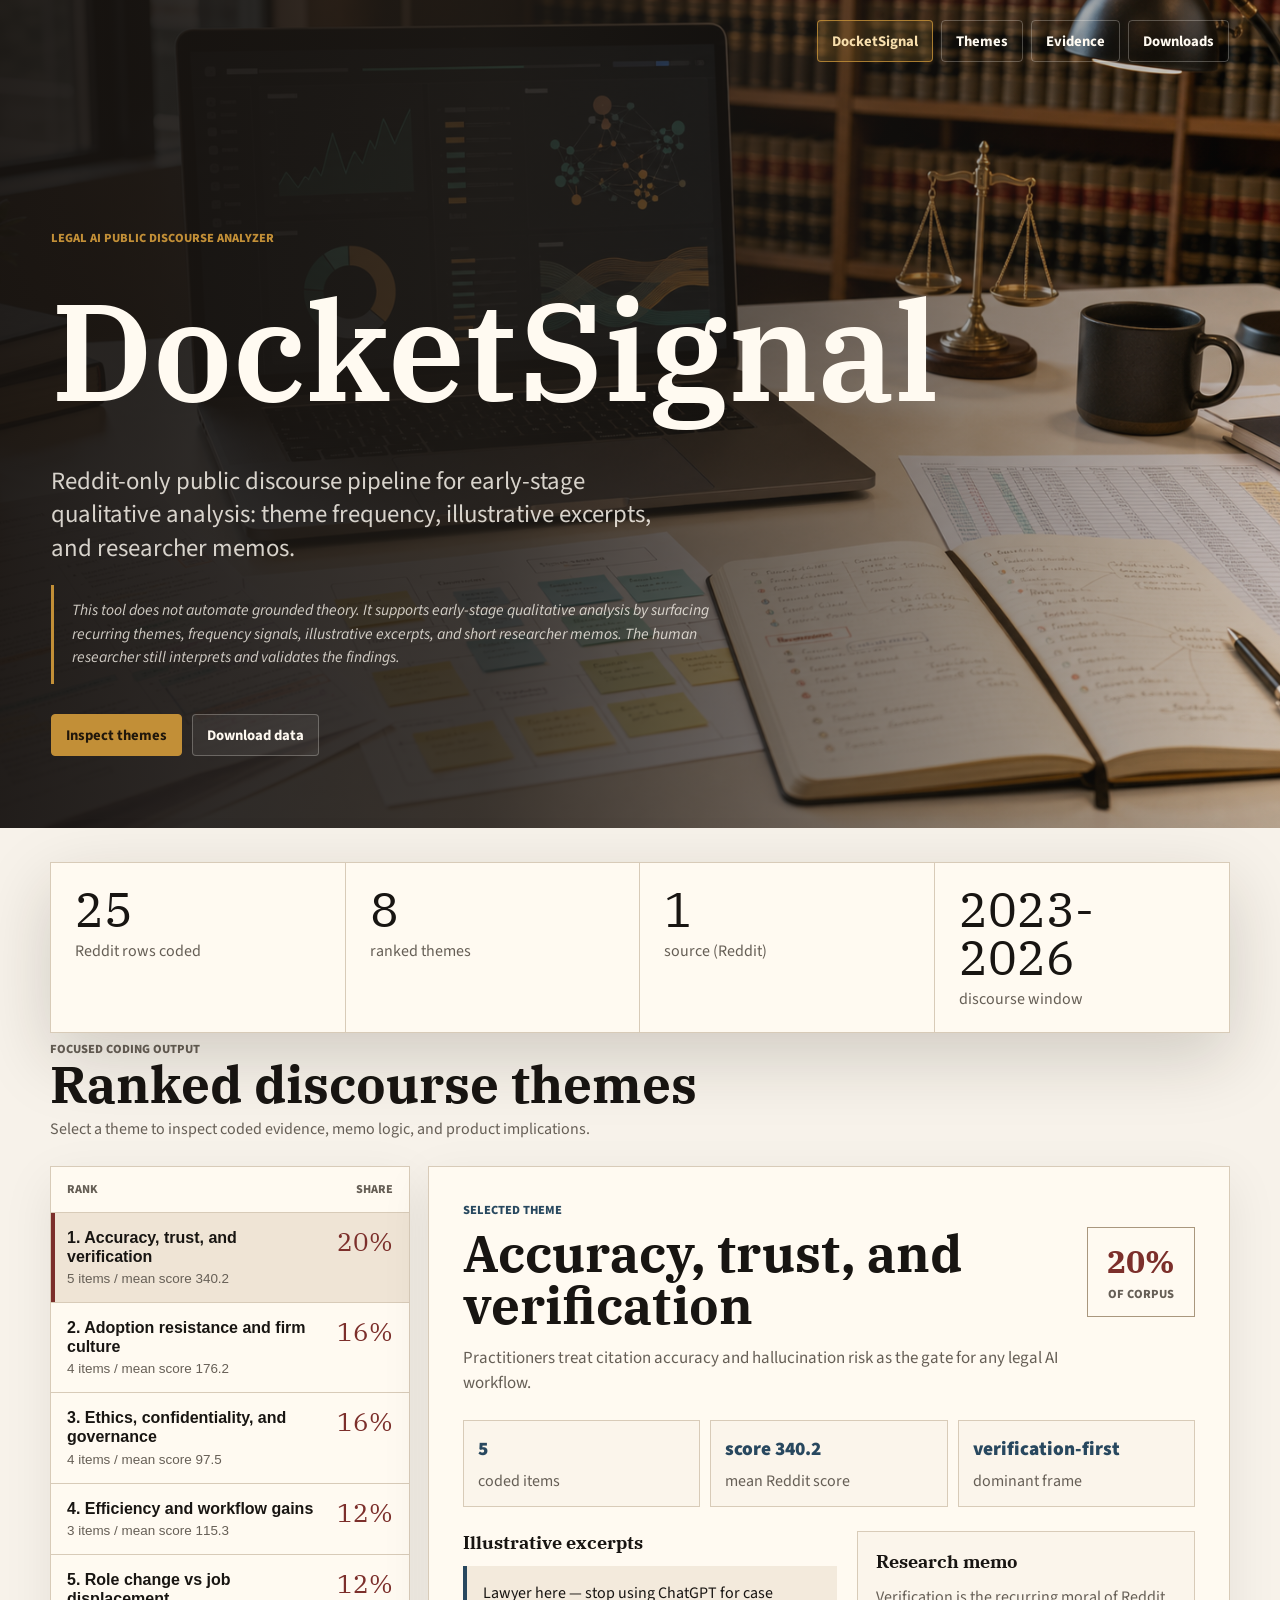
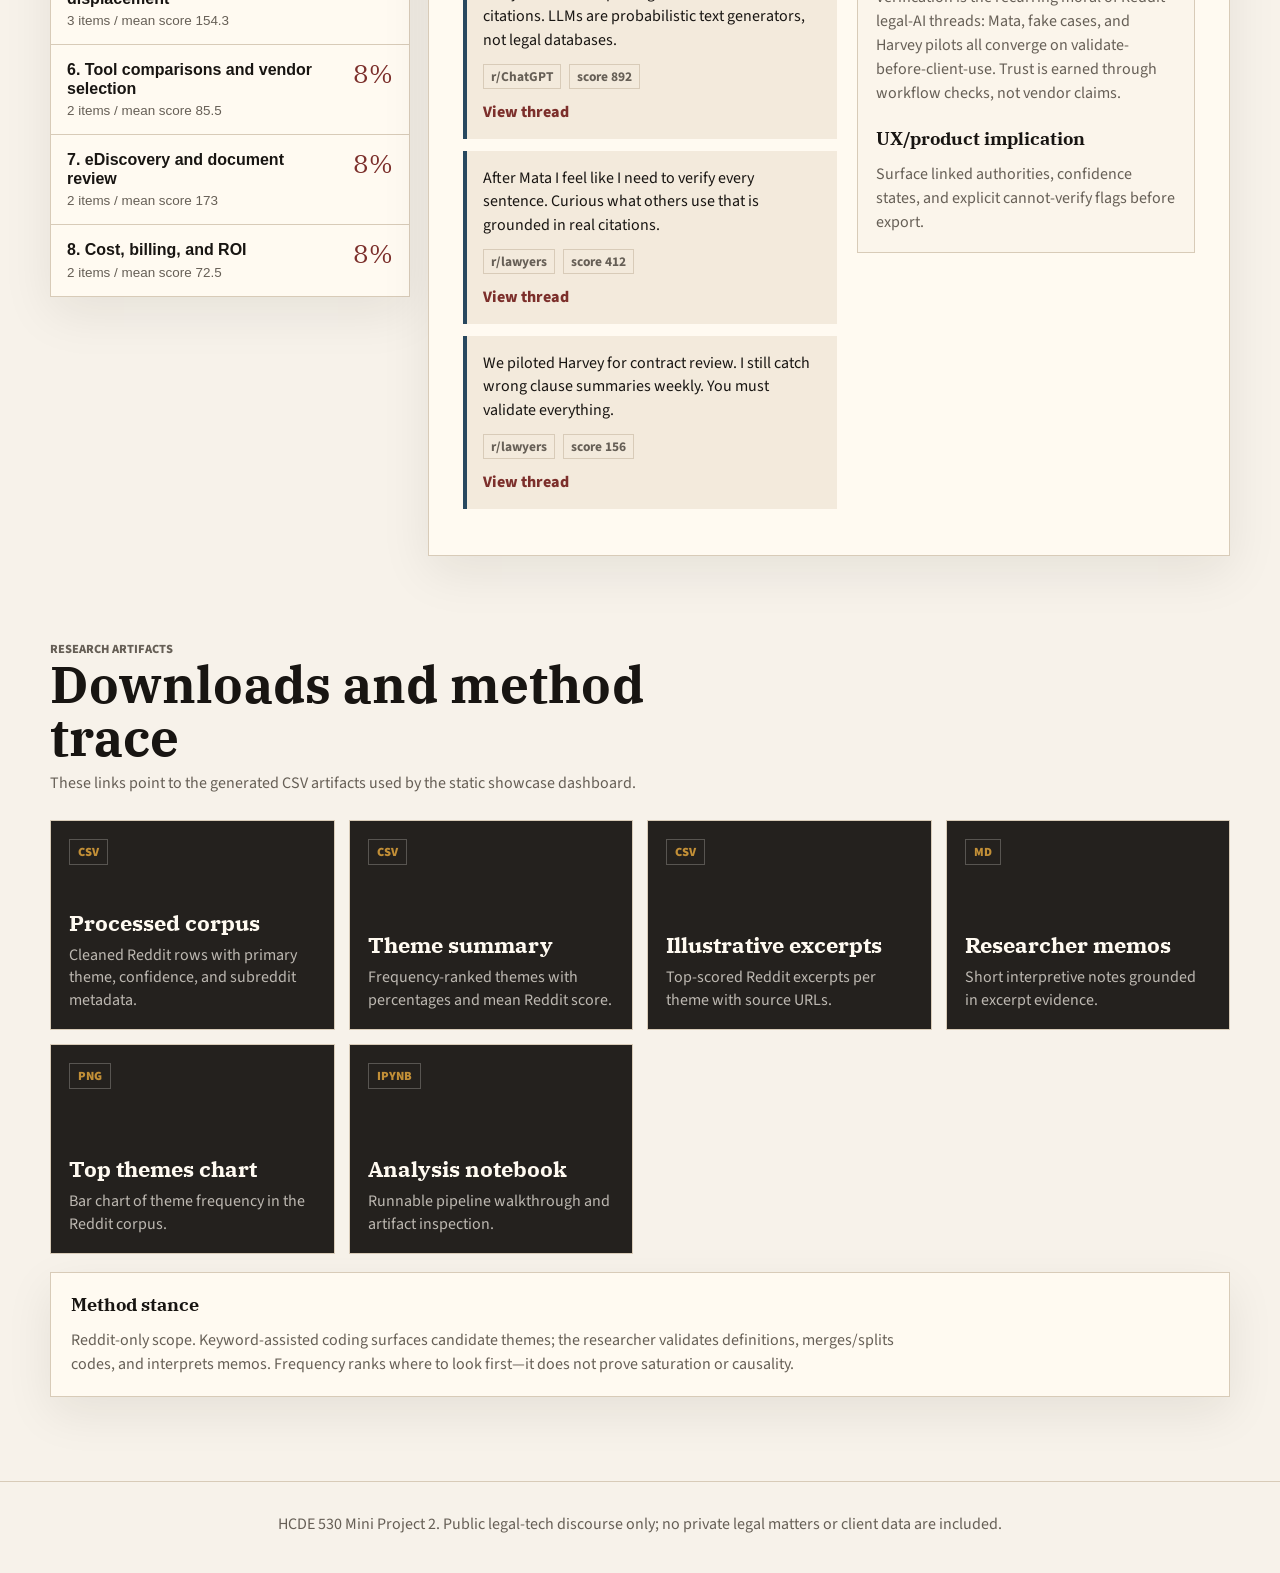
==== MiniProject2/index.html @ 1e5e52f5 "Refactor week 6 charts to use interactive 2D Plotly visualizations instead of 3D. Updated `courtlist" ====
<!doctype html>
<html lang="en">
  <head>
    <meta charset="utf-8">
    <meta name="viewport" content="width=device-width, initial-scale=1">
    <title>DocketSignal | Legal AI Public Discourse Analyzer</title>
    <link rel="preconnect" href="https://fonts.googleapis.com">
    <link rel="preconnect" href="https://fonts.gstatic.com" crossorigin>
    <link href="https://fonts.googleapis.com/css2?family=IBM+Plex+Serif:wght@500;600&family=Source+Sans+3:wght@400;500;600;700&display=swap" rel="stylesheet">
    <link rel="stylesheet" href="styles.css">
  </head>
  <body>
    <header class="hero">
      <div class="hero__image" aria-hidden="true"></div>
      <nav class="topbar" aria-label="Project navigation">
        <a class="brand-link" href="../README.md">DocketSignal</a>
        <a href="#themes">Themes</a>
        <a href="#evidence">Evidence</a>
        <a href="#downloads">Downloads</a>
      </nav>
      <section class="hero__content">
        <p class="eyebrow">Legal AI Public Discourse Analyzer</p>
        <h1>DocketSignal</h1>
        <p class="lede">Reddit-only public discourse pipeline for early-stage qualitative analysis: theme frequency, illustrative excerpts, and researcher memos.</p>
        <blockquote class="method-quote">This tool does not automate grounded theory. It supports early-stage qualitative analysis by surfacing recurring themes, frequency signals, illustrative excerpts, and short researcher memos. The human researcher still interprets and validates the findings.</blockquote>
        <div class="hero__actions">
          <a class="button button--primary" href="#themes">Inspect themes</a>
          <a class="button button--secondary" href="#downloads">Download data</a>
        </div>
      </section>
    </header>

    <main>
      <section class="stats-strip" aria-label="Corpus statistics">
        <article>
          <span id="stat-items">25</span>
          <p>Reddit rows coded</p>
        </article>
        <article>
          <span id="stat-themes">8</span>
          <p>ranked themes</p>
        </article>
        <article>
          <span id="stat-sources">1</span>
          <p>source (Reddit)</p>
        </article>
        <article>
          <span>2023-2026</span>
          <p>discourse window</p>
        </article>
      </section>

      <section class="dashboard" id="themes">
        <div class="section-heading">
          <p class="eyebrow">Focused coding output</p>
          <h2>Ranked discourse themes</h2>
          <p>Select a theme to inspect coded evidence, memo logic, and product implications.</p>
        </div>

        <div class="dashboard__grid">
          <aside class="theme-list" aria-label="Theme ranking">
            <div class="panel-title">
              <span>Rank</span>
              <span>Share</span>
            </div>
            <div id="theme-list"></div>
          </aside>

          <section class="theme-detail" id="evidence" aria-live="polite">
            <div class="detail-kicker">Selected theme</div>
            <div class="detail-head">
              <div>
                <h2 id="detail-title">Accuracy, trust, and verification anxiety</h2>
                <p id="detail-statement"></p>
              </div>
              <div class="share-badge">
                <strong id="detail-percent"></strong>
                <span>of corpus</span>
              </div>
            </div>

            <div class="signal-grid">
              <article>
                <span id="detail-count"></span>
                <p>coded items</p>
              </article>
              <article>
                <span id="detail-sentiment"></span>
                <p>mean Reddit score</p>
              </article>
              <article>
                <span id="detail-frame"></span>
                <p>dominant frame</p>
              </article>
            </div>

            <div class="evidence-layout">
              <section>
                <h3>Illustrative excerpts</h3>
                <div id="evidence-list"></div>
              </section>
              <section class="memo-panel">
                <h3>Research memo</h3>
                <p id="memo-text"></p>
                <h3>UX/product implication</h3>
                <p id="implication-text"></p>
              </section>
            </div>
          </section>
        </div>
      </section>

      <section class="downloads" id="downloads">
        <div class="section-heading">
          <p class="eyebrow">Research artifacts</p>
          <h2>Downloads and method trace</h2>
          <p>These links point to the generated CSV artifacts used by the static showcase dashboard.</p>
        </div>
        <div class="download-grid">
          <a class="download-card" href="data/processed_corpus.csv" download>
            <span>CSV</span>
            <strong>Processed corpus</strong>
            <p>Cleaned Reddit rows with primary theme, confidence, and subreddit metadata.</p>
          </a>
          <a class="download-card" href="outputs/theme_summary.csv" download>
            <span>CSV</span>
            <strong>Theme summary</strong>
            <p>Frequency-ranked themes with percentages and mean Reddit score.</p>
          </a>
          <a class="download-card" href="outputs/illustrative_excerpts.csv" download>
            <span>CSV</span>
            <strong>Illustrative excerpts</strong>
            <p>Top-scored Reddit excerpts per theme with source URLs.</p>
          </a>
          <a class="download-card" href="outputs/memos.md" download>
            <span>MD</span>
            <strong>Researcher memos</strong>
            <p>Short interpretive notes grounded in excerpt evidence.</p>
          </a>
          <a class="download-card" href="outputs/top_themes.png" download>
            <span>PNG</span>
            <strong>Top themes chart</strong>
            <p>Bar chart of theme frequency in the Reddit corpus.</p>
          </a>
          <a class="download-card" href="notebooks/legal_ai_discourse_analysis.ipynb" download>
            <span>IPYNB</span>
            <strong>Analysis notebook</strong>
            <p>Runnable pipeline walkthrough and artifact inspection.</p>
          </a>
        </div>

        <div class="method-note">
          <h3>Method stance</h3>
          <p>Reddit-only scope. Keyword-assisted coding surfaces candidate themes; the researcher validates definitions, merges/splits codes, and interprets memos. Frequency ranks where to look first—it does not prove saturation or causality.</p>
        </div>
      </section>
    </main>

    <footer>
      <p>HCDE 530 Mini Project 2. Public legal-tech discourse only; no private legal matters or client data are included.</p>
    </footer>

    <script src="app.js"></script>
  </body>
</html>
---- MiniProject2/styles.css ----
:root {
  --ink: #181512;
  --muted: #665f56;
  --paper: #f7f2ea;
  --paper-strong: #fffaf1;
  --line: #d8cbb8;
  --line-strong: #a9977e;
  --charcoal: #24211e;
  --oxblood: #7c2f2b;
  --blueprint: #28485f;
  --gold: #c28f37;
  --green: #4b7657;
  --shadow: 0 24px 70px rgba(31, 25, 18, 0.18);
}

* {
  box-sizing: border-box;
}

html {
  scroll-behavior: smooth;
}

body {
  margin: 0;
  background: var(--paper);
  color: var(--ink);
  font-family: "Source Sans 3", Georgia, serif;
}

a {
  color: inherit;
}

.hero {
  min-height: 92vh;
  position: relative;
  display: grid;
  align-items: end;
  overflow: hidden;
  background: var(--charcoal);
}

.hero__image {
  position: absolute;
  inset: 0;
  background:
    linear-gradient(90deg, rgba(22, 18, 15, 0.94) 0%, rgba(31, 27, 23, 0.84) 38%, rgba(31, 27, 23, 0.14) 100%),
    url("../showcase-assets/legal-ai-discourse-showcase-hero.png") center / cover;
  transform: scale(1.01);
}

.topbar {
  position: absolute;
  top: 0;
  left: 0;
  right: 0;
  z-index: 2;
  display: flex;
  justify-content: flex-end;
  gap: 8px;
  padding: 20px clamp(18px, 4vw, 56px);
}

.topbar a,
.button {
  min-height: 42px;
  display: inline-flex;
  align-items: center;
  justify-content: center;
  border: 1px solid rgba(255, 250, 241, 0.26);
  border-radius: 4px;
  padding: 9px 14px;
  color: var(--paper-strong);
  text-decoration: none;
  font-size: 0.92rem;
  font-weight: 700;
  transition: transform 160ms ease, background 160ms ease, border-color 160ms ease;
}

.topbar a:hover,
.button:hover {
  transform: translateY(-1px);
  border-color: rgba(255, 250, 241, 0.62);
  background: rgba(255, 250, 241, 0.08);
}

.topbar .brand-link {
  background: rgba(194, 143, 55, 0.18);
  border-color: rgba(194, 143, 55, 0.82);
  color: #f8dfad;
}

.hero__content {
  position: relative;
  z-index: 1;
  width: min(820px, calc(100% - 36px));
  padding: 0 clamp(18px, 4vw, 56px) 72px;
  color: var(--paper-strong);
}

.eyebrow {
  margin: 0 0 12px;
  color: var(--gold);
  font-size: 0.78rem;
  font-weight: 800;
  letter-spacing: 0;
  text-transform: uppercase;
}

h1,
h2,
h3 {
  font-family: "IBM Plex Serif", Georgia, serif;
  letter-spacing: 0;
}

h1 {
  max-width: 760px;
  margin: 0;
  font-size: clamp(3rem, 11vw, 8.6rem);
  line-height: 1.32;
  font-weight: 600;
}

.lede {
  max-width: 620px;
  margin: 24px 0 0;
  color: rgba(255, 250, 241, 0.82);
  font-size: clamp(1.2rem, 2.2vw, 1.55rem);
  line-height: 1.35;
}

.method-quote {
  max-width: 680px;
  margin: 20px 0 0;
  padding: 14px 18px;
  border-left: 3px solid var(--gold);
  color: rgba(255, 250, 241, 0.78);
  font-size: 0.98rem;
  line-height: 1.5;
  font-style: italic;
}

.hero__actions {
  display: flex;
  flex-wrap: wrap;
  gap: 10px;
  margin-top: 30px;
}

.button--primary {
  background: var(--gold);
  border-color: var(--gold);
  color: #20170b;
}

.button--secondary {
  background: rgba(255, 250, 241, 0.06);
}

.stats-strip {
  width: min(1180px, calc(100% - 32px));
  margin: -38px auto 0;
  position: relative;
  z-index: 3;
  display: grid;
  grid-template-columns: repeat(4, 1fr);
  background: var(--paper-strong);
  border: 1px solid var(--line);
  box-shadow: var(--shadow);
}

.stats-strip article {
  padding: 22px 24px;
  border-right: 1px solid var(--line);
}

.stats-strip article:last-child {
  border-right: 0;
}

.stats-strip span {
  display: block;
  font-family: "IBM Plex Serif", Georgia, serif;
  font-size: clamp(1.9rem, 4vw, 3rem);
  line-height: 1;
}

.stats-strip p,
.signal-grid p,
.download-card p,
.section-heading p,
footer p {
  margin: 7px 0 0;
  color: var(--muted);
}

main {
  padding: 72px 0 0;
}

.dashboard,
.downloads {
  width: min(1180px, calc(100% - 32px));
  margin: 0 auto 84px;
}

.section-heading {
  max-width: 720px;
  margin-bottom: 26px;
}

.section-heading h2 {
  margin: 0;
  font-size: clamp(2rem, 4vw, 3.2rem);
  line-height: 1.04;
}

.dashboard__grid {
  display: grid;
  grid-template-columns: minmax(280px, 360px) 1fr;
  gap: 18px;
  align-items: start;
}

.theme-list,
.theme-detail,
.method-note {
  border: 1px solid var(--line);
  background: var(--paper-strong);
  box-shadow: 0 16px 48px rgba(31, 25, 18, 0.08);
}

.panel-title {
  display: flex;
  justify-content: space-between;
  padding: 14px 16px;
  border-bottom: 1px solid var(--line);
  color: var(--muted);
  font-size: 0.76rem;
  font-weight: 800;
  letter-spacing: 0;
  text-transform: uppercase;
}

.theme-button {
  width: 100%;
  display: grid;
  grid-template-columns: 1fr auto;
  gap: 16px;
  border: 0;
  border-bottom: 1px solid var(--line);
  background: transparent;
  color: var(--ink);
  padding: 16px;
  text-align: left;
  cursor: pointer;
}

.theme-button:last-child {
  border-bottom: 0;
}

.theme-button:hover,
.theme-button.is-active {
  background: #efe4d5;
}

.theme-button.is-active {
  box-shadow: inset 4px 0 0 var(--oxblood);
}

.theme-button strong {
  display: block;
  font-size: 1rem;
  line-height: 1.16;
}

.theme-button small {
  display: block;
  margin-top: 5px;
  color: var(--muted);
  font-size: 0.84rem;
}

.theme-button span {
  color: var(--oxblood);
  font-family: "IBM Plex Serif", Georgia, serif;
  font-size: 1.6rem;
  line-height: 1;
}

.theme-detail {
  padding: clamp(20px, 3vw, 34px);
}

.detail-kicker {
  color: var(--blueprint);
  font-weight: 800;
  letter-spacing: 0;
  text-transform: uppercase;
  font-size: 0.78rem;
}

.detail-head {
  display: grid;
  grid-template-columns: 1fr auto;
  gap: 20px;
  align-items: start;
  margin-top: 8px;
}

.detail-head h2 {
  margin: 0;
  font-size: clamp(1.85rem, 4vw, 3.25rem);
  line-height: 1.02;
}

.detail-head p {
  max-width: 720px;
  margin: 14px 0 0;
  color: var(--muted);
  font-size: 1.06rem;
  line-height: 1.48;
}

.share-badge {
  min-width: 108px;
  border: 1px solid var(--line-strong);
  padding: 12px;
  text-align: center;
}

.share-badge strong {
  display: block;
  color: var(--oxblood);
  font-family: "IBM Plex Serif", Georgia, serif;
  font-size: 2rem;
}

.share-badge span {
  color: var(--muted);
  font-size: 0.78rem;
  font-weight: 800;
  letter-spacing: 0;
  text-transform: uppercase;
}

.signal-grid {
  display: grid;
  grid-template-columns: repeat(3, 1fr);
  gap: 10px;
  margin: 24px 0;
}

.signal-grid article {
  border: 1px solid var(--line);
  background: #fbf5eb;
  padding: 14px;
}

.signal-grid span {
  display: block;
  color: var(--blueprint);
  font-weight: 900;
  font-size: 1.2rem;
}

.evidence-layout {
  display: grid;
  grid-template-columns: 1.05fr 0.95fr;
  gap: 20px;
  align-items: start;
}

.evidence-layout h3,
.method-note h3 {
  margin: 0 0 12px;
  font-size: 1.1rem;
}

.excerpt {
  border-left: 4px solid var(--blueprint);
  background: #f3eadc;
  padding: 16px;
  margin-bottom: 12px;
}

.excerpt p {
  margin: 0;
  line-height: 1.46;
}

.excerpt a {
  display: inline-flex;
  margin-top: 12px;
  color: var(--oxblood);
  font-weight: 800;
  text-decoration: none;
}

.source-line {
  display: flex;
  gap: 8px;
  flex-wrap: wrap;
  margin-top: 12px;
  color: var(--muted);
  font-size: 0.84rem;
  font-weight: 700;
}

.source-line span {
  border: 1px solid var(--line);
  padding: 2px 7px;
}

.memo-panel {
  border: 1px solid var(--line);
  background: #fbf5eb;
  padding: 18px;
}

.memo-panel p {
  margin: 0 0 22px;
  color: var(--muted);
  line-height: 1.5;
}

.memo-panel p:last-child {
  margin-bottom: 0;
}

.download-grid {
  display: grid;
  grid-template-columns: repeat(4, 1fr);
  gap: 14px;
}

.download-card {
  min-height: 210px;
  display: flex;
  flex-direction: column;
  justify-content: space-between;
  border: 1px solid var(--line);
  background: var(--charcoal);
  color: var(--paper-strong);
  padding: 18px;
  text-decoration: none;
  transition: transform 160ms ease, border-color 160ms ease;
}

.download-card:hover {
  transform: translateY(-3px);
  border-color: var(--gold);
}

.download-card span {
  width: fit-content;
  border: 1px solid rgba(255, 250, 241, 0.24);
  padding: 3px 8px;
  color: var(--gold);
  font-size: 0.78rem;
  font-weight: 900;
}

.download-card strong {
  display: block;
  margin-top: auto;
  font-family: "IBM Plex Serif", Georgia, serif;
  font-size: 1.35rem;
}

.download-card p {
  color: rgba(255, 250, 241, 0.7);
  line-height: 1.38;
}

.method-note {
  margin-top: 18px;
  padding: 20px;
}

.method-note p {
  max-width: 860px;
  margin: 0;
  color: var(--muted);
  line-height: 1.5;
}

footer {
  border-top: 1px solid var(--line);
  padding: 24px 16px 38px;
  text-align: center;
}

@media (max-width: 900px) {
  .hero {
    min-height: 84vh;
  }

  .hero__image {
    background:
      linear-gradient(180deg, rgba(22, 18, 15, 0.92) 0%, rgba(31, 27, 23, 0.76) 58%, rgba(31, 27, 23, 0.5) 100%),
      url("../showcase-assets/legal-ai-discourse-showcase-hero.png") center / cover;
  }

  .topbar {
    justify-content: flex-start;
    overflow-x: auto;
  }

  .stats-strip,
  .dashboard__grid,
  .detail-head,
  .evidence-layout,
  .download-grid {
    grid-template-columns: 1fr;
  }

  .stats-strip {
    margin-top: 0;
  }

  .stats-strip article {
    border-right: 0;
    border-bottom: 1px solid var(--line);
  }

  .signal-grid {
    grid-template-columns: 1fr;
  }
}

@media (max-width: 560px) {
  .hero__content {
    width: 100%;
    padding-bottom: 44px;
  }

  h1 {
    font-size: 3rem;
  }

  .topbar a,
  .button {
    min-height: 38px;
    padding: 8px 10px;
    font-size: 0.84rem;
  }

  .dashboard,
  .downloads {
    width: min(100% - 20px, 1180px);
  }
}
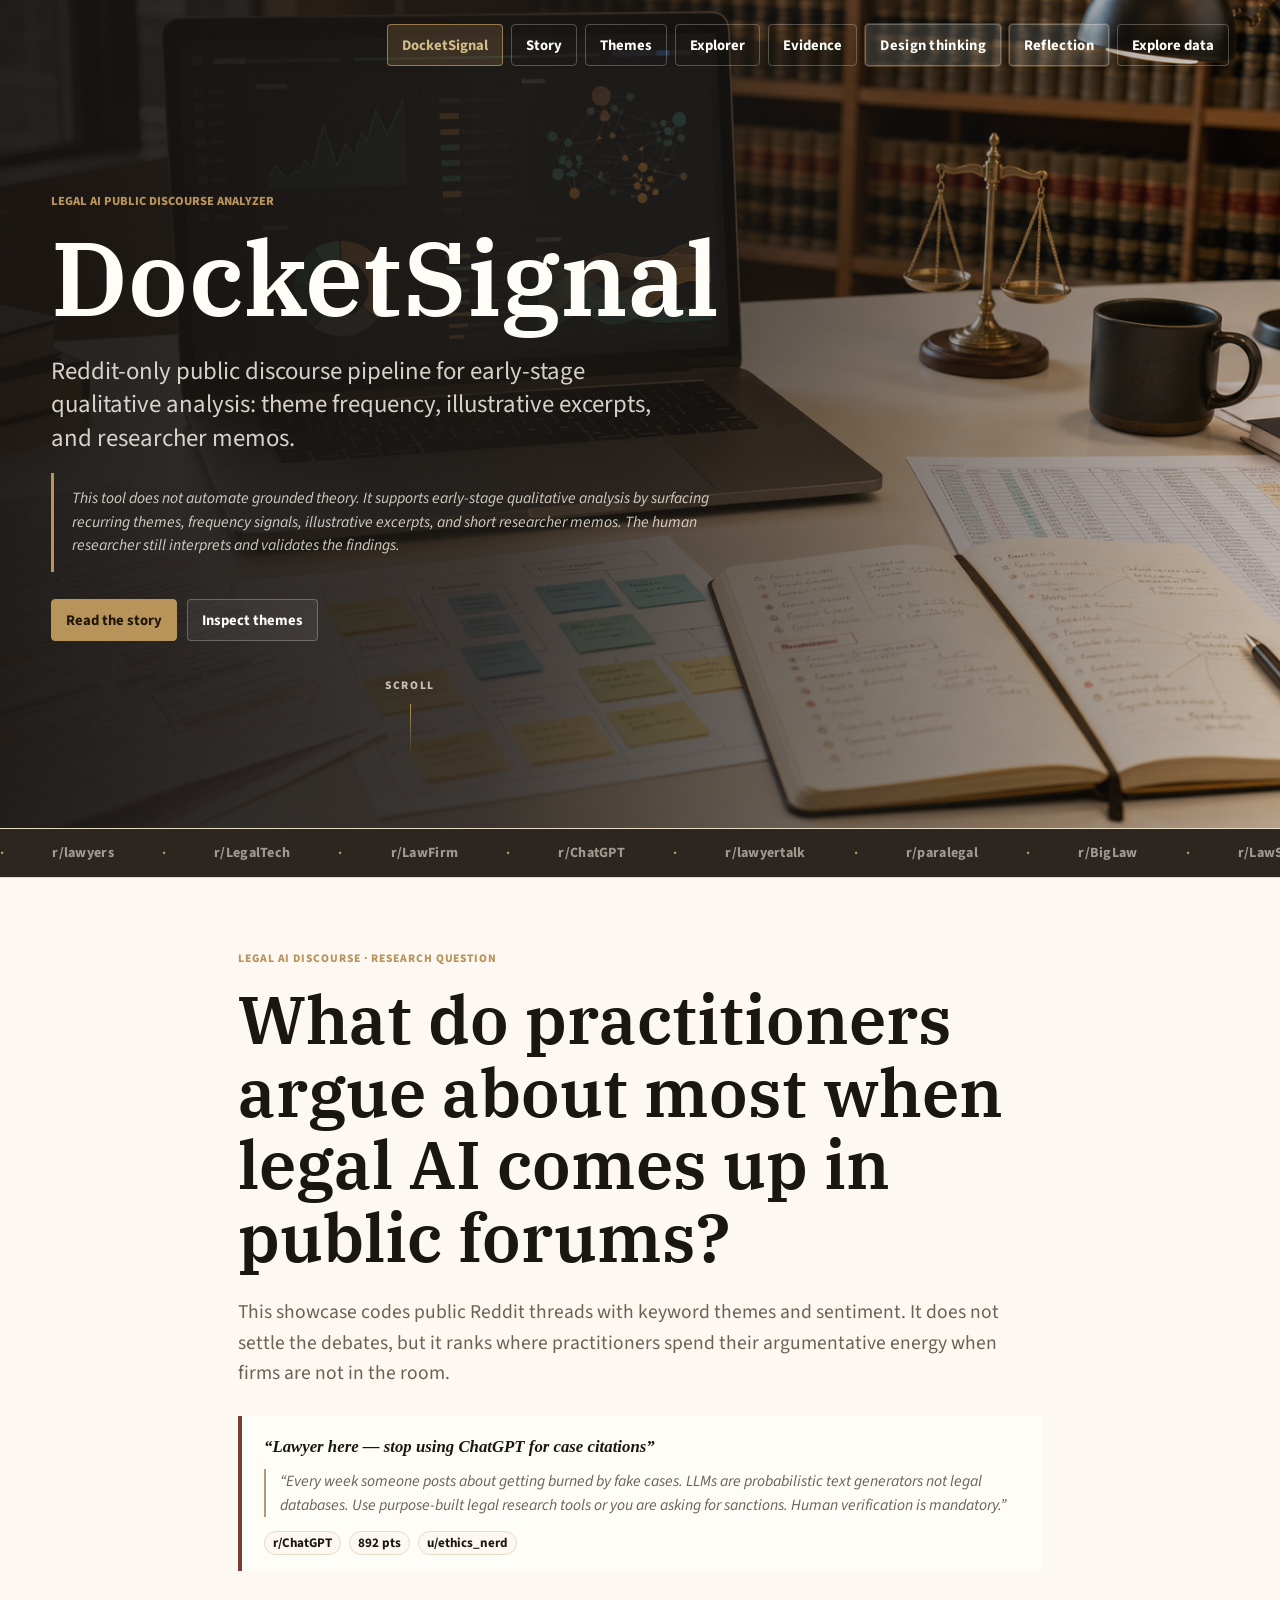
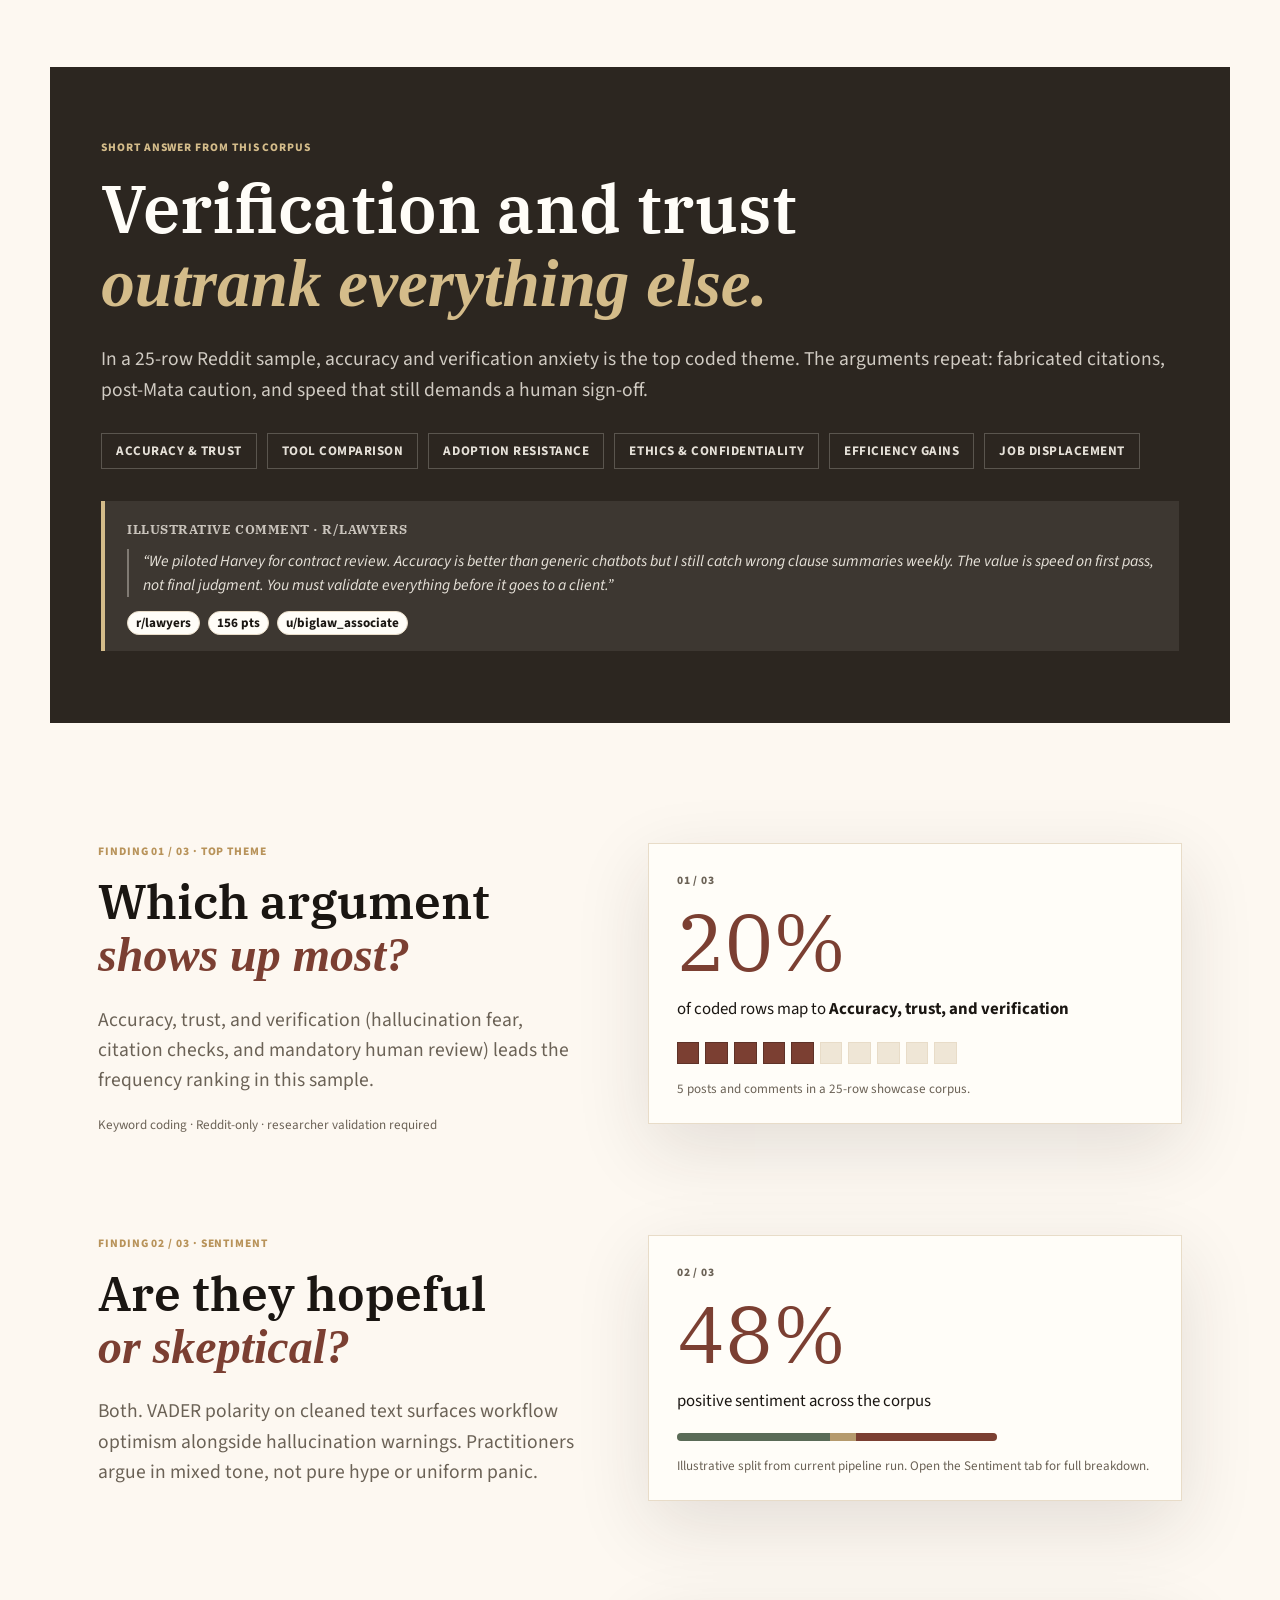
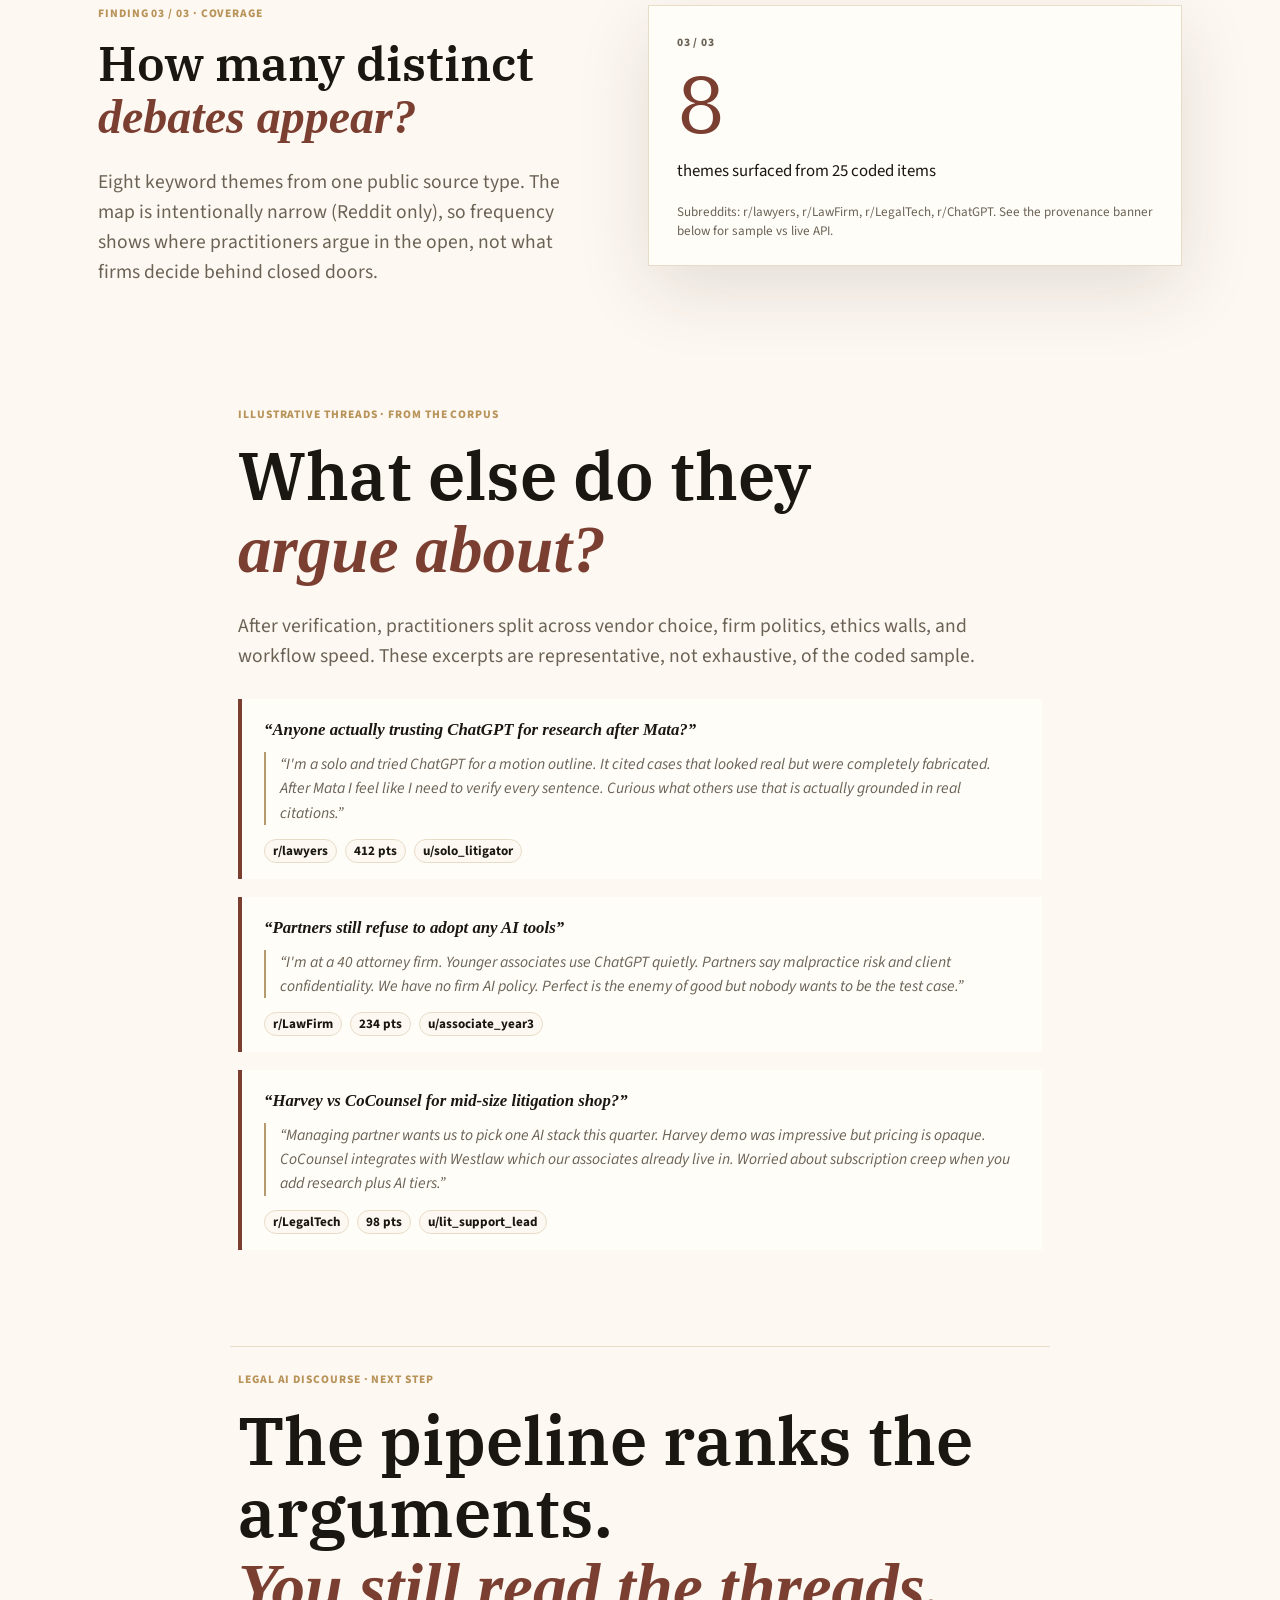
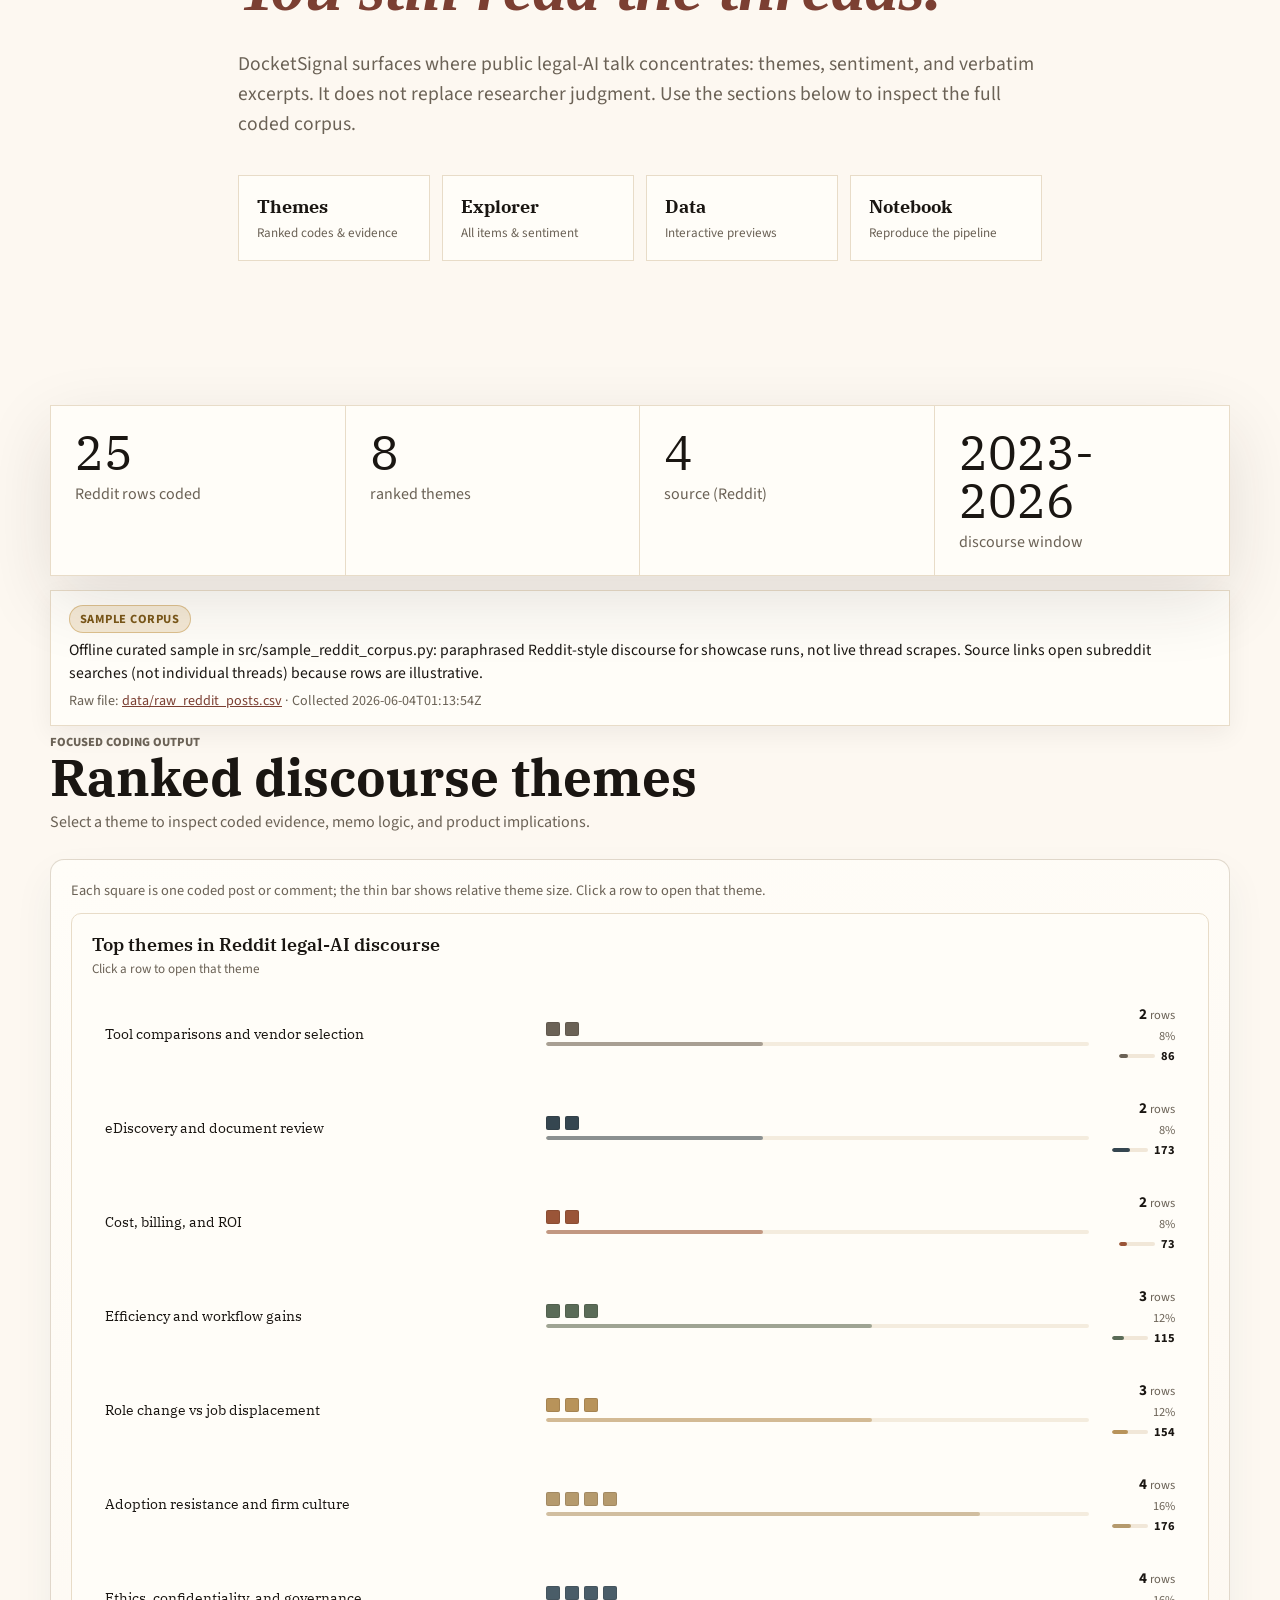
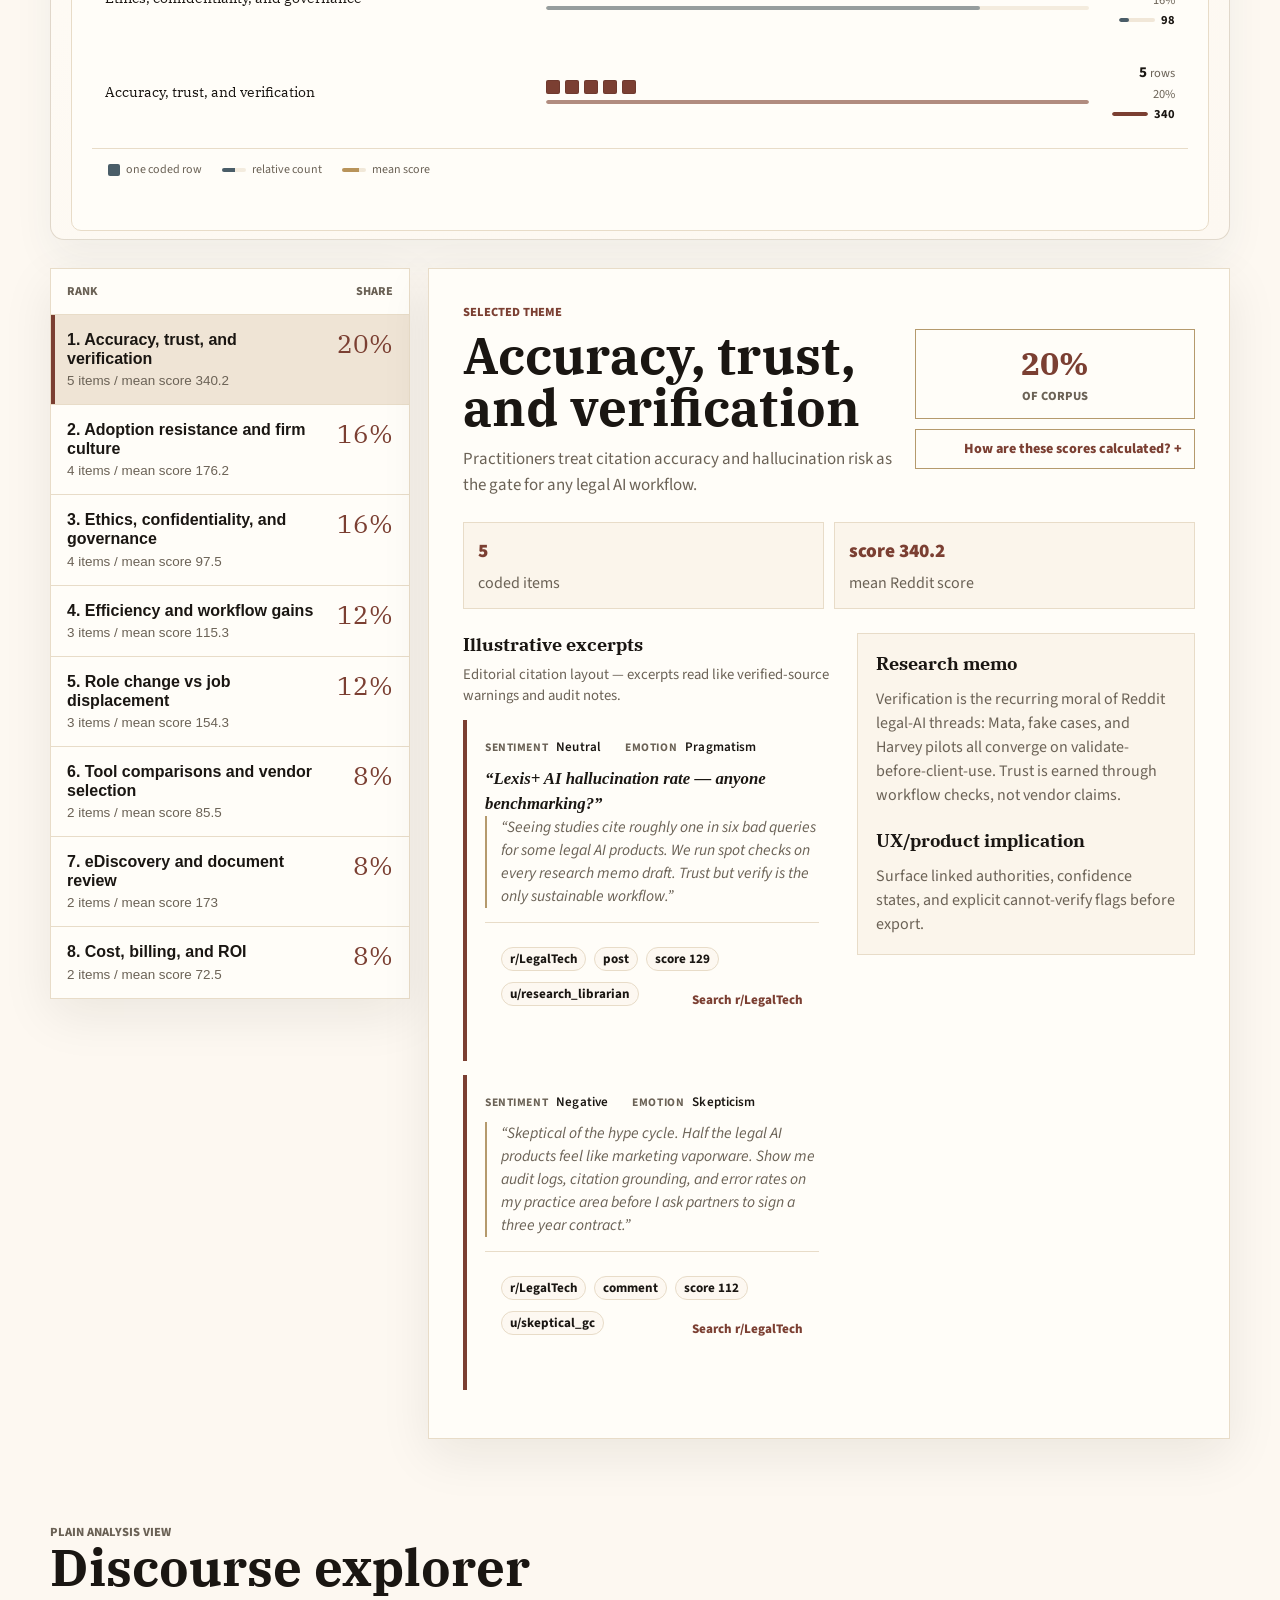
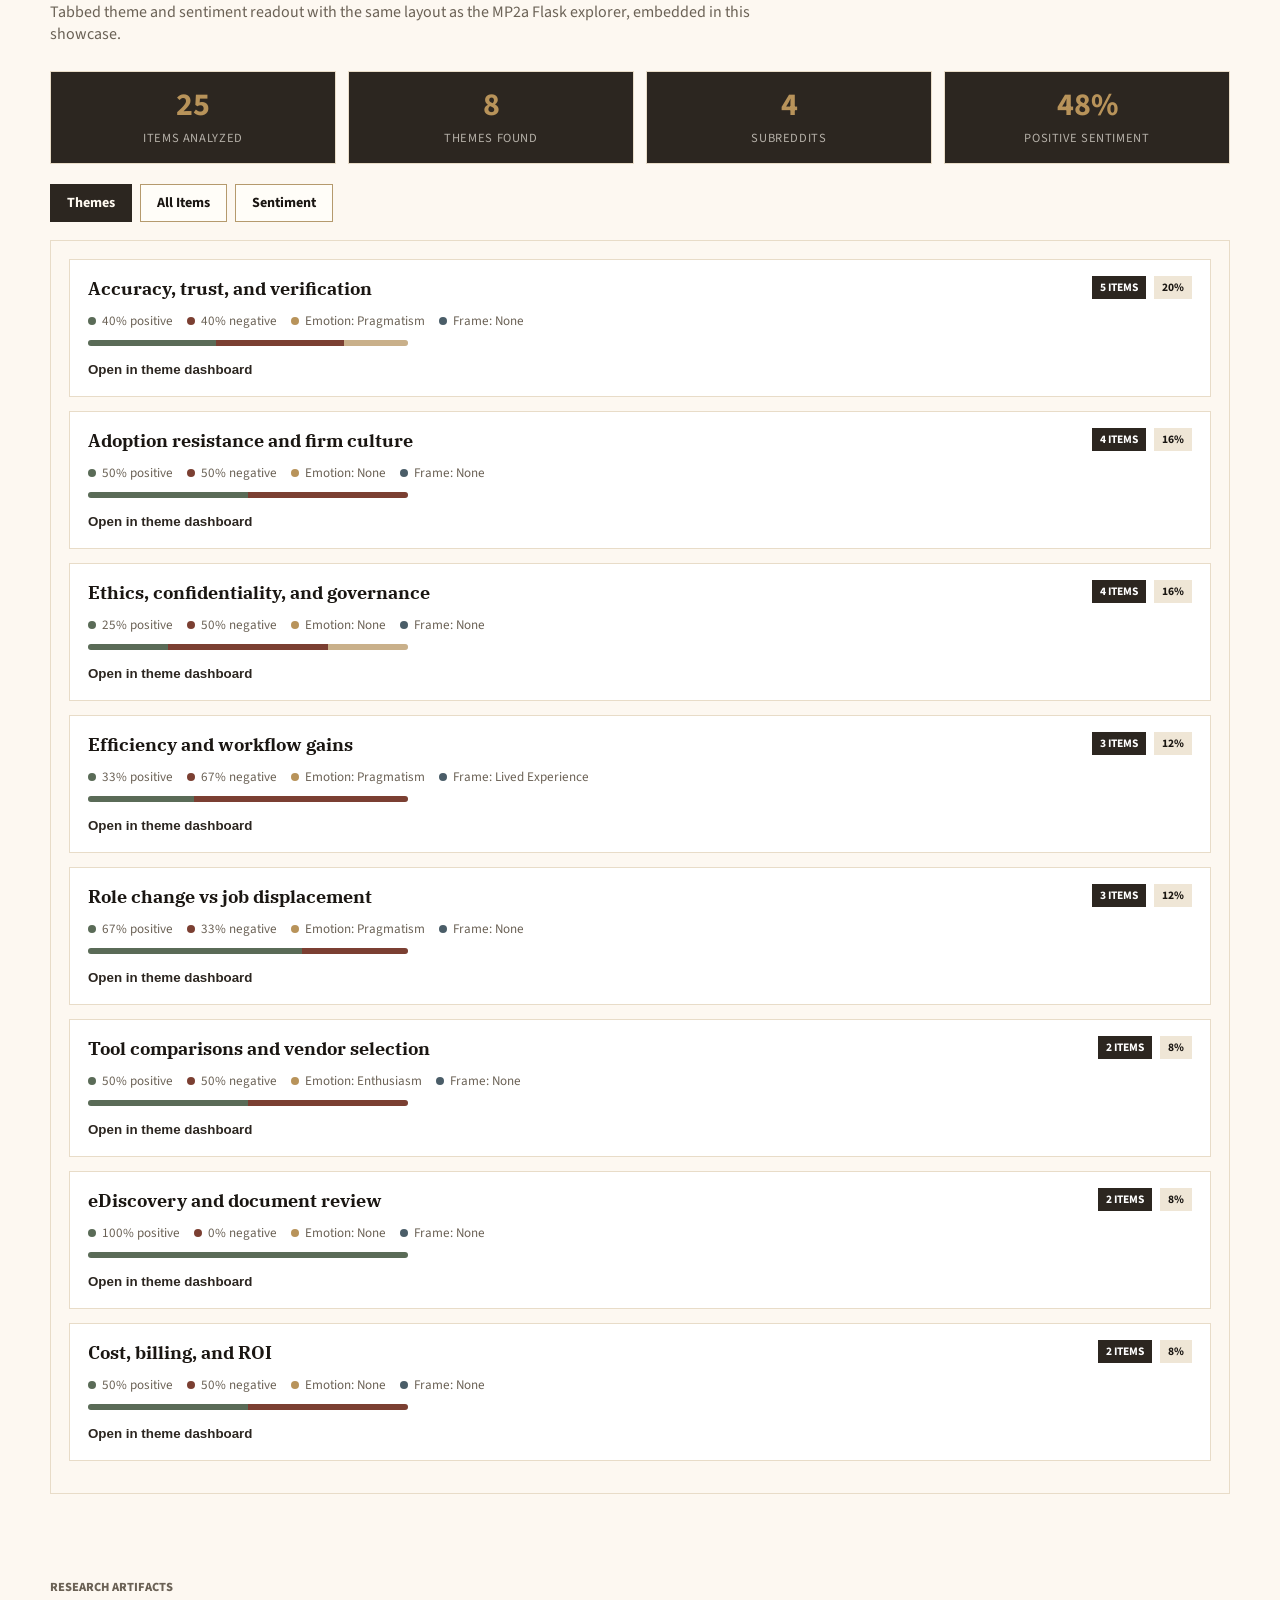
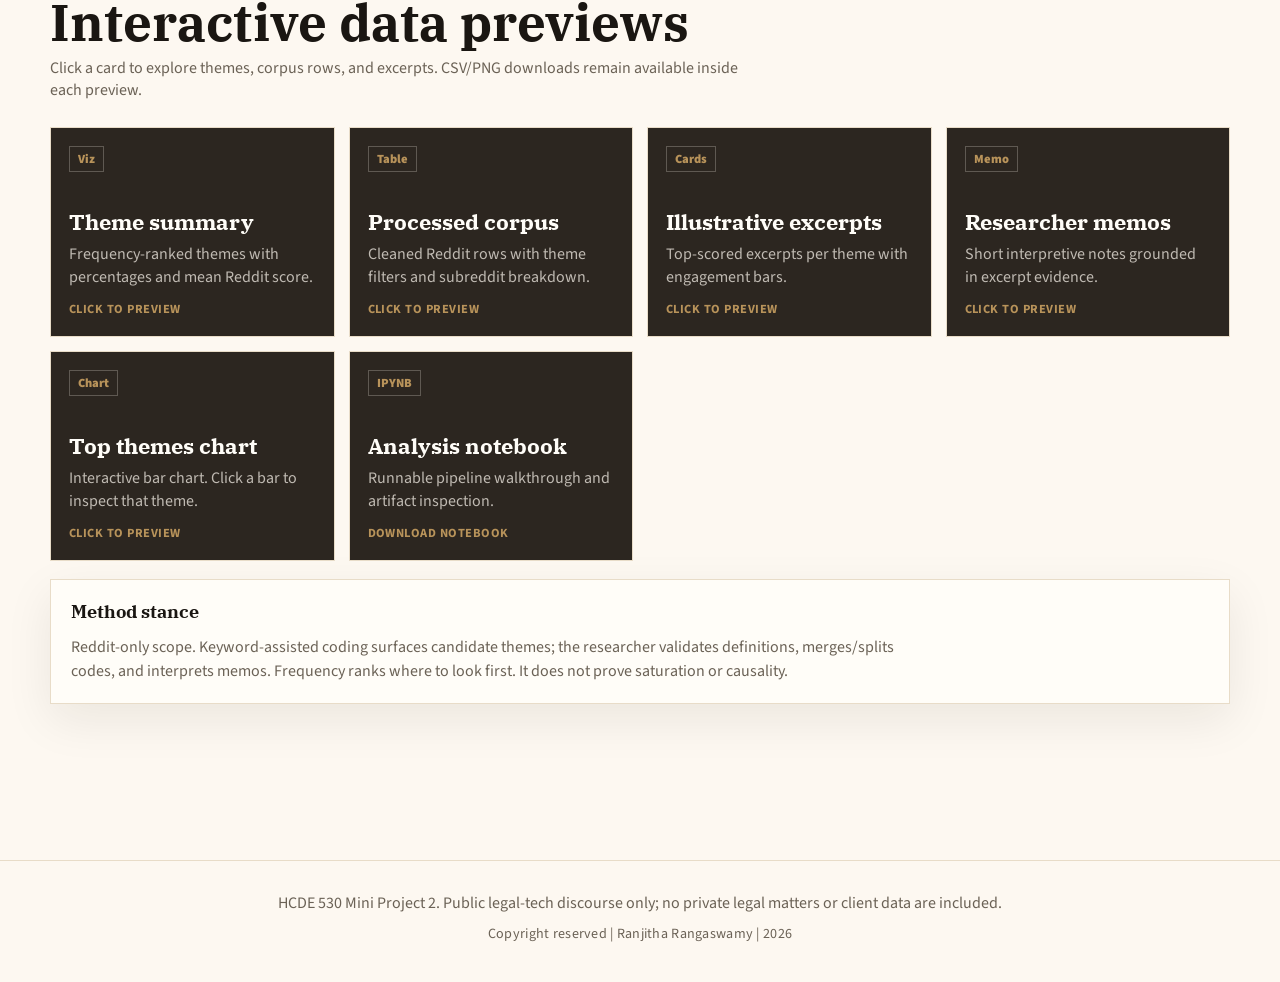
==== commit 680345ef: "miniproject2 updates" ====
--- a/MiniProject2/index.html
+++ b/MiniProject2/index.html
@@ -7,16 +7,20 @@
     <link rel="preconnect" href="https://fonts.googleapis.com">
     <link rel="preconnect" href="https://fonts.gstatic.com" crossorigin>
     <link href="https://fonts.googleapis.com/css2?family=IBM+Plex+Serif:wght@500;600&family=Source+Sans+3:wght@400;500;600;700&display=swap" rel="stylesheet">
-    <link rel="stylesheet" href="styles.css">
+    <link rel="stylesheet" href="styles.css?v=20260604">
   </head>
   <body>
     <header class="hero">
       <div class="hero__image" aria-hidden="true"></div>
       <nav class="topbar" aria-label="Project navigation">
         <a class="brand-link" href="../README.md">DocketSignal</a>
+        <a href="#story">Story</a>
         <a href="#themes">Themes</a>
+        <a href="#discourse-explorer">Explorer</a>
         <a href="#evidence">Evidence</a>
-        <a href="#downloads">Downloads</a>
+        <a href="design.html" class="topbar__design-card">Design thinking</a>
+        <a href="reflection.html" class="topbar__design-card">Reflection</a>
+        <a href="#explore">Explore data</a>
       </nav>
       <section class="hero__content">
         <p class="eyebrow">Legal AI Public Discourse Analyzer</p>
@@ -24,11 +28,174 @@
         <p class="lede">Reddit-only public discourse pipeline for early-stage qualitative analysis: theme frequency, illustrative excerpts, and researcher memos.</p>
         <blockquote class="method-quote">This tool does not automate grounded theory. It supports early-stage qualitative analysis by surfacing recurring themes, frequency signals, illustrative excerpts, and short researcher memos. The human researcher still interprets and validates the findings.</blockquote>
         <div class="hero__actions">
-          <a class="button button--primary" href="#themes">Inspect themes</a>
-          <a class="button button--secondary" href="#downloads">Download data</a>
-        </div>
+          <a class="button button--primary" href="#story">Read the story</a>
+          <a class="button button--secondary" href="#themes">Inspect themes</a>
+        </div>
+        <a class="hero__scroll" href="#story" aria-label="Scroll to story">
+          <span>Scroll</span>
+          <span class="hero__scroll-line" aria-hidden="true"></span>
+        </a>
       </section>
     </header>
+
+    <div class="scrolly-marquee" aria-label="Legal AI discourse subreddits referenced in this corpus">
+      <div class="scrolly-marquee__track"></div>
+    </div>
+
+    <section class="scrolly-story" id="story" aria-label="Scroll narrative">
+      <div class="scrolly-story__inner">
+        <article class="scrolly-step scrolly-reveal">
+          <p class="scrolly-kicker">Legal AI discourse · Research question</p>
+          <h2 class="scrolly-headline">What do practitioners argue about most when legal AI comes up in public forums?</h2>
+          <p class="scrolly-body">This showcase codes public Reddit threads with keyword themes and sentiment. It does not settle the debates, but it ranks where practitioners spend their argumentative energy when firms are not in the room.</p>
+          <figure class="scrolly-evidence-quote reddit-quote">
+            <p class="reddit-quote__title">Lawyer here — stop using ChatGPT for case citations</p>
+            <blockquote class="reddit-quote__body">
+              <p>Every week someone posts about getting burned by fake cases. LLMs are probabilistic text generators not legal databases. Use purpose-built legal research tools or you are asking for sanctions. Human verification is mandatory.</p>
+            </blockquote>
+            <figcaption class="reddit-quote__meta">
+              <span>r/ChatGPT</span>
+              <span>892 pts</span>
+              <span>u/ethics_nerd</span>
+            </figcaption>
+          </figure>
+        </article>
+
+        <article class="scrolly-step scrolly-step--dark scrolly-reveal">
+          <p class="scrolly-kicker">Short answer from this corpus</p>
+          <h2 class="scrolly-headline">Verification and trust<br><em>outrank everything else.</em></h2>
+          <p class="scrolly-body">In a 25-row Reddit sample, accuracy and verification anxiety is the top coded theme. The arguments repeat: fabricated citations, post-Mata caution, and speed that still demands a human sign-off.</p>
+          <ul class="scrolly-wordlist">
+            <li>accuracy & trust</li>
+            <li>tool comparison</li>
+            <li>adoption resistance</li>
+            <li>ethics & confidentiality</li>
+            <li>efficiency gains</li>
+            <li>job displacement</li>
+          </ul>
+          <figure class="scrolly-evidence-quote scrolly-evidence-quote--dark reddit-quote">
+            <p class="reddit-quote__title reddit-quote__title--label">Illustrative comment · r/lawyers</p>
+            <blockquote class="reddit-quote__body">
+              <p>We piloted Harvey for contract review. Accuracy is better than generic chatbots but I still catch wrong clause summaries weekly. The value is speed on first pass, not final judgment. You must validate everything before it goes to a client.</p>
+            </blockquote>
+            <figcaption class="reddit-quote__meta">
+              <span>r/lawyers</span>
+              <span>156 pts</span>
+              <span>u/biglaw_associate</span>
+            </figcaption>
+          </figure>
+        </article>
+
+        <div class="scrolly-pair scrolly-reveal">
+          <div class="scrolly-pair__sticky">
+            <p class="scrolly-kicker">Finding 01 / 03 · Top theme</p>
+            <h2 class="scrolly-headline scrolly-headline--compact">Which argument<br><em>shows up most?</em></h2>
+            <p class="scrolly-body">Accuracy, trust, and verification (hallucination fear, citation checks, and mandatory human review) leads the frequency ranking in this sample.</p>
+            <p class="scrolly-meta">Keyword coding · Reddit-only · researcher validation required</p>
+          </div>
+          <div class="scrolly-pair__panels">
+            <article class="scrolly-stat-card">
+              <p class="scrolly-stat-card__index">01 / 03</p>
+              <p class="scrolly-stat-card__value" data-scrolly="data-top-theme-pct">20%</p>
+              <p class="scrolly-stat-card__label">of coded rows map to <strong data-scrolly="data-top-theme-label">Accuracy, trust, and verification</strong></p>
+              <div class="scrolly-stat-card__grid" id="scrolly-theme-grid"></div>
+              <p class="scrolly-stat-card__note"><span data-scrolly="data-top-theme-count">5</span> posts and comments in a <span data-scrolly="data-items">25</span>-row showcase corpus.</p>
+            </article>
+          </div>
+        </div>
+
+        <div class="scrolly-pair scrolly-reveal">
+          <div class="scrolly-pair__sticky">
+            <p class="scrolly-kicker">Finding 02 / 03 · Sentiment</p>
+            <h2 class="scrolly-headline scrolly-headline--compact">Are they hopeful<br><em>or skeptical?</em></h2>
+            <p class="scrolly-body">Both. VADER polarity on cleaned text surfaces workflow optimism alongside hallucination warnings. Practitioners argue in mixed tone, not pure hype or uniform panic.</p>
+          </div>
+          <div class="scrolly-pair__panels">
+            <article class="scrolly-stat-card">
+              <p class="scrolly-stat-card__index">02 / 03</p>
+              <p class="scrolly-stat-card__value"><span data-count-to="48" data-count-suffix="%" data-scrolly="data-sentiment">48%</span></p>
+              <p class="scrolly-stat-card__label">positive sentiment across the corpus</p>
+              <div class="scrolly-sent-bar" aria-hidden="true">
+                <span class="pos" style="width:48%"></span>
+                <span class="neu" style="width:32%"></span>
+                <span class="neg" style="width:20%"></span>
+              </div>
+              <p class="scrolly-stat-card__note">Illustrative split from current pipeline run. Open the Sentiment tab for full breakdown.</p>
+            </article>
+          </div>
+        </div>
+
+        <div class="scrolly-pair scrolly-reveal">
+          <div class="scrolly-pair__sticky">
+            <p class="scrolly-kicker">Finding 03 / 03 · Coverage</p>
+            <h2 class="scrolly-headline scrolly-headline--compact">How many distinct<br><em>debates appear?</em></h2>
+            <p class="scrolly-body">Eight keyword themes from one public source type. The map is intentionally narrow (Reddit only), so frequency shows where practitioners argue in the open, not what firms decide behind closed doors.</p>
+          </div>
+          <div class="scrolly-pair__panels">
+            <article class="scrolly-stat-card">
+              <p class="scrolly-stat-card__index">03 / 03</p>
+              <p class="scrolly-stat-card__value"><span data-count-to="8" data-scrolly="data-themes">8</span></p>
+              <p class="scrolly-stat-card__label">themes surfaced from <span data-count-to="25" data-scrolly="data-items">25</span> coded items</p>
+              <p class="scrolly-stat-card__note">Subreddits: r/lawyers, r/LawFirm, r/LegalTech, r/ChatGPT. See the provenance banner below for sample vs live API.</p>
+            </article>
+          </div>
+        </div>
+
+        <article class="scrolly-step scrolly-reveal">
+          <p class="scrolly-kicker">Illustrative threads · From the corpus</p>
+          <h2 class="scrolly-headline">What else do they<br><em>argue about?</em></h2>
+          <p class="scrolly-body">After verification, practitioners split across vendor choice, firm politics, ethics walls, and workflow speed. These excerpts are representative, not exhaustive, of the coded sample.</p>
+
+          <figure class="scrolly-evidence-quote reddit-quote">
+            <p class="reddit-quote__title">Anyone actually trusting ChatGPT for research after Mata?</p>
+            <blockquote class="reddit-quote__body">
+              <p>I'm a solo and tried ChatGPT for a motion outline. It cited cases that looked real but were completely fabricated. After Mata I feel like I need to verify every sentence. Curious what others use that is actually grounded in real citations.</p>
+            </blockquote>
+            <figcaption class="reddit-quote__meta">
+              <span>r/lawyers</span>
+              <span>412 pts</span>
+              <span>u/solo_litigator</span>
+            </figcaption>
+          </figure>
+
+          <figure class="scrolly-evidence-quote reddit-quote">
+            <p class="reddit-quote__title">Partners still refuse to adopt any AI tools</p>
+            <blockquote class="reddit-quote__body">
+              <p>I'm at a 40 attorney firm. Younger associates use ChatGPT quietly. Partners say malpractice risk and client confidentiality. We have no firm AI policy. Perfect is the enemy of good but nobody wants to be the test case.</p>
+            </blockquote>
+            <figcaption class="reddit-quote__meta">
+              <span>r/LawFirm</span>
+              <span>234 pts</span>
+              <span>u/associate_year3</span>
+            </figcaption>
+          </figure>
+
+          <figure class="scrolly-evidence-quote reddit-quote">
+            <p class="reddit-quote__title">Harvey vs CoCounsel for mid-size litigation shop?</p>
+            <blockquote class="reddit-quote__body">
+              <p>Managing partner wants us to pick one AI stack this quarter. Harvey demo was impressive but pricing is opaque. CoCounsel integrates with Westlaw which our associates already live in. Worried about subscription creep when you add research plus AI tiers.</p>
+            </blockquote>
+            <figcaption class="reddit-quote__meta">
+              <span>r/LegalTech</span>
+              <span>98 pts</span>
+              <span>u/lit_support_lead</span>
+            </figcaption>
+          </figure>
+        </article>
+
+        <article class="scrolly-step scrolly-step--closing scrolly-reveal">
+          <p class="scrolly-kicker">Legal AI discourse · Next step</p>
+          <h2 class="scrolly-headline">The pipeline ranks the arguments.<br><em>You still read the threads.</em></h2>
+          <p class="scrolly-body">DocketSignal surfaces where public legal-AI talk concentrates: themes, sentiment, and verbatim excerpts. It does not replace researcher judgment. Use the sections below to inspect the full coded corpus.</p>
+          <nav class="scrolly-cta" aria-label="Jump to analysis tools">
+            <a href="#themes"><strong>Themes</strong><span>Ranked codes & evidence</span></a>
+            <a href="#discourse-explorer"><strong>Explorer</strong><span>All items & sentiment</span></a>
+            <a href="#explore"><strong>Data</strong><span>Interactive previews</span></a>
+            <a href="notebooks/legal_ai_discourse_analysis.ipynb"><strong>Notebook</strong><span>Reproduce the pipeline</span></a>
+          </nav>
+        </article>
+      </div>
+    </section>
 
     <main>
       <section class="stats-strip" aria-label="Corpus statistics">
@@ -50,11 +217,27 @@
         </article>
       </section>
 
+      <p class="provenance-banner is-sample" id="provenance-banner" aria-live="polite">
+        <span class="provenance-badge" id="provenance-label">Sample corpus</span>
+        <span class="provenance-detail" id="provenance-detail">
+          Offline curated sample in src/sample_reddit_corpus.py: paraphrased Reddit-style discourse for showcase runs.
+        </span>
+        <span class="provenance-meta">
+          Raw file: <a href="data/raw_reddit_posts.csv">data/raw_reddit_posts.csv</a>
+          · Collected <span id="provenance-collected">n/a</span>
+        </span>
+      </p>
+
       <section class="dashboard" id="themes">
         <div class="section-heading">
           <p class="eyebrow">Focused coding output</p>
           <h2>Ranked discourse themes</h2>
           <p>Select a theme to inspect coded evidence, memo logic, and product implications.</p>
+        </div>
+
+        <div class="theme-chart-panel" id="dashboard-theme-viz-wrap">
+          <p class="theme-chart-panel__lede">Each square is one coded post or comment; the thin bar shows relative theme size. Click a row to open that theme.</p>
+          <div id="dashboard-theme-viz" class="theme-freq-chart" aria-label="Theme frequency isotype matrix"></div>
         </div>
 
         <div class="dashboard__grid">
@@ -73,9 +256,35 @@
                 <h2 id="detail-title">Accuracy, trust, and verification anxiety</h2>
                 <p id="detail-statement"></p>
               </div>
-              <div class="share-badge">
-                <strong id="detail-percent"></strong>
-                <span>of corpus</span>
+              <div class="detail-head__meta">
+                <div class="share-badge">
+                  <strong id="detail-percent"></strong>
+                  <span>of corpus</span>
+                </div>
+                <details class="detail-methods" id="detail-methods">
+                  <summary>How are these scores calculated?</summary>
+                  <div class="detail-methods__body">
+                    <dl>
+                      <div>
+                        <dt>% of corpus</dt>
+                        <dd>Share of coded rows assigned to this theme: <em>theme count ÷ total corpus rows × 100</em> (see <code>build_theme_summary</code> in the pipeline).</dd>
+                      </div>
+                      <div>
+                        <dt>Coded items</dt>
+                        <dd>Posts and comments tagged with this theme via keyword rules, with TF-IDF cluster fallback for uncoded rows.</dd>
+                      </div>
+                      <div>
+                        <dt>Mean Reddit score</dt>
+                        <dd>Arithmetic mean of each row’s Reddit <strong>upvote score</strong> in this theme, not sentiment and not a composite index. Excerpt cards show the same per-post score.</dd>
+                      </div>
+                      <div>
+                        <dt>Dominant frame</dt>
+                        <dd>Most frequent rhetorical frame label in the theme subset (e.g. verification-first, organizational-barriers).</dd>
+                      </div>
+                    </dl>
+                    <p class="detail-methods__note" id="detail-methods-provenance">Corpus: sample showcase data unless you run the pipeline with live Reddit API credentials.</p>
+                  </div>
+                </details>
               </div>
             </div>
 
@@ -88,7 +297,7 @@
                 <span id="detail-sentiment"></span>
                 <p>mean Reddit score</p>
               </article>
-              <article>
+              <article id="detail-frame-tile">
                 <span id="detail-frame"></span>
                 <p>dominant frame</p>
               </article>
@@ -97,6 +306,7 @@
             <div class="evidence-layout">
               <section>
                 <h3>Illustrative excerpts</h3>
+                <p class="evidence-note" id="evidence-note"></p>
                 <div id="evidence-list"></div>
               </section>
               <section class="memo-panel">
@@ -110,39 +320,69 @@
         </div>
       </section>
 
-      <section class="downloads" id="downloads">
+      <section class="discourse-explorer" id="discourse-explorer">
+        <div class="section-heading">
+          <p class="eyebrow">Plain analysis view</p>
+          <h2>Discourse explorer</h2>
+          <p>Tabbed theme and sentiment readout with the same layout as the MP2a Flask explorer, embedded in this showcase.</p>
+        </div>
+
+        <div class="explorer-stats" aria-label="Explorer summary">
+          <article>
+            <span id="explorer-stat-items">…</span>
+            <p>items analyzed</p>
+          </article>
+          <article>
+            <span id="explorer-stat-themes">…</span>
+            <p>themes found</p>
+          </article>
+          <article>
+            <span id="explorer-stat-sources">…</span>
+            <p>subreddits</p>
+          </article>
+          <article>
+            <span id="explorer-stat-sentiment">…</span>
+            <p>positive sentiment</p>
+          </article>
+        </div>
+
+        <nav class="explorer-tabs" aria-label="Explorer views"></nav>
+        <div class="explorer-panel" id="explorer-panel"></div>
+      </section>
+
+      <section class="downloads" id="explore">
         <div class="section-heading">
           <p class="eyebrow">Research artifacts</p>
-          <h2>Downloads and method trace</h2>
-          <p>These links point to the generated CSV artifacts used by the static showcase dashboard.</p>
-        </div>
-        <div class="download-grid">
-          <a class="download-card" href="data/processed_corpus.csv" download>
-            <span>CSV</span>
-            <strong>Processed corpus</strong>
-            <p>Cleaned Reddit rows with primary theme, confidence, and subreddit metadata.</p>
-          </a>
-          <a class="download-card" href="outputs/theme_summary.csv" download>
-            <span>CSV</span>
+          <h2>Interactive data previews</h2>
+          <p>Click a card to explore themes, corpus rows, and excerpts. CSV/PNG downloads remain available inside each preview.</p>
+        </div>
+        <div class="download-grid preview-grid">
+          <button type="button" class="download-card preview-card" data-preview="theme_summary">
+            <span>Viz</span>
             <strong>Theme summary</strong>
             <p>Frequency-ranked themes with percentages and mean Reddit score.</p>
-          </a>
-          <a class="download-card" href="outputs/illustrative_excerpts.csv" download>
-            <span>CSV</span>
+          </button>
+          <button type="button" class="download-card preview-card" data-preview="processed_corpus">
+            <span>Table</span>
+            <strong>Processed corpus</strong>
+            <p>Cleaned Reddit rows with theme filters and subreddit breakdown.</p>
+          </button>
+          <button type="button" class="download-card preview-card" data-preview="illustrative_excerpts">
+            <span>Cards</span>
             <strong>Illustrative excerpts</strong>
-            <p>Top-scored Reddit excerpts per theme with source URLs.</p>
-          </a>
-          <a class="download-card" href="outputs/memos.md" download>
-            <span>MD</span>
+            <p>Top-scored excerpts per theme with engagement bars.</p>
+          </button>
+          <button type="button" class="download-card preview-card" data-preview="memos">
+            <span>Memo</span>
             <strong>Researcher memos</strong>
             <p>Short interpretive notes grounded in excerpt evidence.</p>
-          </a>
-          <a class="download-card" href="outputs/top_themes.png" download>
-            <span>PNG</span>
+          </button>
+          <button type="button" class="download-card preview-card" data-preview="chart">
+            <span>Chart</span>
             <strong>Top themes chart</strong>
-            <p>Bar chart of theme frequency in the Reddit corpus.</p>
-          </a>
-          <a class="download-card" href="notebooks/legal_ai_discourse_analysis.ipynb" download>
+            <p>Interactive bar chart. Click a bar to inspect that theme.</p>
+          </button>
+          <a class="download-card preview-card preview-card--link" href="notebooks/legal_ai_discourse_analysis.ipynb" download>
             <span>IPYNB</span>
             <strong>Analysis notebook</strong>
             <p>Runnable pipeline walkthrough and artifact inspection.</p>
@@ -151,15 +391,39 @@
 
         <div class="method-note">
           <h3>Method stance</h3>
-          <p>Reddit-only scope. Keyword-assisted coding surfaces candidate themes; the researcher validates definitions, merges/splits codes, and interprets memos. Frequency ranks where to look first—it does not prove saturation or causality.</p>
+          <p>Reddit-only scope. Keyword-assisted coding surfaces candidate themes; the researcher validates definitions, merges/splits codes, and interprets memos. Frequency ranks where to look first. It does not prove saturation or causality.</p>
         </div>
       </section>
     </main>
 
     <footer>
       <p>HCDE 530 Mini Project 2. Public legal-tech discourse only; no private legal matters or client data are included.</p>
+      <p class="footer__copyright">Copyright reserved | Ranjitha Rangaswamy | 2026</p>
     </footer>
 
-    <script src="app.js"></script>
+    <div class="preview-modal" id="preview-modal" hidden role="dialog" aria-modal="true" aria-labelledby="preview-modal-title">
+      <div class="preview-modal__panel">
+        <header class="preview-modal__head">
+          <h2 id="preview-modal-title">Preview</h2>
+          <button type="button" class="preview-modal__close" id="preview-modal-close" aria-label="Close preview">×</button>
+        </header>
+        <div class="preview-modal__body" id="preview-modal-body"></div>
+        <footer class="preview-modal__foot">
+          <a id="preview-modal-download" href="#" download>Download file</a>
+        </footer>
+      </div>
+    </div>
+
+    <script src="https://cdn.plot.ly/plotly-2.35.2.min.js"></script>
+    <script src="provenance.js?v=20260604"></script>
+    <script src="showcase-data.js?v=20260604"></script>
+    <script src="links.js?v=20260604"></script>
+    <script src="palette.js?v=20260604"></script>
+    <script src="theme-viz.js?v=20260604"></script>
+    <script src="theme-evidence.js?v=20260604"></script>
+    <script src="app.js?v=20260604"></script>
+    <script src="preview.js?v=20260604"></script>
+    <script src="explorer.js?v=20260604"></script>
+    <script src="scrolly.js?v=20260604"></script>
   </body>
 </html>
--- a/MiniProject2/styles.css
+++ b/MiniProject2/styles.css
@@ -1,16 +1,26 @@
 :root {
-  --ink: #181512;
-  --muted: #665f56;
-  --paper: #f7f2ea;
-  --paper-strong: #fffaf1;
-  --line: #d8cbb8;
-  --line-strong: #a9977e;
-  --charcoal: #24211e;
-  --oxblood: #7c2f2b;
-  --blueprint: #28485f;
-  --gold: #c28f37;
-  --green: #4b7657;
-  --shadow: 0 24px 70px rgba(31, 25, 18, 0.18);
+  --ink: #1a1612;
+  --muted: #6b6256;
+  --paper: #fdf8f1;
+  --paper-strong: #fffdf8;
+  --line: #e8dcc8;
+  --line-strong: #b59a6d;
+  --charcoal: #2c2620;
+  --oxblood: #7b3f32;
+  --oxblood-deep: #5e3228;
+  --gold: #b8935a;
+  --gold-light: #d4bc8a;
+  --sage: #5a6b57;
+  --slate: #4a5d68;
+  --slate-deep: #354650;
+  --sienna: #9a5538;
+  --sand: #c9b08a;
+  --cell-empty: #efe6d6;
+  /* Aliases used across components */
+  --blueprint: var(--oxblood);
+  --navy: var(--charcoal);
+  --green: var(--sage);
+  --shadow: 0 24px 70px rgba(42, 36, 32, 0.12);
 }
 
 * {
@@ -35,8 +45,9 @@
 .hero {
   min-height: 92vh;
   position: relative;
-  display: grid;
-  align-items: end;
+  display: flex;
+  flex-direction: column;
+  justify-content: space-between;
   overflow: hidden;
   background: var(--charcoal);
 }
@@ -46,20 +57,20 @@
   inset: 0;
   background:
     linear-gradient(90deg, rgba(22, 18, 15, 0.94) 0%, rgba(31, 27, 23, 0.84) 38%, rgba(31, 27, 23, 0.14) 100%),
-    url("../showcase-assets/legal-ai-discourse-showcase-hero.png") center / cover;
+    url("showcase-assets/legal-ai-discourse-showcase-hero.png") center / cover;
   transform: scale(1.01);
 }
 
 .topbar {
-  position: absolute;
-  top: 0;
-  left: 0;
-  right: 0;
+  position: relative;
   z-index: 2;
-  display: flex;
+  flex-shrink: 0;
+  display: flex;
+  flex-wrap: wrap;
   justify-content: flex-end;
+  align-items: center;
   gap: 8px;
-  padding: 20px clamp(18px, 4vw, 56px);
+  padding: clamp(16px, 2.5vw, 24px) clamp(18px, 4vw, 56px);
 }
 
 .topbar a,
@@ -86,21 +97,41 @@
 }
 
 .topbar .brand-link {
-  background: rgba(194, 143, 55, 0.18);
-  border-color: rgba(194, 143, 55, 0.82);
-  color: #f8dfad;
+  background: rgba(184, 147, 90, 0.2);
+  border-color: rgba(184, 147, 90, 0.75);
+  color: var(--gold-light);
+}
+
+.topbar__design-card {
+  background: rgba(255, 250, 241, 0.14);
+  border-color: var(--gold-light);
+  color: var(--gold-light);
+  box-shadow: 0 0 0 1px rgba(184, 147, 90, 0.35), 0 8px 24px rgba(0, 0, 0, 0.18);
+  letter-spacing: 0.02em;
+}
+
+.topbar__design-card:hover {
+  background: rgba(255, 250, 241, 0.22);
+  border-color: var(--gold);
+  color: #fffdf8;
 }
 
 .hero__content {
   position: relative;
   z-index: 1;
+  flex: 1;
+  display: flex;
+  flex-direction: column;
+  justify-content: flex-end;
   width: min(820px, calc(100% - 36px));
-  padding: 0 clamp(18px, 4vw, 56px) 72px;
+  max-width: 100%;
+  margin-top: clamp(12px, 3vh, 32px);
+  padding: 0 clamp(18px, 4vw, 56px) clamp(48px, 8vh, 72px);
   color: var(--paper-strong);
 }
 
 .eyebrow {
-  margin: 0 0 12px;
+  margin: 0 0 clamp(10px, 1.5vh, 16px);
   color: var(--gold);
   font-size: 0.78rem;
   font-weight: 800;
@@ -118,14 +149,14 @@
 h1 {
   max-width: 760px;
   margin: 0;
-  font-size: clamp(3rem, 11vw, 8.6rem);
-  line-height: 1.32;
+  font-size: clamp(2.75rem, 9vw, 6.5rem);
+  line-height: 1.05;
   font-weight: 600;
 }
 
 .lede {
   max-width: 620px;
-  margin: 24px 0 0;
+  margin: clamp(16px, 2.5vh, 28px) 0 0;
   color: rgba(255, 250, 241, 0.82);
   font-size: clamp(1.2rem, 2.2vw, 1.55rem);
   line-height: 1.35;
@@ -133,7 +164,7 @@
 
 .method-quote {
   max-width: 680px;
-  margin: 20px 0 0;
+  margin: clamp(16px, 2vh, 24px) 0 0;
   padding: 14px 18px;
   border-left: 3px solid var(--gold);
   color: rgba(255, 250, 241, 0.78);
@@ -146,7 +177,7 @@
   display: flex;
   flex-wrap: wrap;
   gap: 10px;
-  margin-top: 30px;
+  margin-top: clamp(20px, 3vh, 32px);
 }
 
 .button--primary {
@@ -159,9 +190,406 @@
   background: rgba(255, 250, 241, 0.06);
 }
 
+.hero__scroll {
+  display: inline-flex;
+  flex-direction: column;
+  align-items: center;
+  gap: 10px;
+  margin-top: clamp(28px, 4vh, 48px);
+  color: rgba(255, 250, 241, 0.72);
+  text-decoration: none;
+  font-size: 0.72rem;
+  font-weight: 800;
+  letter-spacing: 0.14em;
+  text-transform: uppercase;
+}
+
+.hero__scroll-line {
+  width: 1px;
+  height: 52px;
+  background: linear-gradient(180deg, var(--gold), transparent);
+  animation: scroll-hint 1.8s ease-in-out infinite;
+}
+
+@keyframes scroll-hint {
+  0%, 100% { opacity: 0.35; transform: scaleY(0.65); transform-origin: top; }
+  50% { opacity: 1; transform: scaleY(1); }
+}
+
+.scrolly-marquee {
+  overflow: hidden;
+  border-block: 1px solid var(--line);
+  background: var(--charcoal);
+  padding: 14px 0;
+}
+
+.scrolly-marquee__track {
+  display: flex;
+  gap: 48px;
+  width: max-content;
+  animation: marquee 42s linear infinite;
+  color: rgba(255, 250, 241, 0.55);
+  font-size: 0.88rem;
+  font-weight: 700;
+  letter-spacing: 0.02em;
+  text-transform: none;
+}
+
+.scrolly-marquee__track span {
+  flex-shrink: 0;
+}
+
+.scrolly-marquee__track span::before {
+  content: "·";
+  margin-right: 48px;
+  color: var(--gold);
+}
+
+@keyframes marquee {
+  from { transform: translateX(0); }
+  to { transform: translateX(-50%); }
+}
+
+.scrolly-story {
+  background: var(--paper);
+  color: var(--ink);
+}
+
+.scrolly-story__inner {
+  width: min(1180px, calc(100% - 32px));
+  margin: 0 auto;
+  padding: 72px 0 96px;
+}
+
+.scrolly-step {
+  max-width: 820px;
+  margin: 0 auto 96px;
+  padding: 0 8px;
+}
+
+.scrolly-step--dark {
+  max-width: none;
+  margin-bottom: 120px;
+  padding: 72px clamp(18px, 4vw, 56px);
+  background: var(--charcoal);
+  color: var(--paper-strong);
+  box-sizing: border-box;
+  overflow: visible;
+}
+
+.scrolly-step--dark .scrolly-body,
+.scrolly-step--dark .scrolly-meta {
+  color: rgba(255, 250, 241, 0.78);
+}
+
+.scrolly-step--closing {
+  margin-bottom: 0;
+  padding-top: 24px;
+  border-top: 1px solid var(--line);
+}
+
+.scrolly-kicker {
+  margin: 0 0 16px;
+  color: var(--gold);
+  font-size: 0.72rem;
+  font-weight: 800;
+  letter-spacing: 0.08em;
+  text-transform: uppercase;
+}
+
+.scrolly-step--dark .scrolly-kicker {
+  color: var(--gold-light);
+}
+
+.scrolly-headline {
+  margin: 0 0 24px;
+  font-family: "IBM Plex Serif", Georgia, serif;
+  font-size: clamp(2.4rem, 6vw, 4.2rem);
+  line-height: 1.08;
+  font-weight: 600;
+}
+
+.scrolly-headline em {
+  font-style: italic;
+  color: var(--oxblood);
+}
+
+.scrolly-step--dark .scrolly-headline em {
+  color: var(--gold-light);
+}
+
+.scrolly-headline--compact {
+  font-size: clamp(2rem, 4.5vw, 3rem);
+}
+
+.scrolly-body {
+  margin: 0 0 18px;
+  font-size: clamp(1.05rem, 2vw, 1.22rem);
+  line-height: 1.55;
+  color: var(--muted);
+}
+
+.scrolly-pullquote {
+  margin: 28px 0;
+  padding: 0 0 0 20px;
+  border-left: 3px solid var(--oxblood);
+  font-family: "IBM Plex Serif", Georgia, serif;
+  font-size: clamp(1.35rem, 3vw, 1.85rem);
+  line-height: 1.35;
+  font-style: italic;
+  color: var(--ink);
+}
+
+.scrolly-pullquote--wide {
+  max-width: 720px;
+}
+
+.scrolly-evidence-quote {
+  margin: 28px 0 0;
+  padding: 20px 22px 16px;
+  border-left: 4px solid var(--oxblood);
+  background: var(--paper-strong);
+  text-align: left;
+  box-sizing: border-box;
+  width: 100%;
+  max-width: 100%;
+  overflow: visible;
+}
+
+.scrolly-evidence-quote .reddit-quote__title {
+  color: var(--ink);
+}
+
+.scrolly-evidence-quote .reddit-quote__body {
+  color: var(--muted);
+}
+
+.scrolly-evidence-quote .reddit-quote__meta {
+  color: var(--muted);
+}
+
+.scrolly-evidence-quote--dark {
+  margin-top: 32px;
+  border-left-color: var(--gold-light);
+  background: rgba(255, 250, 241, 0.08);
+}
+
+.scrolly-evidence-quote--dark .reddit-quote__title:not(.reddit-quote__title--label) {
+  color: var(--paper);
+}
+
+.scrolly-evidence-quote--dark .reddit-quote__title--label {
+  color: rgba(255, 250, 241, 0.72);
+}
+
+.scrolly-evidence-quote--dark .reddit-quote__body {
+  border-left-color: rgba(255, 250, 241, 0.35);
+  color: rgba(255, 250, 241, 0.88);
+}
+
+.scrolly-evidence-quote--dark .reddit-quote__meta {
+  color: rgba(255, 250, 241, 0.62);
+}
+
+.scrolly-evidence-quote + .scrolly-evidence-quote {
+  margin-top: 18px;
+}
+
+.scrolly-wordlist {
+  display: flex;
+  flex-wrap: wrap;
+  gap: 10px;
+  margin: 28px 0 0;
+  padding: 0;
+  list-style: none;
+}
+
+.scrolly-wordlist li {
+  border: 1px solid rgba(255, 250, 241, 0.22);
+  padding: 8px 14px;
+  font-size: 0.82rem;
+  font-weight: 700;
+  letter-spacing: 0.04em;
+  text-transform: uppercase;
+  color: rgba(255, 250, 241, 0.88);
+}
+
+.scrolly-pair {
+  display: grid;
+  grid-template-columns: minmax(260px, 1fr) minmax(300px, 1.1fr);
+  gap: clamp(24px, 5vw, 64px);
+  align-items: start;
+  margin: 0 auto 100px;
+  max-width: 1100px;
+  padding: 0 8px;
+}
+
+.scrolly-pair__sticky {
+  position: sticky;
+  top: 88px;
+}
+
+.scrolly-meta {
+  margin: 20px 0 0;
+  font-size: 0.82rem;
+  line-height: 1.45;
+  color: var(--muted);
+}
+
+.scrolly-stat-card {
+  border: 1px solid var(--line);
+  background: var(--paper-strong);
+  padding: 28px 28px 24px;
+  box-shadow: var(--shadow);
+}
+
+.scrolly-stat-card__index {
+  margin: 0 0 12px;
+  font-size: 0.72rem;
+  font-weight: 800;
+  letter-spacing: 0.08em;
+  text-transform: uppercase;
+  color: var(--muted);
+}
+
+.scrolly-stat-card__value {
+  margin: 0;
+  font-family: "IBM Plex Serif", Georgia, serif;
+  font-size: clamp(3rem, 8vw, 5rem);
+  line-height: 1;
+  color: var(--oxblood);
+}
+
+.scrolly-stat-card__label {
+  margin: 16px 0 20px;
+  font-size: 1.05rem;
+  line-height: 1.45;
+  color: var(--ink);
+}
+
+.scrolly-stat-card__note {
+  margin: 16px 0 0;
+  font-size: 0.82rem;
+  line-height: 1.45;
+  color: var(--muted);
+}
+
+.scrolly-stat-card__grid {
+  display: grid;
+  grid-template-columns: repeat(10, 1fr);
+  gap: 6px;
+  max-width: 280px;
+}
+
+.scrolly-grid-cell {
+  aspect-ratio: 1;
+  border: 1px solid var(--line);
+  background: var(--cell-empty);
+}
+
+.scrolly-grid-cell.is-on {
+  background: var(--oxblood);
+  border-color: var(--oxblood-deep);
+}
+
+.scrolly-sent-bar {
+  display: flex;
+  height: 8px;
+  border-radius: 999px;
+  overflow: hidden;
+  background: var(--cell-empty);
+  max-width: 320px;
+}
+
+.scrolly-sent-bar .pos { background: var(--green); }
+.scrolly-sent-bar .neu { background: var(--line-strong); }
+.scrolly-sent-bar .neg { background: var(--oxblood); }
+
+.scrolly-paths {
+  display: grid;
+  grid-template-columns: repeat(2, 1fr);
+  gap: 20px;
+  margin-top: 28px;
+}
+
+.scrolly-path {
+  border: 1px solid var(--line);
+  padding: 22px;
+  background: var(--paper-strong);
+}
+
+.scrolly-path__label {
+  margin: 0 0 10px;
+  font-size: 0.72rem;
+  font-weight: 800;
+  letter-spacing: 0.06em;
+  text-transform: uppercase;
+  color: var(--muted);
+}
+
+.scrolly-path__stat {
+  margin: 0 0 12px;
+  font-family: "IBM Plex Serif", Georgia, serif;
+  font-size: 2.4rem;
+  line-height: 1;
+  color: var(--blueprint);
+}
+
+.scrolly-path__text {
+  margin: 0;
+  font-size: 0.95rem;
+  line-height: 1.5;
+  color: var(--muted);
+}
+
+.scrolly-cta {
+  display: grid;
+  grid-template-columns: repeat(4, 1fr);
+  gap: 12px;
+  margin-top: 36px;
+}
+
+.scrolly-cta a {
+  display: flex;
+  flex-direction: column;
+  gap: 6px;
+  padding: 18px;
+  border: 1px solid var(--line);
+  background: var(--paper-strong);
+  text-decoration: none;
+  transition: border-color 160ms ease, transform 160ms ease;
+}
+
+.scrolly-cta a:hover {
+  border-color: var(--gold);
+  transform: translateY(-2px);
+}
+
+.scrolly-cta strong {
+  font-family: "IBM Plex Serif", Georgia, serif;
+  font-size: 1.15rem;
+  color: var(--ink);
+}
+
+.scrolly-cta span {
+  font-size: 0.82rem;
+  color: var(--muted);
+}
+
+.scrolly-reveal {
+  opacity: 0;
+  transform: translateY(28px);
+  transition: opacity 0.7s ease, transform 0.7s ease;
+}
+
+.scrolly-reveal.is-visible {
+  opacity: 1;
+  transform: translateY(0);
+}
+
 .stats-strip {
   width: min(1180px, calc(100% - 32px));
-  margin: -38px auto 0;
+  margin: 48px auto 0;
   position: relative;
   z-index: 3;
   display: grid;
@@ -188,6 +616,7 @@
 }
 
 .stats-strip p,
+.provenance-banner,
 .signal-grid p,
 .download-card p,
 .section-heading p,
@@ -196,12 +625,63 @@
   color: var(--muted);
 }
 
+.provenance-banner {
+  width: min(1180px, calc(100% - 32px));
+  margin: 14px auto 0;
+  padding: 14px 18px;
+  display: grid;
+  gap: 6px;
+  border: 1px solid var(--line);
+  background: var(--paper-strong);
+  box-shadow: 0 8px 24px rgba(31, 25, 18, 0.06);
+}
+
+.provenance-badge {
+  display: inline-block;
+  width: fit-content;
+  padding: 4px 10px;
+  border-radius: 999px;
+  font-size: 0.78rem;
+  font-weight: 700;
+  letter-spacing: 0.04em;
+  text-transform: uppercase;
+}
+
+.provenance-banner.is-sample .provenance-badge {
+  background: rgba(194, 143, 55, 0.18);
+  color: #7a5718;
+  border: 1px solid rgba(194, 143, 55, 0.45);
+}
+
+.provenance-banner.is-live .provenance-badge {
+  background: rgba(75, 118, 87, 0.16);
+  color: var(--green);
+  border: 1px solid rgba(75, 118, 87, 0.4);
+}
+
+.provenance-detail {
+  margin: 0;
+  color: var(--ink);
+  font-size: 0.98rem;
+  line-height: 1.45;
+}
+
+.provenance-meta {
+  margin: 0;
+  font-size: 0.88rem;
+}
+
+.provenance-meta a {
+  color: var(--blueprint);
+}
+
 main {
-  padding: 72px 0 0;
+  padding: 0 0 72px;
 }
 
 .dashboard,
-.downloads {
+.downloads,
+.discourse-explorer {
   width: min(1180px, calc(100% - 32px));
   margin: 0 auto 84px;
 }
@@ -293,6 +773,7 @@
 
 .theme-detail {
   padding: clamp(20px, 3vw, 34px);
+  container-type: inline-size;
 }
 
 .detail-kicker {
@@ -305,10 +786,94 @@
 
 .detail-head {
   display: grid;
-  grid-template-columns: 1fr auto;
+  grid-template-columns: 1fr minmax(200px, 280px);
   gap: 20px;
   align-items: start;
   margin-top: 8px;
+}
+
+.detail-head__meta {
+  display: flex;
+  flex-direction: column;
+  align-items: stretch;
+  gap: 10px;
+}
+
+.detail-methods {
+  border: 1px solid var(--line-strong);
+  background: #fffdf8;
+  font-size: 0.88rem;
+}
+
+.detail-methods summary {
+  cursor: pointer;
+  list-style: none;
+  padding: 10px 12px;
+  color: var(--blueprint);
+  font-weight: 800;
+  line-height: 1.3;
+  text-align: right;
+}
+
+.detail-methods summary::-webkit-details-marker {
+  display: none;
+}
+
+.detail-methods summary::after {
+  content: " +";
+  color: var(--oxblood);
+  font-weight: 900;
+}
+
+.detail-methods[open] summary::after {
+  content: " −";
+}
+
+.detail-methods__body {
+  padding: 0 12px 12px;
+  border-top: 1px solid var(--line);
+}
+
+.detail-methods dl {
+  margin: 10px 0 0;
+}
+
+.detail-methods dl > div + div {
+  margin-top: 10px;
+}
+
+.detail-methods dt {
+  color: var(--ink);
+  font-weight: 800;
+  font-size: 0.78rem;
+  letter-spacing: 0;
+  text-transform: uppercase;
+}
+
+.detail-methods dd {
+  margin: 4px 0 0;
+  color: var(--muted);
+  line-height: 1.45;
+}
+
+.detail-methods dd em,
+.detail-methods dd code {
+  font-size: 0.84em;
+}
+
+.detail-methods dd code {
+  padding: 1px 4px;
+  border: 1px solid var(--line);
+  background: #fbf5eb;
+}
+
+.detail-methods__note {
+  margin: 12px 0 0;
+  padding-top: 10px;
+  border-top: 1px dashed var(--line);
+  color: var(--muted);
+  font-size: 0.82rem;
+  line-height: 1.4;
 }
 
 .detail-head h2 {
@@ -354,6 +919,10 @@
   margin: 24px 0;
 }
 
+.signal-grid--two-up {
+  grid-template-columns: repeat(2, 1fr);
+}
+
 .signal-grid article {
   border: 1px solid var(--line);
   background: #fbf5eb;
@@ -374,17 +943,160 @@
   align-items: start;
 }
 
+/* Tool comparison needs both columns of width — do not squeeze beside memo */
+.evidence-layout:has(.evidence-list--comparison) {
+  grid-template-columns: 1fr;
+}
+
 .evidence-layout h3,
 .method-note h3 {
   margin: 0 0 12px;
   font-size: 1.1rem;
 }
 
+.evidence-note {
+  margin: -4px 0 14px;
+  font-size: 0.92rem;
+  color: var(--muted);
+  line-height: 1.45;
+}
+
+.excerpt-context {
+  display: flex;
+  flex-wrap: wrap;
+  gap: 8px 24px;
+  margin: 0 0 12px;
+}
+
+.excerpt-context__chip {
+  display: inline-flex;
+  align-items: baseline;
+  gap: 8px;
+}
+
+.excerpt-context__label {
+  font-size: 0.72rem;
+  font-weight: 700;
+  letter-spacing: 0.05em;
+  text-transform: uppercase;
+  color: var(--muted);
+}
+
+.excerpt-context__value {
+  font-size: 0.82rem;
+  font-weight: 600;
+  letter-spacing: 0.01em;
+  text-transform: capitalize;
+  color: var(--ink);
+}
+
+.excerpt-empty {
+  margin: 0;
+  color: var(--muted);
+  font-size: 0.95rem;
+}
+
 .excerpt {
-  border-left: 4px solid var(--blueprint);
-  background: #f3eadc;
-  padding: 16px;
-  margin-bottom: 12px;
+  border-left: 4px solid var(--oxblood);
+  background: var(--paper-strong);
+  padding: 18px 18px 14px;
+  margin-bottom: 14px;
+}
+
+.reddit-quote__title {
+  margin: 0 0 10px;
+  font-family: "IBM Plex Serif", Georgia, serif;
+  font-size: 1.05rem;
+  font-weight: 600;
+  font-style: italic;
+  line-height: 1.35;
+  color: var(--ink);
+}
+
+.reddit-quote__title::before {
+  content: "\201C";
+}
+
+.reddit-quote__title::after {
+  content: "\201D";
+}
+
+.reddit-quote__title--label {
+  font-style: normal;
+  font-size: 0.82rem;
+  font-weight: 700;
+  letter-spacing: 0.04em;
+  text-transform: uppercase;
+  color: var(--muted);
+}
+
+.reddit-quote__title--label::before,
+.reddit-quote__title--label::after {
+  content: none;
+}
+
+.reddit-quote__body {
+  margin: 0;
+  padding: 0 0 0 14px;
+  border-left: 2px solid var(--line-strong);
+  color: var(--muted);
+  font-style: italic;
+  max-width: 100%;
+  overflow: visible;
+}
+
+.reddit-quote__body p {
+  margin: 0;
+  font-size: 0.98rem;
+  line-height: 1.55;
+  white-space: normal;
+  overflow-wrap: break-word;
+  word-wrap: break-word;
+}
+
+.reddit-quote__body p::before {
+  content: "\201C";
+}
+
+.reddit-quote__body p::after {
+  content: "\201D";
+}
+
+.reddit-quote__meta {
+  display: flex;
+  flex-wrap: wrap;
+  gap: 8px;
+  align-items: center;
+  margin-top: 14px;
+  color: var(--muted);
+  font-size: 0.82rem;
+  font-weight: 700;
+}
+
+.reddit-quote__meta span {
+  border: 1px solid var(--line);
+  padding: 2px 8px;
+  border-radius: 999px;
+  background: var(--paper);
+  color: var(--ink);
+}
+
+.scrolly-evidence-quote--dark .reddit-quote__meta span,
+.preview-excerpt-card .reddit-quote__meta span {
+  background: var(--paper-strong);
+  color: var(--ink);
+  border-color: var(--line);
+}
+
+.reddit-quote__link {
+  margin-left: auto;
+  color: var(--oxblood);
+  font-weight: 800;
+  text-decoration: none;
+}
+
+.reddit-quote__link:hover {
+  text-decoration: underline;
 }
 
 .excerpt p {
@@ -398,6 +1110,1549 @@
   color: var(--oxblood);
   font-weight: 800;
   text-decoration: none;
+}
+
+/* —— Per-theme evidence layouts —— */
+.theme-evidence__meta {
+  display: flex;
+  flex-wrap: wrap;
+  gap: 8px;
+  align-items: center;
+  margin-top: 12px;
+  font-size: 0.78rem;
+  font-weight: 700;
+  color: var(--muted);
+}
+
+.theme-evidence__meta span {
+  border: 1px solid var(--line);
+  padding: 2px 8px;
+  border-radius: 999px;
+  background: rgba(255, 253, 248, 0.85);
+  color: var(--ink);
+}
+
+.theme-evidence__link {
+  margin-left: auto;
+  color: var(--oxblood);
+  font-weight: 800;
+  text-decoration: none;
+}
+
+.theme-evidence__link:hover {
+  text-decoration: underline;
+}
+
+.theme-evidence .excerpt-context {
+  margin-bottom: 10px;
+}
+
+/* Editorial (accuracy & trust) — default citation blocks */
+.theme-evidence--editorial .excerpt--editorial {
+  margin-bottom: 14px;
+}
+
+/* Sticky board (adoption resistance) */
+.theme-evidence--sticky-board {
+  position: relative;
+  display: grid;
+  grid-template-columns: repeat(auto-fill, minmax(240px, 1fr));
+  gap: 22px 18px;
+  align-items: start;
+  padding: 32px 24px 28px;
+  border-radius: 10px;
+  background-color: #e5e0d6;
+  background-image: radial-gradient(circle, rgba(94, 50, 40, 0.14) 1px, transparent 1px);
+  background-size: 22px 22px;
+  border: 1px solid var(--line);
+  min-height: 280px;
+}
+
+.sticky-note {
+  position: relative;
+  display: flex;
+  flex-direction: column;
+  min-height: 140px;
+  padding: 20px 16px 14px;
+  border-radius: 2px;
+  box-shadow: 3px 5px 14px rgba(42, 31, 24, 0.14);
+  transform: rotate(var(--rotate, 0deg));
+  transition: transform 0.2s ease, box-shadow 0.2s ease;
+  overflow: visible;
+}
+
+.sticky-note:hover {
+  transform: rotate(0deg) scale(1.02);
+  box-shadow: 4px 8px 20px rgba(42, 31, 24, 0.18);
+  z-index: 2;
+}
+
+.sticky-note--yellow { background: linear-gradient(165deg, #fef9c3 0%, #fde68a 100%); }
+.sticky-note--pink { background: linear-gradient(165deg, #fce7f3 0%, #fbcfe8 100%); }
+.sticky-note--mint { background: linear-gradient(165deg, #d1fae5 0%, #a7f3d0 100%); }
+.sticky-note--sky { background: linear-gradient(165deg, #e0f2fe 0%, #bae6fd 100%); }
+
+.sticky-note__pin {
+  position: absolute;
+  top: -7px;
+  left: 50%;
+  width: 14px;
+  height: 14px;
+  margin-left: -7px;
+  border-radius: 50%;
+  background: radial-gradient(circle at 35% 35%, #f87171, #991b1b);
+  box-shadow: 0 2px 4px rgba(0, 0, 0, 0.25);
+}
+
+.sticky-note__title {
+  margin: 0 0 8px;
+  font-size: 0.82rem;
+  font-weight: 800;
+  line-height: 1.35;
+  color: var(--oxblood-deep);
+  text-transform: uppercase;
+  letter-spacing: 0.03em;
+  display: -webkit-box;
+  -webkit-line-clamp: 3;
+  -webkit-box-orient: vertical;
+  overflow: hidden;
+}
+
+.sticky-note__body {
+  flex: 1 1 auto;
+  min-height: 0;
+}
+
+.sticky-note__quote {
+  margin: 0 0 12px;
+  padding: 0;
+  border: none;
+  font-style: italic;
+  font-size: 0.92rem;
+  line-height: 1.5;
+  color: var(--ink);
+  overflow-wrap: anywhere;
+}
+
+.sticky-note__quote p {
+  margin: 0;
+}
+
+.sticky-note__quote p::before {
+  content: "\201C";
+  font-size: 1.35rem;
+  line-height: 0;
+  color: var(--oxblood);
+  opacity: 0.55;
+  margin-right: 2px;
+}
+
+.sticky-note__quote p::after {
+  content: "\201D";
+  font-size: 1.35rem;
+  color: var(--oxblood);
+  opacity: 0.55;
+}
+
+.sticky-note .theme-evidence__meta {
+  position: static;
+  flex-shrink: 0;
+  margin-top: auto;
+  padding-top: 8px;
+  display: flex;
+  flex-wrap: wrap;
+  align-items: center;
+  gap: 4px 6px;
+  font-size: 0.68rem;
+  line-height: 1.35;
+  border-top: 1px solid rgba(94, 50, 40, 0.12);
+}
+
+.sticky-note .theme-evidence__meta span {
+  padding: 2px 6px;
+  max-width: 100%;
+  overflow-wrap: anywhere;
+}
+
+.sticky-note .theme-evidence__link {
+  flex: 1 1 100%;
+  margin-top: 2px;
+}
+
+@container (max-width: 580px) {
+  .theme-evidence--sticky-board {
+    grid-template-columns: 1fr;
+    gap: 18px;
+  }
+
+  .sticky-note {
+    transform: rotate(0deg);
+  }
+}
+
+/* Governance memos (ethics & regulation) */
+.theme-evidence--governance {
+  display: grid;
+  gap: 16px;
+}
+
+.governance-memo {
+  border: 2px solid var(--oxblood);
+  background: var(--paper-strong);
+  padding: 0;
+  overflow: hidden;
+}
+
+.governance-memo__head {
+  display: flex;
+  align-items: center;
+  gap: 12px;
+  padding: 12px 16px;
+  background: var(--oxblood);
+  color: var(--paper-strong);
+}
+
+.governance-memo__stamp {
+  flex-shrink: 0;
+  padding: 4px 10px;
+  border: 2px solid var(--gold-light);
+  border-radius: 4px;
+  font-size: 0.68rem;
+  font-weight: 800;
+  letter-spacing: 0.08em;
+  text-transform: uppercase;
+}
+
+.governance-memo__title {
+  margin: 0;
+  font-family: "IBM Plex Serif", Georgia, serif;
+  font-size: 1rem;
+  font-weight: 600;
+  line-height: 1.35;
+}
+
+.governance-memo__body {
+  margin: 0;
+  padding: 14px 16px 4px;
+  font-size: 0.95rem;
+  line-height: 1.55;
+  color: var(--ink);
+}
+
+.governance-memo .excerpt-context,
+.governance-memo .theme-evidence__meta {
+  padding-left: 16px;
+  padding-right: 16px;
+}
+
+.governance-memo .theme-evidence__meta {
+  padding-bottom: 12px;
+}
+
+/* Workflow pipeline (efficiency) */
+.theme-evidence--workflow {
+  display: flex;
+  flex-wrap: wrap;
+  align-items: stretch;
+  gap: 8px;
+  padding: 20px 16px;
+  border-radius: 8px;
+  background: linear-gradient(180deg, #fbf5eb 0%, var(--paper-strong) 100%);
+  border: 1px solid var(--line);
+  overflow-x: auto;
+}
+
+.workflow-node {
+  flex: 1 1 180px;
+  min-width: 160px;
+  max-width: 240px;
+  padding: 14px 12px;
+  border: 2px solid var(--gold);
+  border-radius: 8px;
+  background: var(--paper-strong);
+}
+
+.workflow-node__step {
+  display: inline-block;
+  margin-bottom: 8px;
+  padding: 2px 8px;
+  border-radius: 999px;
+  background: var(--oxblood);
+  color: var(--paper-strong);
+  font-size: 0.68rem;
+  font-weight: 800;
+  letter-spacing: 0.06em;
+  text-transform: uppercase;
+}
+
+.workflow-node__quote {
+  margin: 0;
+  font-size: 0.88rem;
+  line-height: 1.48;
+  color: var(--ink);
+}
+
+.workflow-node__arrow {
+  flex: 0 0 auto;
+  align-self: center;
+  font-size: 1.4rem;
+  font-weight: 900;
+  color: var(--gold);
+  padding: 0 2px;
+}
+
+/* Role cards (job displacement) — persona avatars */
+.theme-evidence--roles {
+  display: grid;
+  grid-template-columns: 1fr;
+  gap: 16px;
+}
+
+.role-card {
+  padding: 16px 16px 14px;
+  border-radius: 12px;
+  border: 1px solid var(--line);
+  background: var(--paper-strong);
+  box-shadow: 0 3px 0 var(--line);
+}
+
+.role-card--rose {
+  background: linear-gradient(135deg, #fffdf8 0%, #fce8e4 100%);
+  border-color: #e8c4bc;
+}
+
+.role-card--slate {
+  background: linear-gradient(135deg, #fffdf8 0%, #e8eef4 100%);
+  border-color: #c5d0dc;
+}
+
+.role-card--sand {
+  background: linear-gradient(135deg, #fffdf8 0%, #f5edd8 100%);
+  border-color: #dcc9a3;
+}
+
+.role-card__figure {
+  display: flex;
+  align-items: center;
+  gap: 14px;
+  margin-bottom: 14px;
+  padding-bottom: 12px;
+  border-bottom: 1px dashed var(--line);
+}
+
+.role-avatar {
+  flex-shrink: 0;
+  width: 56px;
+  height: 56px;
+  border-radius: 50%;
+  background: var(--paper);
+  border: 2px solid var(--oxblood);
+  padding: 4px;
+  box-shadow: 0 2px 8px rgba(94, 50, 40, 0.12);
+}
+
+.role-card__persona {
+  display: flex;
+  flex-direction: column;
+  gap: 2px;
+}
+
+.role-card__role {
+  font-size: 0.95rem;
+  font-weight: 800;
+  color: var(--oxblood-deep);
+  letter-spacing: 0.02em;
+}
+
+.role-card__tagline {
+  font-size: 0.78rem;
+  font-weight: 600;
+  color: var(--muted);
+}
+
+.role-card__title {
+  margin: 0 0 8px;
+  font-family: "IBM Plex Serif", Georgia, serif;
+  font-size: 0.98rem;
+  font-weight: 600;
+  line-height: 1.35;
+}
+
+.role-card__quote {
+  margin: 0 0 10px;
+  padding: 0 0 0 12px;
+  border-left: 3px solid var(--gold);
+  font-style: italic;
+  font-size: 0.9rem;
+  line-height: 1.5;
+  color: var(--muted);
+}
+
+.role-card__quote p {
+  margin: 0;
+}
+
+/* Comparison + vendor preview (tool review) */
+.theme-evidence--comparison {
+  display: block;
+}
+
+.comparison-layout {
+  display: grid;
+  grid-template-columns: minmax(0, 1fr) minmax(0, 300px);
+  gap: 18px;
+  align-items: start;
+}
+
+.comparison-layout__threads,
+.comparison-layout > .vendor-preview {
+  min-width: 0;
+}
+
+.comparison-layout__label {
+  margin: 0 0 10px;
+  font-size: 0.72rem;
+  font-weight: 800;
+  letter-spacing: 0.06em;
+  text-transform: uppercase;
+  color: var(--muted);
+}
+
+.comparison-layout__threads {
+  display: grid;
+  gap: 12px;
+}
+
+.comparison-card {
+  border: 1px solid var(--line-strong);
+  border-radius: 10px;
+  background: var(--paper-strong);
+  overflow: hidden;
+}
+
+.comparison-card--spellbook-thread {
+  border-color: #6b4c9a;
+  box-shadow: 0 0 0 1px rgba(107, 76, 154, 0.15);
+}
+
+.comparison-card__head {
+  display: flex;
+  align-items: flex-start;
+  justify-content: space-between;
+  gap: 10px;
+  padding: 14px 14px 10px;
+  border-bottom: 1px solid var(--line);
+  background: #f7efe3;
+}
+
+.comparison-card--spellbook-thread .comparison-card__head {
+  background: linear-gradient(90deg, #f3edf9 0%, #f7efe3 100%);
+}
+
+.comparison-card__title {
+  margin: 0;
+  font-family: "IBM Plex Serif", Georgia, serif;
+  font-size: 0.95rem;
+  font-weight: 600;
+  line-height: 1.35;
+}
+
+.comparison-card__score {
+  flex-shrink: 0;
+  padding: 4px 10px;
+  border-radius: 999px;
+  background: var(--oxblood);
+  color: var(--paper-strong);
+  font-size: 0.72rem;
+  font-weight: 800;
+}
+
+.comparison-card__body {
+  margin: 0;
+  padding: 12px 14px 4px;
+  font-size: 0.9rem;
+  line-height: 1.5;
+  color: var(--ink);
+}
+
+.comparison-card .excerpt-context,
+.comparison-card .theme-evidence__meta {
+  padding-left: 14px;
+  padding-right: 14px;
+}
+
+.comparison-card .theme-evidence__meta {
+  padding-bottom: 12px;
+}
+
+/* Vendor site reference card (tool comparison themes) */
+.vendor-preview {
+  position: static;
+  min-width: 0;
+}
+
+@container (min-width: 720px) {
+  .comparison-layout {
+    grid-template-columns: minmax(0, 1fr) minmax(220px, 300px);
+  }
+
+  .vendor-preview {
+    position: sticky;
+    top: 12px;
+    align-self: start;
+  }
+}
+
+@container (max-width: 719px) {
+  .comparison-layout {
+    grid-template-columns: 1fr;
+  }
+}
+
+.vendor-preview__browser {
+  border: 1px solid var(--line-strong);
+  border-radius: 10px;
+  overflow: hidden;
+  background: var(--paper-strong);
+  box-shadow: 0 12px 32px rgba(42, 31, 24, 0.12);
+}
+
+.vendor-preview__chrome {
+  display: flex;
+  align-items: center;
+  gap: 6px;
+  padding: 8px 10px;
+  background: #ece6da;
+  border-bottom: 1px solid var(--line);
+}
+
+.vendor-preview__chrome span:nth-child(-n+3) {
+  width: 8px;
+  height: 8px;
+  border-radius: 50%;
+}
+
+.vendor-preview__chrome span:nth-child(1) { background: #e06c6c; }
+.vendor-preview__chrome span:nth-child(2) { background: #d4a843; }
+.vendor-preview__chrome span:nth-child(3) { background: #6bc06b; }
+
+.vendor-preview__url {
+  margin-left: 8px;
+  padding: 3px 10px;
+  border-radius: 4px;
+  background: var(--paper-strong);
+  color: var(--muted);
+  font-size: 0.68rem;
+  font-family: ui-monospace, "SF Mono", Menlo, monospace;
+}
+
+.vendor-preview__site {
+  padding: 18px 16px 16px;
+  background: linear-gradient(180deg, #fffdf8 0%, #f7f0e4 100%);
+  color: var(--ink);
+}
+
+.vendor-preview__ref-tag {
+  margin: 0 0 12px;
+  font-size: 0.68rem;
+  font-weight: 800;
+  letter-spacing: 0.05em;
+  text-transform: uppercase;
+  color: var(--oxblood);
+}
+
+.vendor-preview__headline {
+  margin: 0;
+  font-family: "IBM Plex Serif", Georgia, serif;
+  font-size: 1.15rem;
+  line-height: 1.25;
+  color: var(--oxblood-deep);
+}
+
+.vendor-preview__subhead {
+  margin: 8px 0 0;
+  font-size: 0.92rem;
+  font-weight: 700;
+  color: var(--ink);
+}
+
+.vendor-preview__lede {
+  margin: 10px 0 0;
+  font-size: 0.82rem;
+  line-height: 1.5;
+  color: var(--muted);
+}
+
+.vendor-preview__features {
+  display: flex;
+  flex-wrap: wrap;
+  gap: 6px;
+  margin: 14px 0 0;
+  padding: 0;
+  list-style: none;
+}
+
+.vendor-preview__features li {
+  padding: 4px 10px;
+  border: 1px solid var(--line-strong);
+  border-radius: 999px;
+  background: var(--paper-strong);
+  font-size: 0.68rem;
+  font-weight: 700;
+  color: var(--oxblood);
+}
+
+.vendor-preview__word-note {
+  margin: 14px 0 0;
+  padding: 10px 12px;
+  border-left: 3px solid var(--gold);
+  background: rgba(184, 147, 90, 0.12);
+  font-size: 0.78rem;
+  line-height: 1.45;
+  color: var(--oxblood-deep);
+}
+
+.vendor-preview__trust {
+  margin: 12px 0 0;
+  padding-left: 18px;
+  font-size: 0.72rem;
+  line-height: 1.5;
+  color: var(--muted);
+}
+
+.vendor-preview__cta {
+  display: inline-flex;
+  align-items: center;
+  justify-content: center;
+  margin-top: 14px;
+  min-height: 38px;
+  padding: 8px 14px;
+  border-radius: 4px;
+  background: var(--oxblood);
+  color: var(--paper-strong);
+  font-size: 0.82rem;
+  font-weight: 700;
+  text-decoration: none;
+  transition: background 160ms ease;
+}
+
+.vendor-preview__cta:hover {
+  background: var(--oxblood-deep);
+}
+
+.vendor-preview__caption {
+  margin: 10px 0 0;
+  font-size: 0.78rem;
+  line-height: 1.45;
+  color: var(--muted);
+  text-align: left;
+}
+
+/* Feelings wheel (eDiscovery / emotion-based sentiment) */
+.theme-evidence--feelings-wheel {
+  padding: 4px 0;
+}
+
+.feelings-layout {
+  display: grid;
+  grid-template-columns: minmax(240px, 340px) 1fr;
+  gap: 24px 28px;
+  align-items: start;
+}
+
+.feelings-layout__label {
+  margin: 0 0 12px;
+  font-size: 0.72rem;
+  font-weight: 800;
+  letter-spacing: 0.08em;
+  text-transform: uppercase;
+  color: var(--muted);
+}
+
+.feelings-layout__wheel-panel {
+  position: sticky;
+  top: 12px;
+  padding: 16px;
+  border-radius: 12px;
+  border: 1px solid var(--line);
+  background: var(--paper-strong);
+}
+
+.feelings-wheel__svg {
+  display: block;
+  width: 100%;
+  max-width: 320px;
+  margin: 0 auto;
+}
+
+.feelings-wheel__label {
+  font-size: 11px;
+  font-weight: 700;
+  fill: #fdf8f1;
+  pointer-events: none;
+}
+
+.feelings-wheel__center-label {
+  font-size: 12px;
+  font-weight: 800;
+  fill: var(--oxblood-deep);
+}
+
+.feelings-wheel__center-sub {
+  font-size: 9px;
+  font-weight: 600;
+  fill: var(--muted);
+}
+
+.feelings-wheel__marker-num {
+  font-size: 10px;
+  font-weight: 800;
+  fill: #fdf8f1;
+  pointer-events: none;
+}
+
+.feelings-legend {
+  display: flex;
+  flex-wrap: wrap;
+  justify-content: center;
+  gap: 8px;
+  margin-top: 12px;
+}
+
+.feelings-legend__item {
+  font-size: 0.72rem;
+  font-weight: 700;
+  padding: 4px 10px;
+  border-radius: 999px;
+  border: 2px solid transparent;
+}
+
+.feelings-legend__item--positive {
+  border-color: #6bc06b;
+  color: #2d5a2d;
+  background: rgba(107, 192, 107, 0.12);
+}
+
+.feelings-legend__item--neutral {
+  border-color: #d4bc8a;
+  color: var(--oxblood);
+  background: rgba(212, 188, 138, 0.15);
+}
+
+.feelings-legend__item--negative {
+  border-color: #e06c6c;
+  color: #7b3f32;
+  background: rgba(224, 108, 108, 0.1);
+}
+
+.feelings-layout__hint {
+  margin: 10px 0 0;
+  font-size: 0.72rem;
+  line-height: 1.45;
+  color: var(--muted);
+  text-align: center;
+}
+
+.feelings-layout__excerpts {
+  display: grid;
+  gap: 14px;
+}
+
+.feelings-card {
+  padding: 14px 16px;
+  border: 1px solid var(--line);
+  border-radius: 10px;
+  background: var(--paper-strong);
+  box-shadow: 0 2px 8px rgba(42, 31, 24, 0.06);
+}
+
+.feelings-card__head {
+  display: flex;
+  gap: 12px;
+  align-items: flex-start;
+  margin-bottom: 10px;
+}
+
+.feelings-card__badge {
+  flex-shrink: 0;
+  width: 28px;
+  height: 28px;
+  border-radius: 50%;
+  background: var(--badge-color, var(--oxblood));
+  color: #fdf8f1;
+  font-size: 0.82rem;
+  font-weight: 800;
+  display: grid;
+  place-items: center;
+  box-shadow: 0 0 0 3px rgba(123, 63, 50, 0.12);
+}
+
+.feelings-card__title {
+  margin: 0;
+  font-size: 0.95rem;
+  line-height: 1.35;
+  color: var(--oxblood-deep);
+}
+
+.feelings-card__emotion {
+  margin: 4px 0 0;
+  font-size: 0.75rem;
+  font-weight: 700;
+  color: var(--muted);
+  text-transform: capitalize;
+}
+
+.feelings-card__body {
+  margin: 0 0 10px;
+  font-size: 0.9rem;
+  line-height: 1.55;
+  color: var(--ink);
+}
+
+.feelings-card .theme-evidence__meta {
+  margin-top: 0;
+  font-size: 0.68rem;
+}
+
+/* Document stack (legacy — unused by default) */
+.theme-evidence--doc-stack {
+  display: grid;
+  gap: 28px;
+  padding-top: 8px;
+}
+
+.doc-stack__item {
+  position: relative;
+  padding-top: 36px;
+}
+
+.doc-stack__tab {
+  position: absolute;
+  top: 0;
+  z-index: 1;
+  min-width: 140px;
+  max-width: 240px;
+  padding: 8px 14px 10px;
+  border: 1px solid var(--line-strong);
+  border-bottom: none;
+  border-radius: 8px 8px 0 0;
+  background: #e8dcc8;
+  box-shadow: 2px -2px 6px rgba(42, 31, 24, 0.06);
+}
+
+.doc-stack__tab-icon {
+  display: block;
+  margin-bottom: 4px;
+  color: var(--oxblood);
+}
+
+.doc-stack__tab-svg {
+  width: 14px;
+  height: 14px;
+  display: block;
+}
+
+.doc-stack__tab-label {
+  display: block;
+  font-size: 0.78rem;
+  font-weight: 800;
+  line-height: 1.3;
+  color: var(--oxblood-deep);
+}
+
+.doc-stack__tab-sub {
+  display: block;
+  margin-top: 2px;
+  font-size: 0.62rem;
+  font-weight: 700;
+  color: var(--muted);
+}
+
+.doc-stack__page {
+  position: relative;
+  padding: 18px 16px 12px;
+  border: 1px solid var(--line-strong);
+  border-radius: 0 8px 8px 8px;
+  background: var(--paper-strong);
+  box-shadow: 0 4px 12px rgba(42, 31, 24, 0.08);
+}
+
+.doc-stack__stamps {
+  display: flex;
+  flex-wrap: wrap;
+  gap: 6px;
+  margin-bottom: 10px;
+}
+
+.doc-stack__stamp {
+  padding: 3px 8px;
+  border: 2px solid var(--oxblood);
+  border-radius: 3px;
+  color: var(--oxblood);
+  font-size: 0.62rem;
+  font-weight: 900;
+  letter-spacing: 0.06em;
+  text-transform: uppercase;
+  transform: rotate(-2deg);
+}
+
+.doc-stack__stamp--responsive {
+  border-color: var(--gold);
+  color: #8a6d2f;
+  transform: rotate(1deg);
+}
+
+.doc-stack__progress {
+  height: 6px;
+  margin-bottom: 6px;
+  border-radius: 999px;
+  background: #e8dcc8;
+  overflow: hidden;
+}
+
+.doc-stack__progress span {
+  display: block;
+  height: 100%;
+  border-radius: inherit;
+  background: linear-gradient(90deg, var(--oxblood), var(--gold));
+}
+
+.doc-stack__progress-label {
+  margin: 0 0 12px;
+  font-size: 0.68rem;
+  font-weight: 700;
+  letter-spacing: 0.03em;
+  text-transform: uppercase;
+  color: var(--muted);
+}
+
+.doc-stack__body {
+  margin: 0;
+  font-family: "IBM Plex Serif", Georgia, serif;
+  font-size: 0.92rem;
+  line-height: 1.55;
+  color: var(--ink);
+}
+
+/* Billing documents (cost & ROI) — currency notes + invoices */
+.theme-evidence--billing {
+  display: grid;
+  grid-template-columns: repeat(auto-fit, minmax(min(100%, 300px), 1fr));
+  gap: 28px 24px;
+  align-items: start;
+  padding: 8px 4px 12px;
+}
+
+.billing-doc {
+  transform: rotate(var(--doc-rotate, 0deg));
+  transition: transform 0.2s ease, box-shadow 0.2s ease;
+}
+
+.billing-doc:hover {
+  transform: rotate(0deg) translateY(-2px);
+  z-index: 2;
+}
+
+/* Currency note (flat fee / ROI) */
+.currency-note {
+  position: relative;
+  padding: 18px 16px 14px;
+  border-radius: 4px;
+  background: linear-gradient(145deg, #e8edd8 0%, #d4dfc0 48%, #c5d4ad 100%);
+  border: 2px solid #6b7a52;
+  box-shadow:
+    0 4px 0 #5a6844,
+    0 12px 28px rgba(42, 31, 24, 0.14);
+  color: #1a2412;
+  overflow: hidden;
+}
+
+.currency-note__border {
+  position: absolute;
+  inset: 8px;
+  border: 1px dashed rgba(90, 104, 68, 0.55);
+  border-radius: 2px;
+  pointer-events: none;
+}
+
+.currency-note__head {
+  display: flex;
+  align-items: center;
+  gap: 12px;
+  margin-bottom: 12px;
+  padding-bottom: 10px;
+  border-bottom: 1px solid rgba(90, 104, 68, 0.35);
+}
+
+.currency-note__seal {
+  flex-shrink: 0;
+  width: 44px;
+  height: 44px;
+  border-radius: 50%;
+  border: 2px solid #5a6844;
+  background: radial-gradient(circle at 35% 35%, #f5f8ef, #a8b892);
+  display: grid;
+  place-items: center;
+  font-size: 0.62rem;
+  font-weight: 900;
+  letter-spacing: 0.04em;
+  color: #3d4a2e;
+}
+
+.currency-note__series {
+  margin: 0;
+  font-size: 0.62rem;
+  font-weight: 800;
+  letter-spacing: 0.12em;
+  text-transform: uppercase;
+  color: #3d4a2e;
+}
+
+.currency-note__subtitle {
+  margin: 2px 0 0;
+  font-size: 0.72rem;
+  font-weight: 600;
+  color: #5a6844;
+}
+
+.currency-note__title {
+  margin: 0 0 10px;
+  font-family: "IBM Plex Serif", Georgia, serif;
+  font-size: 0.95rem;
+  line-height: 1.35;
+  color: #2a1f18;
+}
+
+.currency-note__quote {
+  margin: 0 0 14px;
+  padding: 0;
+  border: none;
+  font-size: 0.82rem;
+  line-height: 1.5;
+  font-style: italic;
+  color: #3d4a2e;
+}
+
+.currency-note__quote p {
+  margin: 0;
+}
+
+.currency-note__denom {
+  display: grid;
+  grid-template-columns: 1fr auto;
+  grid-template-rows: auto auto;
+  gap: 2px 12px;
+  align-items: baseline;
+  padding: 12px 14px;
+  margin-bottom: 10px;
+  border-radius: 4px;
+  background: rgba(255, 253, 248, 0.55);
+  border: 1px solid rgba(90, 104, 68, 0.4);
+}
+
+.currency-note__denom-label {
+  grid-column: 1;
+  font-size: 0.62rem;
+  font-weight: 800;
+  letter-spacing: 0.08em;
+  text-transform: uppercase;
+  color: #5a6844;
+}
+
+.currency-note__denom-value {
+  grid-column: 2;
+  grid-row: 1 / span 2;
+  font-family: "IBM Plex Serif", Georgia, serif;
+  font-size: 2rem;
+  font-weight: 600;
+  line-height: 1;
+  color: #3d7a4a;
+}
+
+.currency-note__denom-unit {
+  grid-column: 1;
+  font-size: 0.68rem;
+  color: #5a6844;
+}
+
+.currency-note__serial {
+  margin-bottom: 8px;
+  font-family: ui-monospace, "SF Mono", Menlo, monospace;
+  font-size: 0.58rem;
+  letter-spacing: 0.14em;
+  color: rgba(61, 74, 46, 0.65);
+}
+
+.currency-note .excerpt-context {
+  margin-bottom: 8px;
+}
+
+.currency-note .theme-evidence__meta {
+  font-size: 0.66rem;
+}
+
+/* Itemized invoice (SaaS / subscription cost) */
+.invoice {
+  position: relative;
+  padding: 16px 16px 20px;
+  background: var(--paper-strong);
+  border: 1px solid var(--line-strong);
+  box-shadow: 0 8px 24px rgba(42, 31, 24, 0.1);
+}
+
+.invoice__tear {
+  height: 8px;
+  background: var(--paper-strong);
+  mask-image: radial-gradient(circle at 8px 50%, transparent 5px, black 5px);
+  mask-size: 16px 100%;
+  mask-repeat: repeat-x;
+  background-color: var(--line);
+}
+
+.invoice__tear--top {
+  margin: -16px -16px 12px;
+  background: repeating-linear-gradient(
+    90deg,
+    var(--line) 0 8px,
+    var(--paper-strong) 8px 16px
+  );
+}
+
+.invoice__tear--bottom {
+  position: absolute;
+  left: 0;
+  right: 0;
+  bottom: 0;
+  margin: 0;
+  transform: rotate(180deg);
+}
+
+.invoice__head {
+  display: flex;
+  justify-content: space-between;
+  align-items: flex-start;
+  gap: 12px;
+  margin-bottom: 12px;
+  padding-bottom: 10px;
+  border-bottom: 2px solid var(--oxblood);
+}
+
+.invoice__label {
+  margin: 0;
+  font-size: 0.68rem;
+  font-weight: 800;
+  letter-spacing: 0.14em;
+  text-transform: uppercase;
+  color: var(--oxblood);
+}
+
+.invoice__title {
+  margin: 4px 0 0;
+  font-size: 0.92rem;
+  line-height: 1.35;
+  color: var(--ink);
+}
+
+.invoice__meta-block {
+  display: flex;
+  flex-direction: column;
+  gap: 2px;
+  font-family: ui-monospace, "SF Mono", Menlo, monospace;
+  font-size: 0.62rem;
+  color: var(--muted);
+  text-align: right;
+}
+
+.invoice__bill-to {
+  margin: 0 0 12px;
+  font-size: 0.72rem;
+  font-weight: 700;
+  color: var(--muted);
+}
+
+.invoice__lines {
+  margin-bottom: 10px;
+  border: 1px solid var(--line);
+  border-radius: 4px;
+  overflow: hidden;
+}
+
+.invoice__row {
+  display: flex;
+  justify-content: space-between;
+  gap: 12px;
+  padding: 8px 10px;
+  font-size: 0.78rem;
+  border-bottom: 1px dashed var(--line);
+}
+
+.invoice__row:last-child {
+  border-bottom: none;
+}
+
+.invoice__desc {
+  color: var(--ink);
+}
+
+.invoice__amt {
+  flex-shrink: 0;
+  font-weight: 700;
+  color: var(--oxblood);
+}
+
+.invoice__total {
+  display: flex;
+  justify-content: space-between;
+  align-items: center;
+  padding: 10px 12px;
+  margin-bottom: 12px;
+  background: rgba(123, 63, 50, 0.08);
+  border: 1px solid rgba(123, 63, 50, 0.25);
+  border-radius: 4px;
+  font-size: 0.82rem;
+}
+
+.invoice__total strong {
+  font-family: "IBM Plex Serif", Georgia, serif;
+  font-size: 1rem;
+  color: var(--oxblood-deep);
+}
+
+.invoice__note {
+  margin: 0 0 10px;
+  padding: 0 0 0 12px;
+  border-left: 3px solid var(--gold);
+  font-size: 0.82rem;
+  line-height: 1.5;
+  font-style: italic;
+  color: var(--muted);
+}
+
+.invoice__note p {
+  margin: 0;
+}
+
+.invoice .excerpt-context {
+  margin-bottom: 8px;
+}
+
+.invoice .theme-evidence__meta {
+  position: relative;
+  z-index: 1;
+  font-size: 0.66rem;
+  padding-bottom: 6px;
+}
+
+/* Design thinking portfolio page */
+.design-page {
+  background: var(--paper);
+}
+
+.design-page__header {
+  background: var(--charcoal);
+  color: var(--paper-strong);
+  padding-bottom: clamp(36px, 6vw, 64px);
+}
+
+.design-page__nav {
+  display: flex;
+  flex-wrap: wrap;
+  align-items: center;
+  justify-content: space-between;
+  gap: 12px;
+  padding: clamp(16px, 2.5vw, 24px) clamp(18px, 4vw, 56px);
+  border-bottom: 1px solid rgba(255, 250, 241, 0.12);
+}
+
+.design-page__brand {
+  font-family: "IBM Plex Serif", Georgia, serif;
+  font-size: 1.05rem;
+  font-weight: 600;
+  color: var(--gold-light);
+  text-decoration: none;
+}
+
+.design-page__nav-links {
+  display: flex;
+  flex-wrap: wrap;
+  gap: 8px;
+}
+
+.design-page__nav-links a {
+  min-height: 38px;
+  display: inline-flex;
+  align-items: center;
+  padding: 8px 14px;
+  border: 1px solid rgba(255, 250, 241, 0.22);
+  border-radius: 4px;
+  color: rgba(255, 250, 241, 0.88);
+  font-size: 0.88rem;
+  font-weight: 700;
+  text-decoration: none;
+  transition: background 160ms ease, border-color 160ms ease;
+}
+
+.design-page__nav-links a:hover {
+  background: rgba(255, 250, 241, 0.08);
+  border-color: rgba(255, 250, 241, 0.45);
+}
+
+.design-page__nav-current {
+  background: rgba(184, 147, 90, 0.22);
+  border-color: var(--gold-light) !important;
+  color: var(--gold-light) !important;
+}
+
+.design-page__intro {
+  width: min(820px, calc(100% - 36px));
+  margin: 0 auto;
+  padding: clamp(28px, 5vw, 48px) clamp(18px, 4vw, 56px) 0;
+}
+
+.design-page__intro h1 {
+  max-width: 18ch;
+  font-size: clamp(2.2rem, 5vw, 3.4rem);
+  line-height: 1.08;
+  color: var(--paper-strong);
+}
+
+.design-page__lede {
+  max-width: 62ch;
+  margin: 18px 0 0;
+  font-size: clamp(1.05rem, 2vw, 1.28rem);
+  line-height: 1.55;
+  color: rgba(255, 250, 241, 0.82);
+}
+
+.design-page__actions {
+  display: flex;
+  flex-wrap: wrap;
+  gap: 10px;
+  margin-top: 24px;
+}
+
+.design-page__btn {
+  min-height: 42px;
+}
+
+.design-page__main {
+  width: min(1180px, calc(100% - 32px));
+  margin: 0 auto;
+  padding-bottom: 72px;
+}
+
+.design-story {
+  padding: clamp(40px, 6vw, 72px) 0;
+}
+
+.design-story--alt {
+  background: var(--paper-strong);
+  border-top: 1px solid var(--line);
+  border-bottom: 1px solid var(--line);
+}
+
+.design-story__inner {
+  width: min(720px, 100%);
+  margin: 0 auto;
+  padding: 0 clamp(8px, 2vw, 20px);
+}
+
+.design-story__kicker {
+  margin: 0 0 10px;
+  color: var(--oxblood);
+  font-size: 0.76rem;
+  font-weight: 800;
+  letter-spacing: 0.06em;
+  text-transform: uppercase;
+}
+
+.design-story h2 {
+  margin: 0 0 18px;
+  font-size: clamp(1.65rem, 3vw, 2.2rem);
+  line-height: 1.15;
+  color: var(--oxblood-deep);
+}
+
+.design-story p {
+  margin: 0 0 16px;
+  font-size: 1.05rem;
+  line-height: 1.65;
+  color: var(--ink);
+}
+
+.design-pullquote {
+  margin: 28px 0 0;
+  padding: 18px 22px;
+  border-left: 4px solid var(--gold);
+  background: rgba(184, 147, 90, 0.1);
+  font-family: "IBM Plex Serif", Georgia, serif;
+  font-size: 1.15rem;
+  line-height: 1.5;
+  color: var(--oxblood-deep);
+}
+
+.design-themes {
+  padding: clamp(48px, 7vw, 80px) clamp(8px, 2vw, 20px);
+}
+
+.design-themes .section-heading {
+  margin-bottom: 32px;
+}
+
+.design-theme-grid {
+  list-style: none;
+  margin: 0;
+  padding: 0;
+  display: grid;
+  gap: 16px;
+}
+
+.design-theme-card {
+  display: grid;
+  grid-template-columns: auto 1fr auto;
+  gap: 16px 20px;
+  align-items: start;
+  padding: 20px 22px;
+  border: 1px solid var(--line);
+  border-radius: 10px;
+  background: var(--paper-strong);
+  box-shadow: 0 4px 16px rgba(42, 31, 24, 0.06);
+}
+
+.design-theme-card__index {
+  font-family: "IBM Plex Serif", Georgia, serif;
+  font-size: 1.5rem;
+  line-height: 1;
+  color: var(--gold);
+}
+
+.design-theme-card__body h3 {
+  margin: 0 0 6px;
+  font-size: 1.12rem;
+  line-height: 1.3;
+  color: var(--oxblood-deep);
+}
+
+.design-theme-card__layout {
+  margin: 0 0 8px;
+  font-size: 0.78rem;
+  font-weight: 800;
+  letter-spacing: 0.04em;
+  text-transform: uppercase;
+  color: var(--oxblood);
+}
+
+.design-theme-card__body p:last-child {
+  margin: 0;
+  font-size: 0.95rem;
+  line-height: 1.55;
+  color: var(--muted);
+}
+
+.design-theme-card__link {
+  align-self: center;
+  white-space: nowrap;
+  padding: 8px 14px;
+  border: 1px solid var(--line-strong);
+  border-radius: 4px;
+  background: var(--paper);
+  color: var(--oxblood);
+  font-size: 0.82rem;
+  font-weight: 700;
+  text-decoration: none;
+  transition: background 160ms ease, border-color 160ms ease;
+}
+
+.design-theme-card__link:hover {
+  background: #efe4d5;
+  border-color: var(--oxblood);
+}
+
+.design-principles {
+  margin: 0;
+  padding: 0;
+  list-style: none;
+  display: grid;
+  gap: 14px;
+}
+
+.design-principles li {
+  padding: 14px 16px;
+  border-left: 3px solid var(--gold);
+  background: var(--paper-strong);
+  font-size: 1rem;
+  line-height: 1.55;
+}
+
+.design-principles strong {
+  display: block;
+  margin-bottom: 4px;
+  color: var(--oxblood-deep);
+}
+
+.design-cta {
+  margin-top: 24px;
+  padding: clamp(36px, 5vw, 52px);
+  text-align: center;
+  border: 1px solid var(--line);
+  border-radius: 12px;
+  background: linear-gradient(165deg, #efe4d5 0%, var(--paper-strong) 55%);
+}
+
+.design-cta h2 {
+  margin: 0 0 10px;
+  font-size: clamp(1.5rem, 3vw, 2rem);
+  color: var(--oxblood-deep);
+}
+
+.design-cta p {
+  margin: 0 0 20px;
+  color: var(--muted);
+  font-size: 1.05rem;
+}
+
+@media (max-width: 720px) {
+  .comparison-layout {
+    grid-template-columns: 1fr;
+  }
+
+  .vendor-preview {
+    position: static;
+  }
+
+  .theme-evidence--sticky-board {
+    grid-template-columns: 1fr;
+    padding: 24px 16px 20px;
+  }
+
+  .sticky-note {
+    transform: rotate(0deg);
+  }
+
+  .feelings-layout {
+    grid-template-columns: 1fr;
+  }
+
+  .feelings-layout__wheel-panel {
+    position: static;
+  }
+
+  .theme-evidence--billing {
+    grid-template-columns: 1fr;
+  }
+
+  .billing-doc {
+    transform: none;
+  }
+
+  .theme-evidence--workflow {
+    flex-direction: column;
+  }
+
+  .workflow-node__arrow {
+    align-self: center;
+    transform: rotate(90deg);
+  }
 }
 
 .source-line {
@@ -476,6 +2731,845 @@
   line-height: 1.38;
 }
 
+.preview-card {
+  cursor: pointer;
+  text-align: left;
+  width: 100%;
+  font: inherit;
+}
+
+.preview-card--link {
+  cursor: pointer;
+}
+
+.preview-card:focus-visible {
+  outline: 2px solid var(--gold);
+  outline-offset: 2px;
+}
+
+.preview-card::after {
+  content: "Click to preview";
+  margin-top: 12px;
+  font-size: 0.78rem;
+  font-weight: 700;
+  letter-spacing: 0.04em;
+  text-transform: uppercase;
+  color: var(--gold);
+}
+
+.preview-card--link::after {
+  content: "Download notebook";
+}
+
+body.modal-open {
+  overflow: hidden;
+}
+
+.preview-modal {
+  position: fixed;
+  inset: 0;
+  z-index: 100;
+  display: grid;
+  place-items: center;
+  padding: 20px;
+  background: rgba(22, 18, 15, 0.72);
+  backdrop-filter: blur(4px);
+}
+
+.preview-modal[hidden] {
+  display: none;
+}
+
+.preview-modal__panel {
+  width: min(980px, 100%);
+  max-height: min(90vh, 920px);
+  display: flex;
+  flex-direction: column;
+  border: 1px solid var(--line);
+  background: var(--paper);
+  box-shadow: 0 24px 60px rgba(0, 0, 0, 0.35);
+}
+
+.preview-modal__head {
+  display: flex;
+  align-items: center;
+  justify-content: space-between;
+  gap: 12px;
+  padding: 18px 22px;
+  border-bottom: 1px solid var(--line);
+}
+
+.preview-modal__head h2 {
+  margin: 0;
+  font-family: "IBM Plex Serif", Georgia, serif;
+  font-size: 1.5rem;
+}
+
+.preview-modal__close {
+  border: 0;
+  background: transparent;
+  color: var(--ink);
+  font-size: 1.8rem;
+  line-height: 1;
+  cursor: pointer;
+  padding: 4px 8px;
+}
+
+.preview-modal__body {
+  overflow: auto;
+  padding: 20px 22px 24px;
+}
+
+.preview-modal__foot {
+  padding: 14px 22px;
+  border-top: 1px solid var(--line);
+}
+
+.preview-modal__foot a {
+  color: var(--navy);
+  font-weight: 700;
+}
+
+.preview-lede {
+  margin: 0 0 16px;
+  color: var(--muted);
+}
+
+.preview-loading {
+  padding: 40px 0;
+  text-align: center;
+  color: var(--muted);
+}
+
+.theme-chart-panel {
+  margin-bottom: 28px;
+  padding: 20px 20px 8px;
+  border: 1px solid rgba(168, 151, 126, 0.35);
+  border-radius: 14px;
+  background: linear-gradient(165deg, var(--paper-strong) 0%, var(--paper) 100%);
+  box-shadow: 0 18px 40px rgba(36, 63, 84, 0.06);
+}
+
+.theme-chart-panel__lede {
+  margin: 0 0 12px;
+  font-size: 0.9rem;
+  color: var(--muted);
+}
+
+.theme-freq-chart {
+  border-radius: 10px;
+}
+
+.theme-freq-matrix-wrap {
+  background: var(--paper-strong, #fffdf8);
+  border: 1px solid var(--line);
+  border-radius: 10px;
+  padding: 18px 20px 14px;
+}
+
+.theme-freq-matrix__head {
+  margin-bottom: 14px;
+}
+
+.theme-freq-matrix__title {
+  margin: 0 0 4px;
+  font-family: "IBM Plex Serif", Georgia, serif;
+  font-size: 1.15rem;
+  font-weight: 600;
+  color: var(--ink);
+}
+
+.theme-freq-matrix__hint {
+  margin: 0;
+  font-size: 0.82rem;
+  color: var(--muted);
+  line-height: 1.4;
+}
+
+.theme-freq-matrix {
+  list-style: none;
+  margin: 0;
+  padding: 0;
+  display: flex;
+  flex-direction: column;
+  gap: 10px;
+}
+
+.theme-freq-row {
+  display: grid;
+  grid-template-columns: minmax(140px, 1.1fr) minmax(160px, 1.4fr) auto;
+  gap: 14px;
+  align-items: center;
+  padding: 10px 12px;
+  border: 1px solid transparent;
+  border-radius: 8px;
+  cursor: pointer;
+  transition: background 0.15s ease, border-color 0.15s ease;
+}
+
+.theme-freq-row:hover,
+.theme-freq-row:focus-visible {
+  background: rgba(184, 147, 90, 0.08);
+  border-color: rgba(184, 147, 90, 0.35);
+  outline: none;
+}
+
+.theme-freq-row__label {
+  font-family: "IBM Plex Serif", Georgia, serif;
+  font-size: 0.88rem;
+  line-height: 1.35;
+  color: var(--ink);
+}
+
+.theme-freq-row__viz {
+  display: flex;
+  flex-direction: column;
+  gap: 6px;
+  min-width: 0;
+}
+
+.theme-freq-row__cells {
+  display: flex;
+  flex-wrap: wrap;
+  gap: 5px;
+}
+
+.theme-freq-cell {
+  width: 14px;
+  height: 14px;
+  border-radius: 2px;
+  background: var(--cell, #4a5d68);
+  box-shadow: inset 0 0 0 1px rgba(26, 22, 18, 0.12);
+  flex-shrink: 0;
+}
+
+.theme-freq-row__rail {
+  height: 4px;
+  border-radius: 2px;
+  background: rgba(184, 147, 90, 0.16);
+  overflow: hidden;
+}
+
+.theme-freq-row__rail-fill {
+  display: block;
+  height: 100%;
+  border-radius: inherit;
+  opacity: 0.55;
+}
+
+.theme-freq-row__stats {
+  display: flex;
+  flex-direction: column;
+  align-items: flex-end;
+  gap: 2px;
+  font-size: 0.78rem;
+  color: var(--muted);
+  white-space: nowrap;
+  min-width: 72px;
+}
+
+.theme-freq-stat strong {
+  font-size: 0.95rem;
+  color: var(--ink);
+}
+
+.theme-freq-stat--score {
+  display: flex;
+  align-items: center;
+  gap: 6px;
+  font-weight: 700;
+  color: var(--ink);
+}
+
+.theme-freq-score-bar {
+  display: inline-block;
+  width: 36px;
+  height: 4px;
+  border-radius: 2px;
+  background: rgba(184, 147, 90, 0.2);
+  position: relative;
+  overflow: hidden;
+}
+
+.theme-freq-score-bar::after {
+  content: "";
+  position: absolute;
+  inset: 0 auto 0 0;
+  width: var(--score-w, 0%);
+  background: var(--score-c, var(--gold));
+  border-radius: inherit;
+}
+
+.theme-freq-matrix__foot {
+  display: flex;
+  flex-wrap: wrap;
+  gap: 14px 20px;
+  margin-top: 14px;
+  padding-top: 12px;
+  border-top: 1px solid var(--line);
+  font-size: 0.75rem;
+  color: var(--muted);
+}
+
+.theme-freq-matrix__foot span {
+  display: inline-flex;
+  align-items: center;
+  gap: 6px;
+}
+
+.theme-freq-legend-swatch {
+  display: inline-block;
+  flex-shrink: 0;
+}
+
+.theme-freq-legend-swatch--cell {
+  width: 12px;
+  height: 12px;
+  border-radius: 2px;
+  background: var(--slate, #4a5d68);
+}
+
+.theme-freq-legend-swatch--rail {
+  width: 24px;
+  height: 4px;
+  border-radius: 2px;
+  background: linear-gradient(90deg, var(--slate, #4a5d68) 55%, rgba(184, 147, 90, 0.16) 55%);
+}
+
+.theme-freq-legend-swatch--score {
+  width: 24px;
+  height: 4px;
+  border-radius: 2px;
+  background: linear-gradient(90deg, var(--gold, #b8935a) 70%, rgba(184, 147, 90, 0.2) 70%);
+}
+
+.preview-chart {
+  width: 100%;
+  min-height: 280px;
+  margin-bottom: 12px;
+}
+
+.theme-freq-chart.preview-chart {
+  min-height: 400px;
+}
+
+.preview-chart--short {
+  min-height: 240px;
+}
+
+.preview-chart--square {
+  min-height: 320px;
+}
+
+.preview-controls {
+  display: flex;
+  flex-wrap: wrap;
+  gap: 14px;
+  margin-bottom: 16px;
+}
+
+.preview-controls label {
+  display: flex;
+  flex-direction: column;
+  gap: 6px;
+  font-size: 0.85rem;
+  font-weight: 700;
+  color: var(--muted);
+}
+
+.preview-controls select {
+  min-width: 180px;
+  padding: 8px 10px;
+  border: 1px solid var(--line);
+  background: #fff;
+  font: inherit;
+}
+
+.preview-split {
+  display: grid;
+  grid-template-columns: 1fr 1.2fr;
+  gap: 18px;
+  align-items: start;
+}
+
+.preview-corpus-viz {
+  display: grid;
+  grid-template-columns: minmax(200px, 300px) 1fr;
+  gap: 20px;
+  align-items: start;
+  margin-bottom: 16px;
+}
+
+.preview-chart--donut {
+  min-height: 280px;
+}
+
+.preview-corpus-legend {
+  display: flex;
+  flex-direction: column;
+  gap: 8px;
+  padding-top: 4px;
+  max-height: 320px;
+  overflow-y: auto;
+}
+
+.corpus-legend-item {
+  display: grid;
+  grid-template-columns: 12px 1fr auto;
+  gap: 8px;
+  align-items: start;
+  font-size: 0.8rem;
+  line-height: 1.4;
+}
+
+.corpus-legend-swatch {
+  width: 12px;
+  height: 12px;
+  border-radius: 2px;
+  margin-top: 4px;
+  flex-shrink: 0;
+}
+
+.corpus-legend-text {
+  color: var(--ink);
+}
+
+.corpus-legend-pct {
+  font-weight: 700;
+  color: var(--muted);
+  white-space: nowrap;
+  padding-left: 4px;
+}
+
+.preview-table-wrap {
+  max-height: 360px;
+  overflow: auto;
+  border: 1px solid var(--line);
+}
+
+.preview-table {
+  width: 100%;
+  border-collapse: collapse;
+  font-size: 0.88rem;
+}
+
+.preview-table th,
+.preview-table td {
+  padding: 10px 12px;
+  border-bottom: 1px solid var(--line);
+  text-align: left;
+  vertical-align: top;
+}
+
+.preview-table th {
+  position: sticky;
+  top: 0;
+  background: #f7f0e4;
+  font-size: 0.78rem;
+  text-transform: uppercase;
+  letter-spacing: 0.04em;
+}
+
+.preview-table tbody tr {
+  cursor: pointer;
+}
+
+.preview-table tbody tr:hover {
+  background: rgba(40, 72, 95, 0.06);
+}
+
+.preview-table-excerpt {
+  max-width: 320px;
+  color: var(--muted);
+}
+
+.theme-chip {
+  display: inline-block;
+  padding: 2px 8px;
+  border-radius: 999px;
+  background: color-mix(in srgb, var(--chip) 18%, white);
+  color: var(--chip);
+  font-size: 0.78rem;
+  font-weight: 700;
+  white-space: nowrap;
+}
+
+.preview-pills {
+  display: flex;
+  flex-wrap: wrap;
+  gap: 8px;
+  margin-bottom: 16px;
+}
+
+.preview-pill {
+  border: 1px solid var(--line);
+  background: #fff;
+  padding: 6px 12px;
+  font: inherit;
+  font-size: 0.85rem;
+  cursor: pointer;
+}
+
+.preview-pill {
+  color: var(--ink);
+  font-weight: 600;
+}
+
+.preview-pill.is-active {
+  border-color: var(--navy);
+  background: var(--navy);
+  color: #fffaf1;
+}
+
+.preview-excerpt-grid {
+  display: grid;
+  grid-template-columns: repeat(2, 1fr);
+  gap: 14px;
+}
+
+.preview-excerpt-card {
+  border: 1px solid var(--line);
+  padding: 14px;
+  background: #fff;
+  min-width: 0;
+  overflow: visible;
+}
+
+.preview-excerpt-card .reddit-quote {
+  margin-bottom: 10px;
+  min-width: 0;
+  max-width: 100%;
+}
+
+.preview-excerpt-head {
+  display: flex;
+  flex-direction: column;
+  gap: 4px;
+  margin-bottom: 8px;
+}
+
+.preview-excerpt-head span {
+  color: var(--muted);
+  font-size: 0.82rem;
+}
+
+.preview-score-bar {
+  height: 4px;
+  margin-bottom: 10px;
+  background: rgba(24, 21, 18, 0.08);
+  border-radius: 999px;
+  overflow: hidden;
+}
+
+.preview-score-bar::after {
+  content: "";
+  display: block;
+  width: var(--w);
+  height: 100%;
+  background: var(--c);
+}
+
+.preview-excerpt-card .reddit-quote__meta {
+  margin-top: 10px;
+}
+
+.preview-excerpt-card .reddit-quote__link {
+  margin-left: 0;
+}
+
+.preview-link-btn {
+  border: 0;
+  background: transparent;
+  padding: 0;
+  margin-right: 12px;
+  color: var(--navy);
+  font-weight: 700;
+  cursor: pointer;
+}
+
+.preview-excerpt-card a {
+  color: var(--muted);
+  font-size: 0.85rem;
+}
+
+.preview-memos {
+  display: grid;
+  gap: 16px;
+}
+
+.preview-memo-block {
+  border: 1px solid var(--line);
+  padding: 16px;
+  background: #fff;
+}
+
+.preview-memo-block h3 {
+  margin: 0 0 10px;
+  font-family: "IBM Plex Serif", Georgia, serif;
+}
+
+.preview-memo-block ul {
+  margin: 0;
+  padding-left: 18px;
+}
+
+.explorer-stats {
+  display: grid;
+  grid-template-columns: repeat(4, 1fr);
+  gap: 12px;
+  margin-bottom: 20px;
+}
+
+.explorer-stats article {
+  border: 1px solid var(--line);
+  background: var(--charcoal);
+  color: var(--paper-strong);
+  padding: 16px 18px;
+  text-align: center;
+}
+
+.explorer-stats span {
+  display: block;
+  font-size: 2rem;
+  font-weight: 700;
+  color: var(--gold);
+  line-height: 1.1;
+}
+
+.explorer-stats p {
+  margin: 6px 0 0;
+  font-size: 0.78rem;
+  text-transform: uppercase;
+  letter-spacing: 0.05em;
+  color: rgba(255, 250, 241, 0.65);
+}
+
+.explorer-tabs {
+  display: flex;
+  flex-wrap: wrap;
+  gap: 8px;
+  margin-bottom: 18px;
+}
+
+.explorer-tab {
+  border: 1px solid var(--line-strong);
+  background: var(--paper-strong);
+  color: var(--ink);
+  padding: 8px 16px;
+  font: inherit;
+  font-size: 0.88rem;
+  font-weight: 700;
+  cursor: pointer;
+  transition: background 140ms ease, border-color 140ms ease, color 140ms ease;
+}
+
+.explorer-tab:hover {
+  border-color: var(--blueprint);
+  color: var(--blueprint);
+  background: #fff;
+}
+
+.explorer-tab.is-active,
+.explorer-tab.is-active:hover {
+  background: var(--navy);
+  border-color: var(--navy);
+  color: #fffaf1;
+}
+
+.explorer-tab:focus-visible {
+  outline: 2px solid var(--gold);
+  outline-offset: 2px;
+}
+
+.explorer-panel {
+  border: 1px solid var(--line);
+  background: var(--paper);
+  padding: 18px;
+  min-height: 280px;
+}
+
+.explorer-theme-card {
+  border: 1px solid var(--line);
+  background: #fff;
+  padding: 16px 18px;
+  margin-bottom: 14px;
+}
+
+.explorer-theme-card__head {
+  display: flex;
+  justify-content: space-between;
+  align-items: flex-start;
+  gap: 12px;
+  margin-bottom: 12px;
+}
+
+.explorer-theme-card__head h3 {
+  margin: 0;
+  font-family: "IBM Plex Serif", Georgia, serif;
+  font-size: 1.15rem;
+}
+
+.explorer-theme-card__meta {
+  display: flex;
+  gap: 8px;
+  flex-shrink: 0;
+}
+
+.explorer-badge {
+  padding: 3px 8px;
+  background: var(--navy);
+  color: #fff;
+  font-size: 0.72rem;
+  font-weight: 700;
+  text-transform: uppercase;
+}
+
+.explorer-badge--muted {
+  background: var(--cell-empty);
+  color: var(--ink);
+}
+
+.explorer-qual-row {
+  display: flex;
+  flex-wrap: wrap;
+  gap: 14px;
+  margin-bottom: 10px;
+  font-size: 0.82rem;
+  color: var(--muted);
+}
+
+.explorer-qual-row span {
+  display: inline-flex;
+  align-items: center;
+  gap: 6px;
+}
+
+.dot {
+  display: inline-block;
+  width: 8px;
+  height: 8px;
+  border-radius: 50%;
+}
+
+.dot-pos { background: var(--sage); }
+.dot-neg { background: var(--oxblood); }
+.dot-neu { background: var(--sand); }
+.dot-emo { background: var(--gold); }
+.dot-frame { background: var(--slate); }
+
+.explorer-sent-bar {
+  display: flex;
+  height: 6px;
+  border-radius: 999px;
+  overflow: hidden;
+  background: rgba(24, 21, 18, 0.08);
+  margin-bottom: 12px;
+  max-width: 320px;
+}
+
+.explorer-sent-bar span {
+  display: block;
+  height: 100%;
+  background: var(--sage);
+}
+
+.explorer-sent-bar span.neg { background: var(--oxblood); }
+.explorer-sent-bar span.neu { background: var(--sand); }
+
+.explorer-link-btn {
+  border: 0;
+  background: transparent;
+  padding: 0;
+  color: var(--navy);
+  font-weight: 700;
+  cursor: pointer;
+}
+
+.explorer-table-wrap {
+  overflow: auto;
+}
+
+.explorer-table {
+  width: 100%;
+  border-collapse: collapse;
+  font-size: 0.88rem;
+}
+
+.explorer-table th {
+  text-align: left;
+  padding: 10px 12px;
+  border-bottom: 2px solid var(--line);
+  font-size: 0.72rem;
+  text-transform: uppercase;
+  letter-spacing: 0.04em;
+  color: var(--muted);
+}
+
+.explorer-table td {
+  padding: 10px 12px;
+  border-bottom: 1px solid var(--line);
+  vertical-align: top;
+}
+
+.explorer-table tbody tr {
+  cursor: pointer;
+}
+
+.explorer-table tbody tr:hover td {
+  background: rgba(40, 72, 95, 0.06);
+}
+
+.explorer-table a {
+  color: var(--navy);
+  font-weight: 600;
+}
+
+.sent-pill {
+  display: inline-block;
+  padding: 2px 8px;
+  border-radius: 4px;
+  font-size: 0.72rem;
+  font-weight: 700;
+  text-transform: capitalize;
+}
+
+.sent-pill--pos {
+  background: rgba(75, 118, 87, 0.15);
+  color: var(--sage);
+}
+
+.sent-pill--neg {
+  background: rgba(124, 47, 43, 0.15);
+  color: var(--oxblood);
+}
+
+.sent-pill--neu {
+  background: rgba(169, 151, 126, 0.2);
+  color: #665f56;
+}
+
+.explorer-sent-split {
+  display: grid;
+  grid-template-columns: 1fr 1.4fr;
+  gap: 18px;
+  align-items: start;
+}
+
+.explorer-sent-legend {
+  display: flex;
+  flex-wrap: wrap;
+  gap: 16px;
+  margin-top: 12px;
+  font-size: 0.82rem;
+  color: var(--muted);
+}
+
+.explorer-sent-legend span {
+  display: inline-flex;
+  align-items: center;
+  gap: 6px;
+}
+
 .method-note {
   margin-top: 18px;
   padding: 20px;
@@ -494,6 +3588,12 @@
   text-align: center;
 }
 
+.footer__copyright {
+  margin-top: 10px;
+  font-size: 0.88rem;
+  letter-spacing: 0.02em;
+}
+
 @media (max-width: 900px) {
   .hero {
     min-height: 84vh;
@@ -502,20 +3602,51 @@
   .hero__image {
     background:
       linear-gradient(180deg, rgba(22, 18, 15, 0.92) 0%, rgba(31, 27, 23, 0.76) 58%, rgba(31, 27, 23, 0.5) 100%),
-      url("../showcase-assets/legal-ai-discourse-showcase-hero.png") center / cover;
+      url("showcase-assets/legal-ai-discourse-showcase-hero.png") center / cover;
   }
 
   .topbar {
     justify-content: flex-start;
     overflow-x: auto;
+    flex-wrap: nowrap;
+    padding-bottom: 12px;
+  }
+
+  .hero__content {
+    margin-top: 8px;
   }
 
   .stats-strip,
   .dashboard__grid,
   .detail-head,
   .evidence-layout,
-  .download-grid {
+  .download-grid,
+  .preview-split,
+  .preview-corpus-viz,
+  .preview-excerpt-grid,
+  .explorer-stats,
+  .explorer-sent-split,
+  .scrolly-pair,
+  .scrolly-paths,
+  .scrolly-cta {
     grid-template-columns: 1fr;
+  }
+
+  .theme-freq-row {
+    grid-template-columns: 1fr;
+    gap: 8px;
+  }
+
+  .theme-freq-row__stats {
+    flex-direction: row;
+    flex-wrap: wrap;
+    align-items: center;
+    justify-content: flex-start;
+    gap: 10px;
+  }
+
+  .scrolly-pair__sticky {
+    position: static;
   }
 
   .stats-strip {
@@ -527,8 +3658,28 @@
     border-bottom: 1px solid var(--line);
   }
 
+  .provenance-banner {
+    margin-top: 0;
+  }
+
   .signal-grid {
     grid-template-columns: 1fr;
+  }
+}
+
+@media (prefers-reduced-motion: reduce) {
+  .scrolly-marquee__track {
+    animation: none;
+  }
+
+  .hero__scroll-line {
+    animation: none;
+  }
+
+  .scrolly-reveal {
+    opacity: 1;
+    transform: none;
+    transition: none;
   }
 }
 
@@ -550,7 +3701,20 @@
   }
 
   .dashboard,
-  .downloads {
+  .downloads,
+  .discourse-explorer {
     width: min(100% - 20px, 1180px);
   }
-}
+
+  .design-theme-card {
+    grid-template-columns: 1fr;
+  }
+
+  .design-theme-card__index {
+    font-size: 1.2rem;
+  }
+
+  .design-theme-card__link {
+    justify-self: start;
+  }
+}
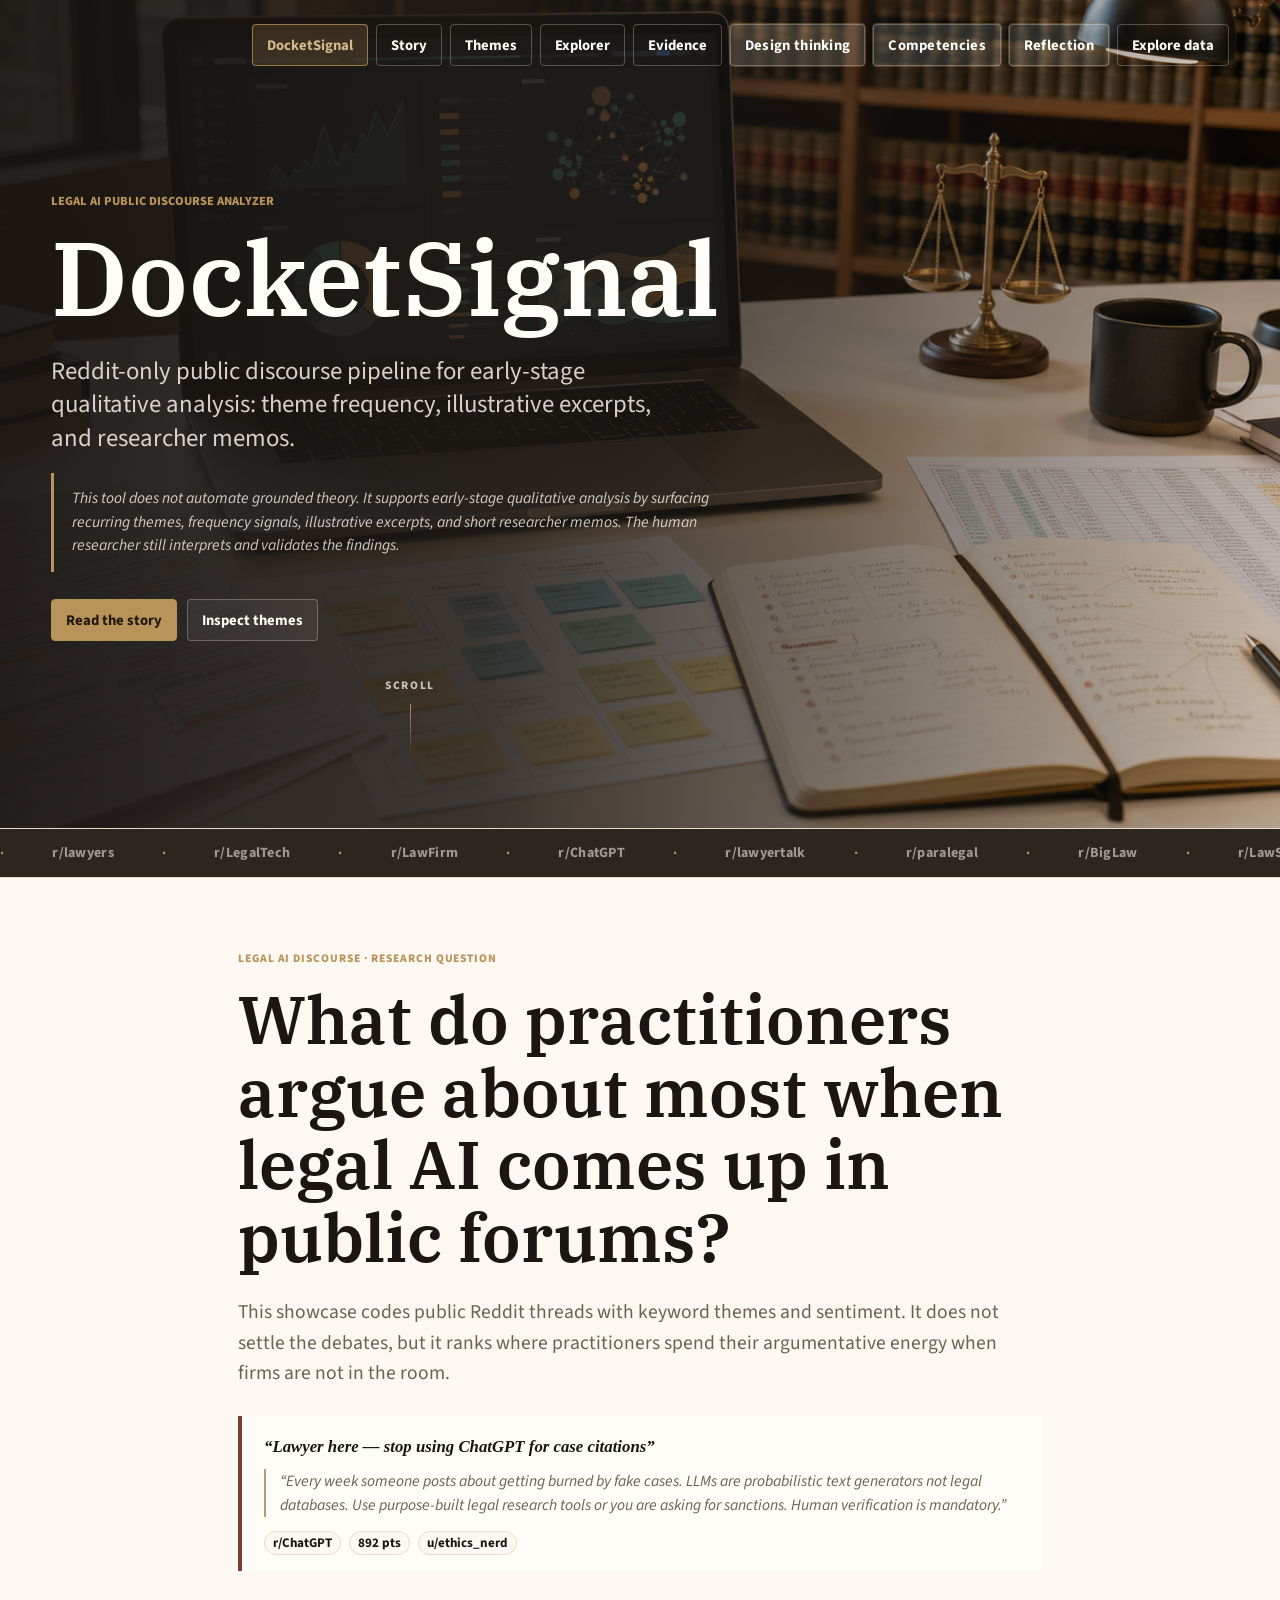
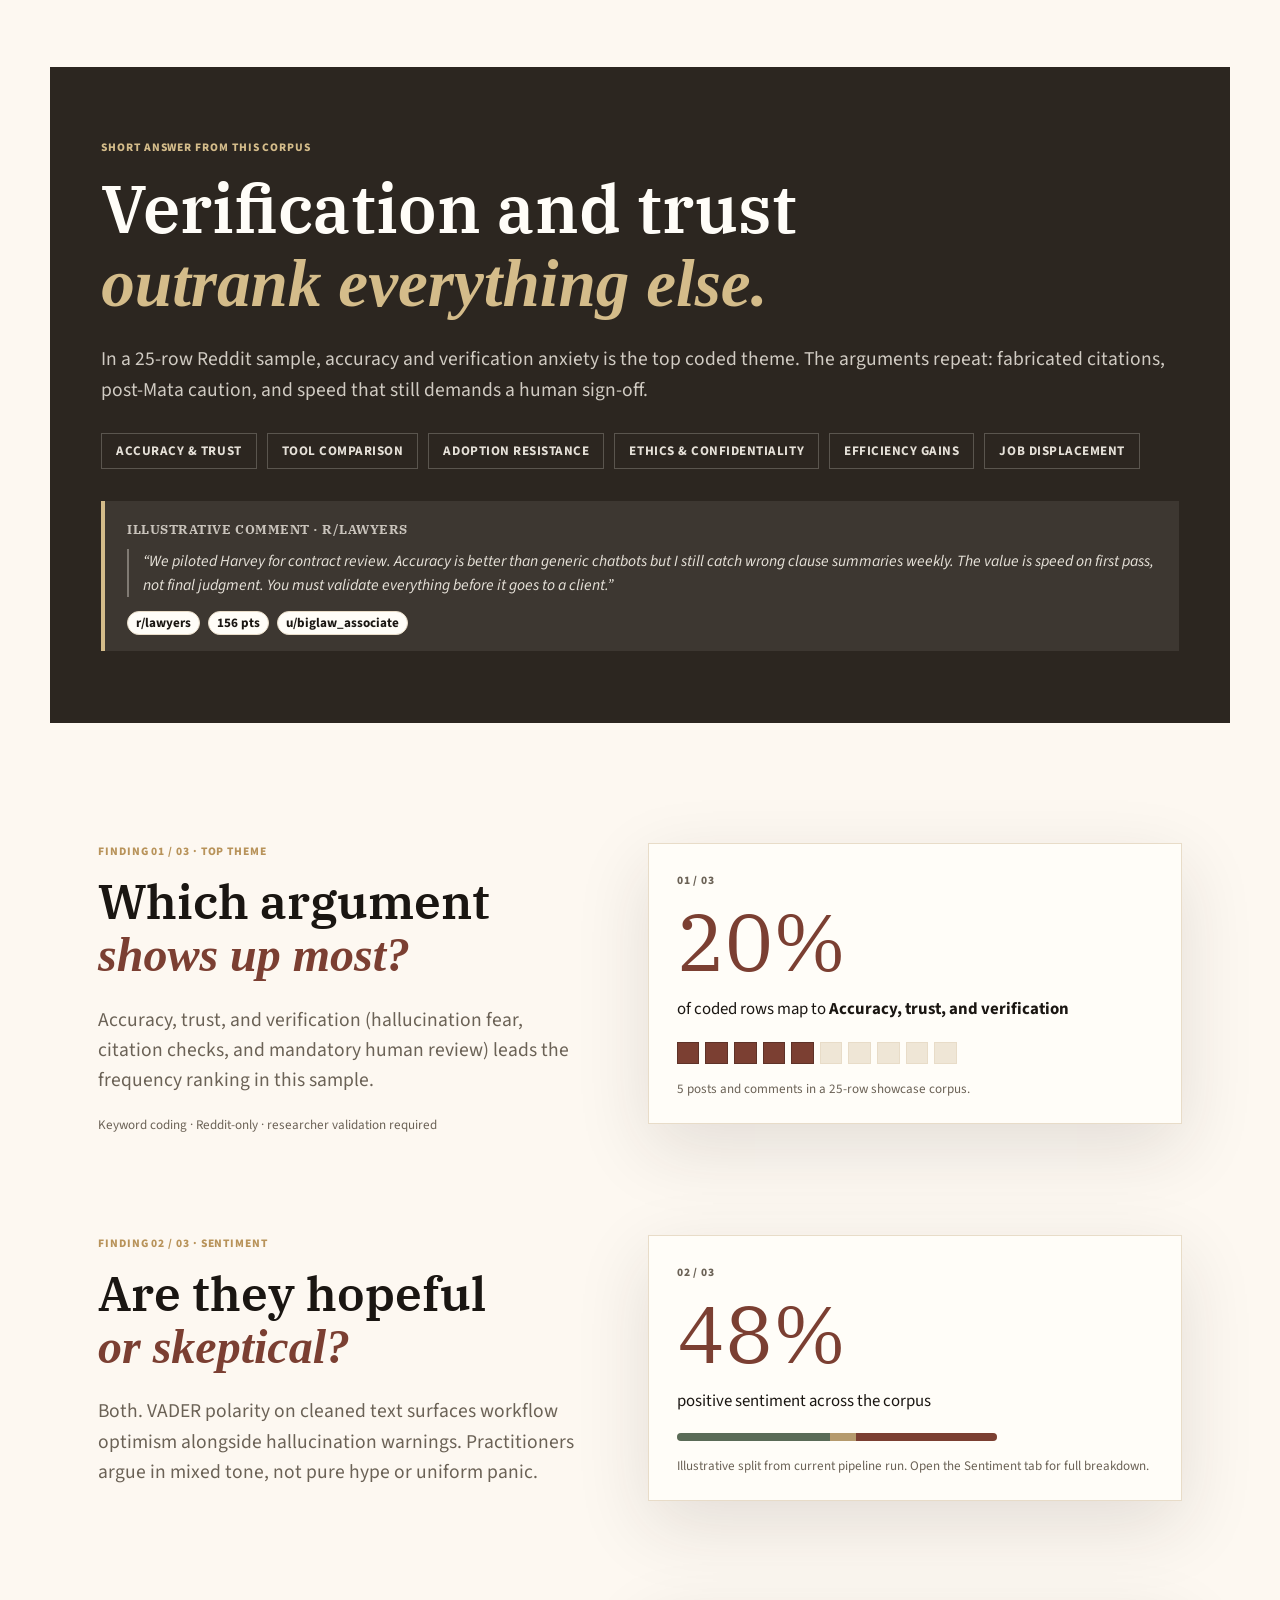
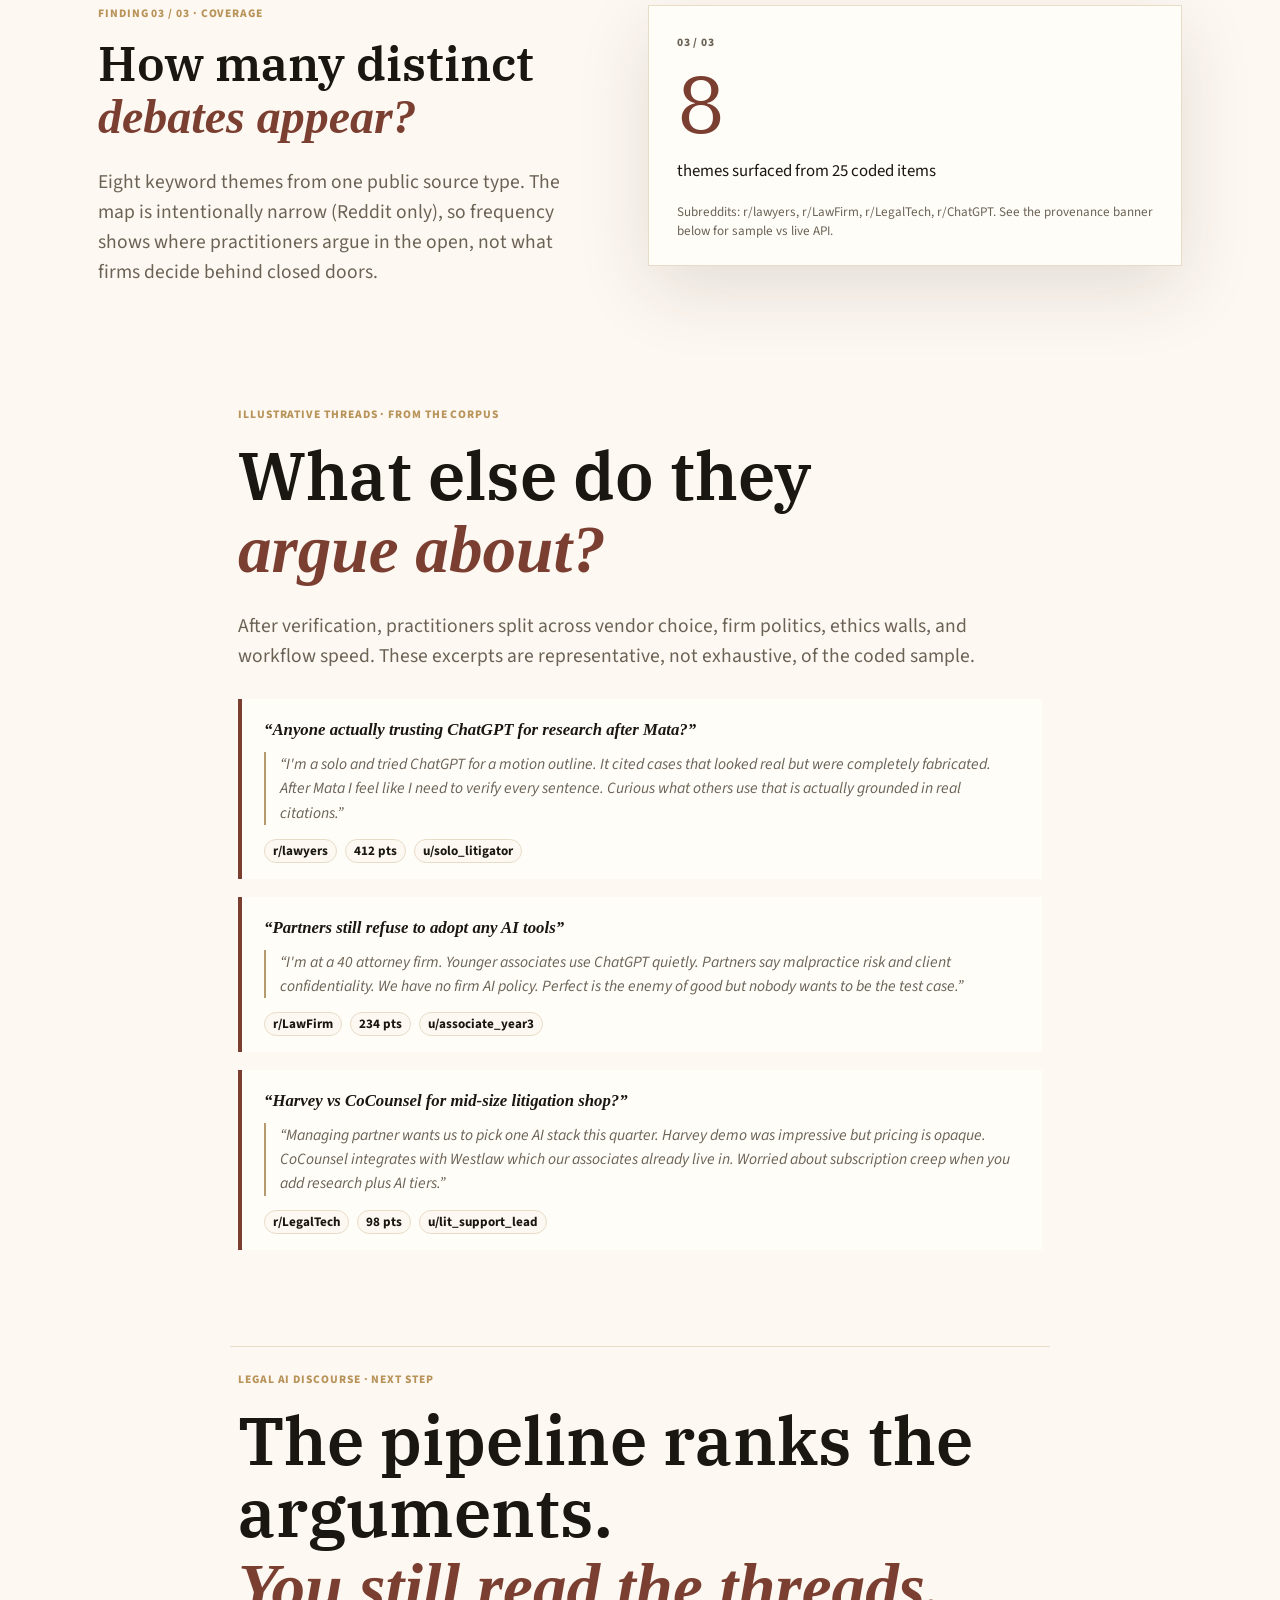
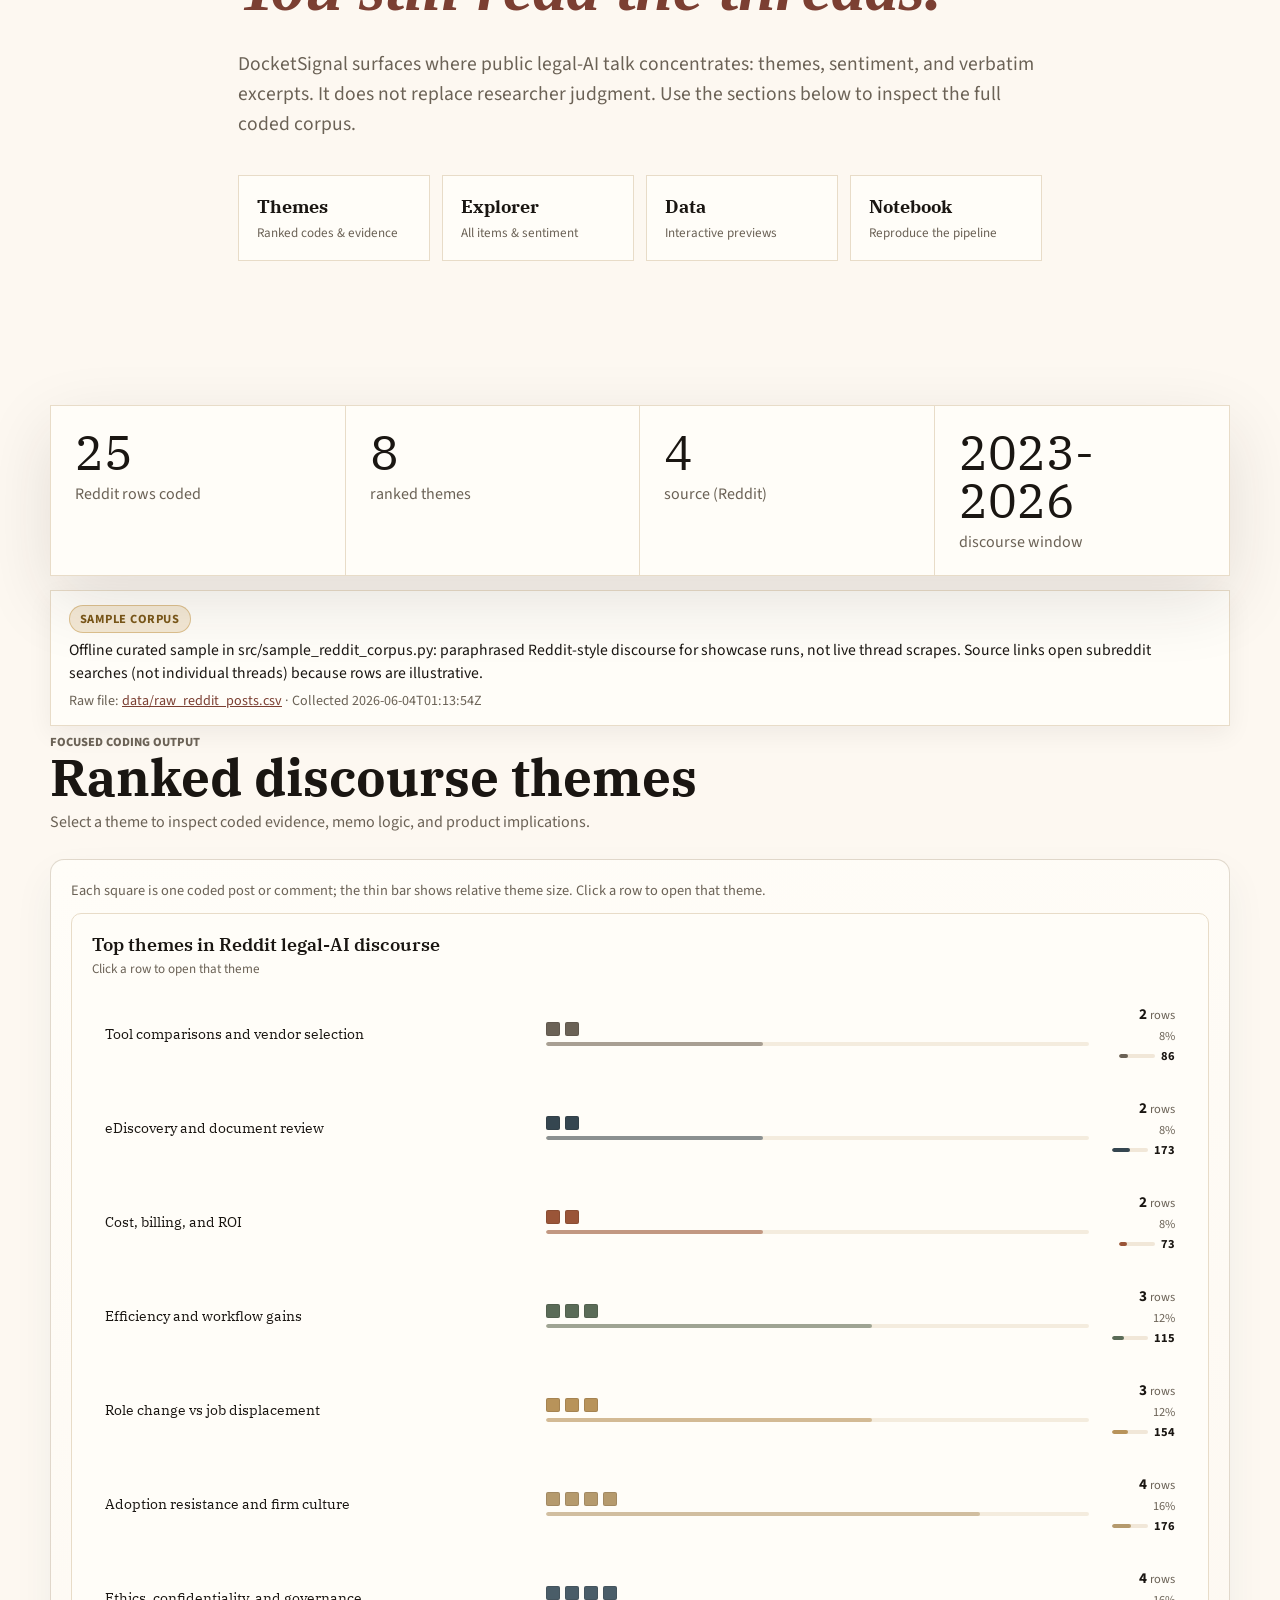
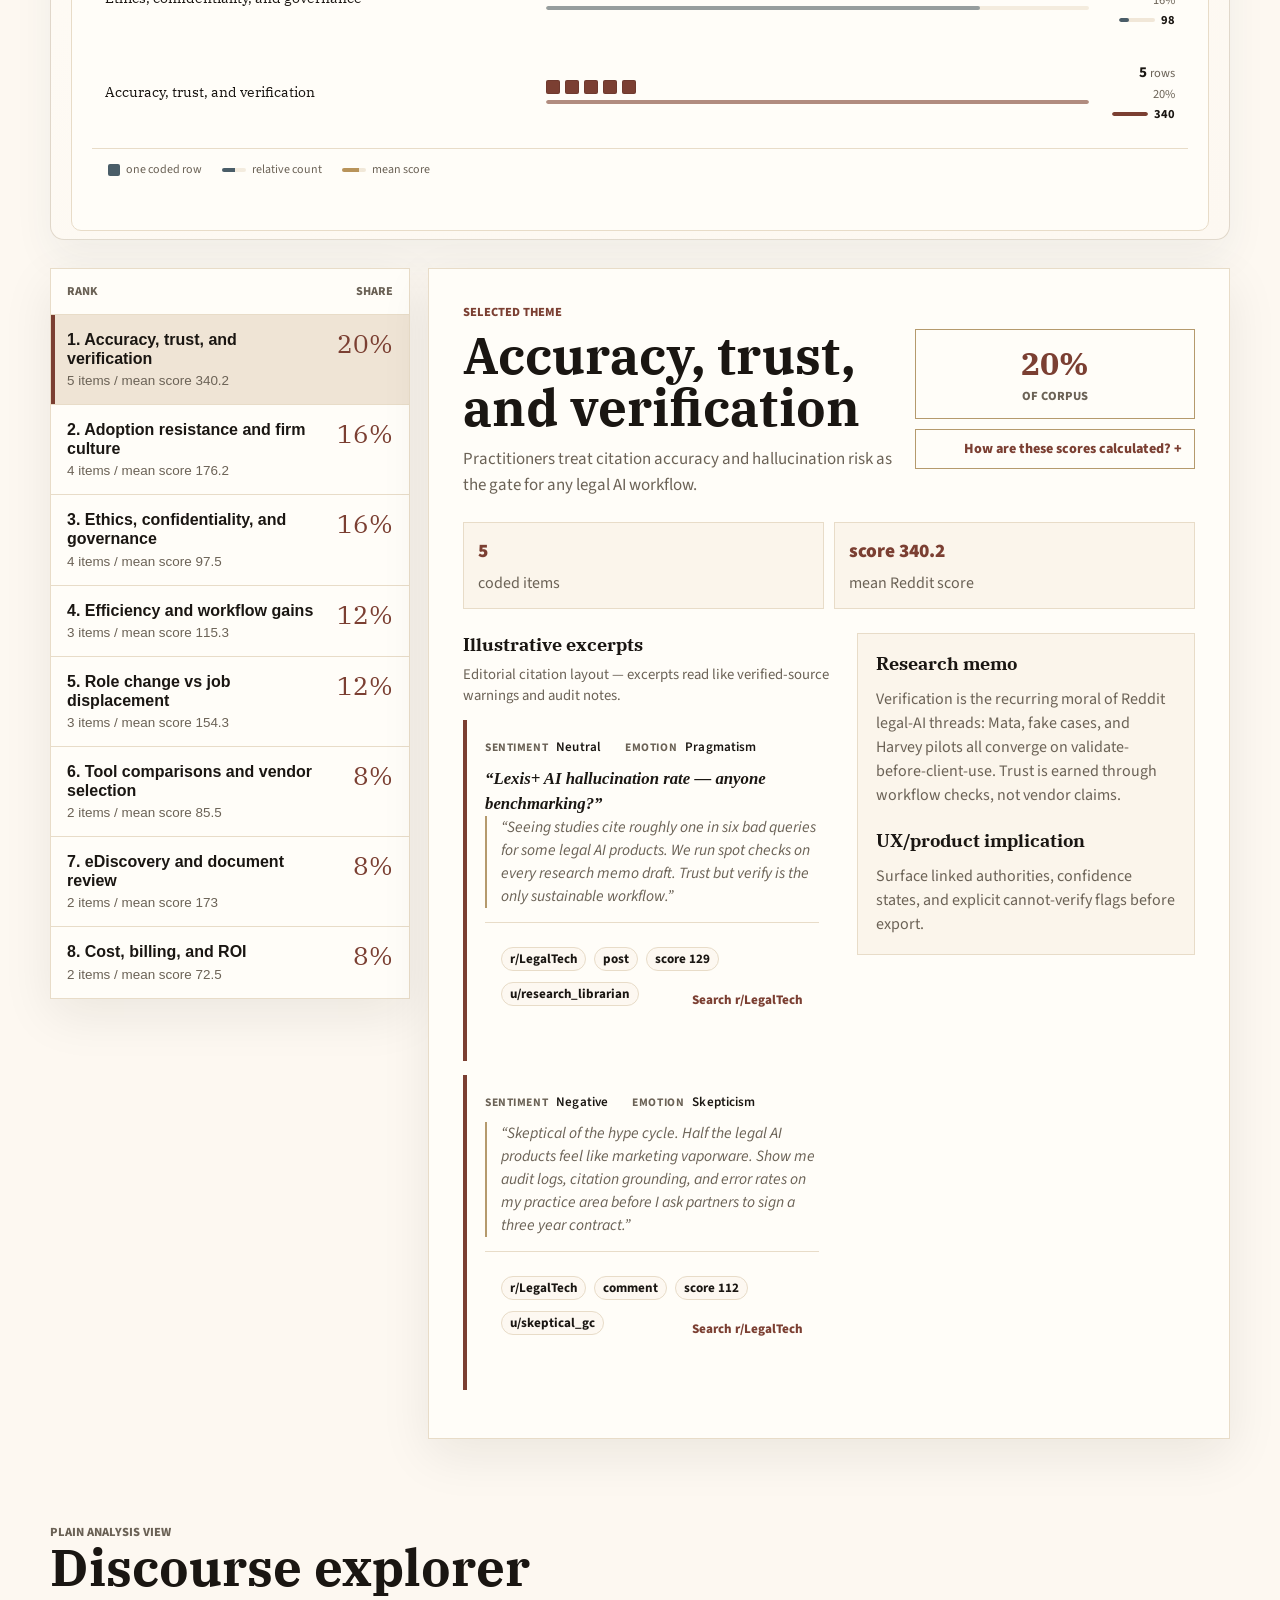
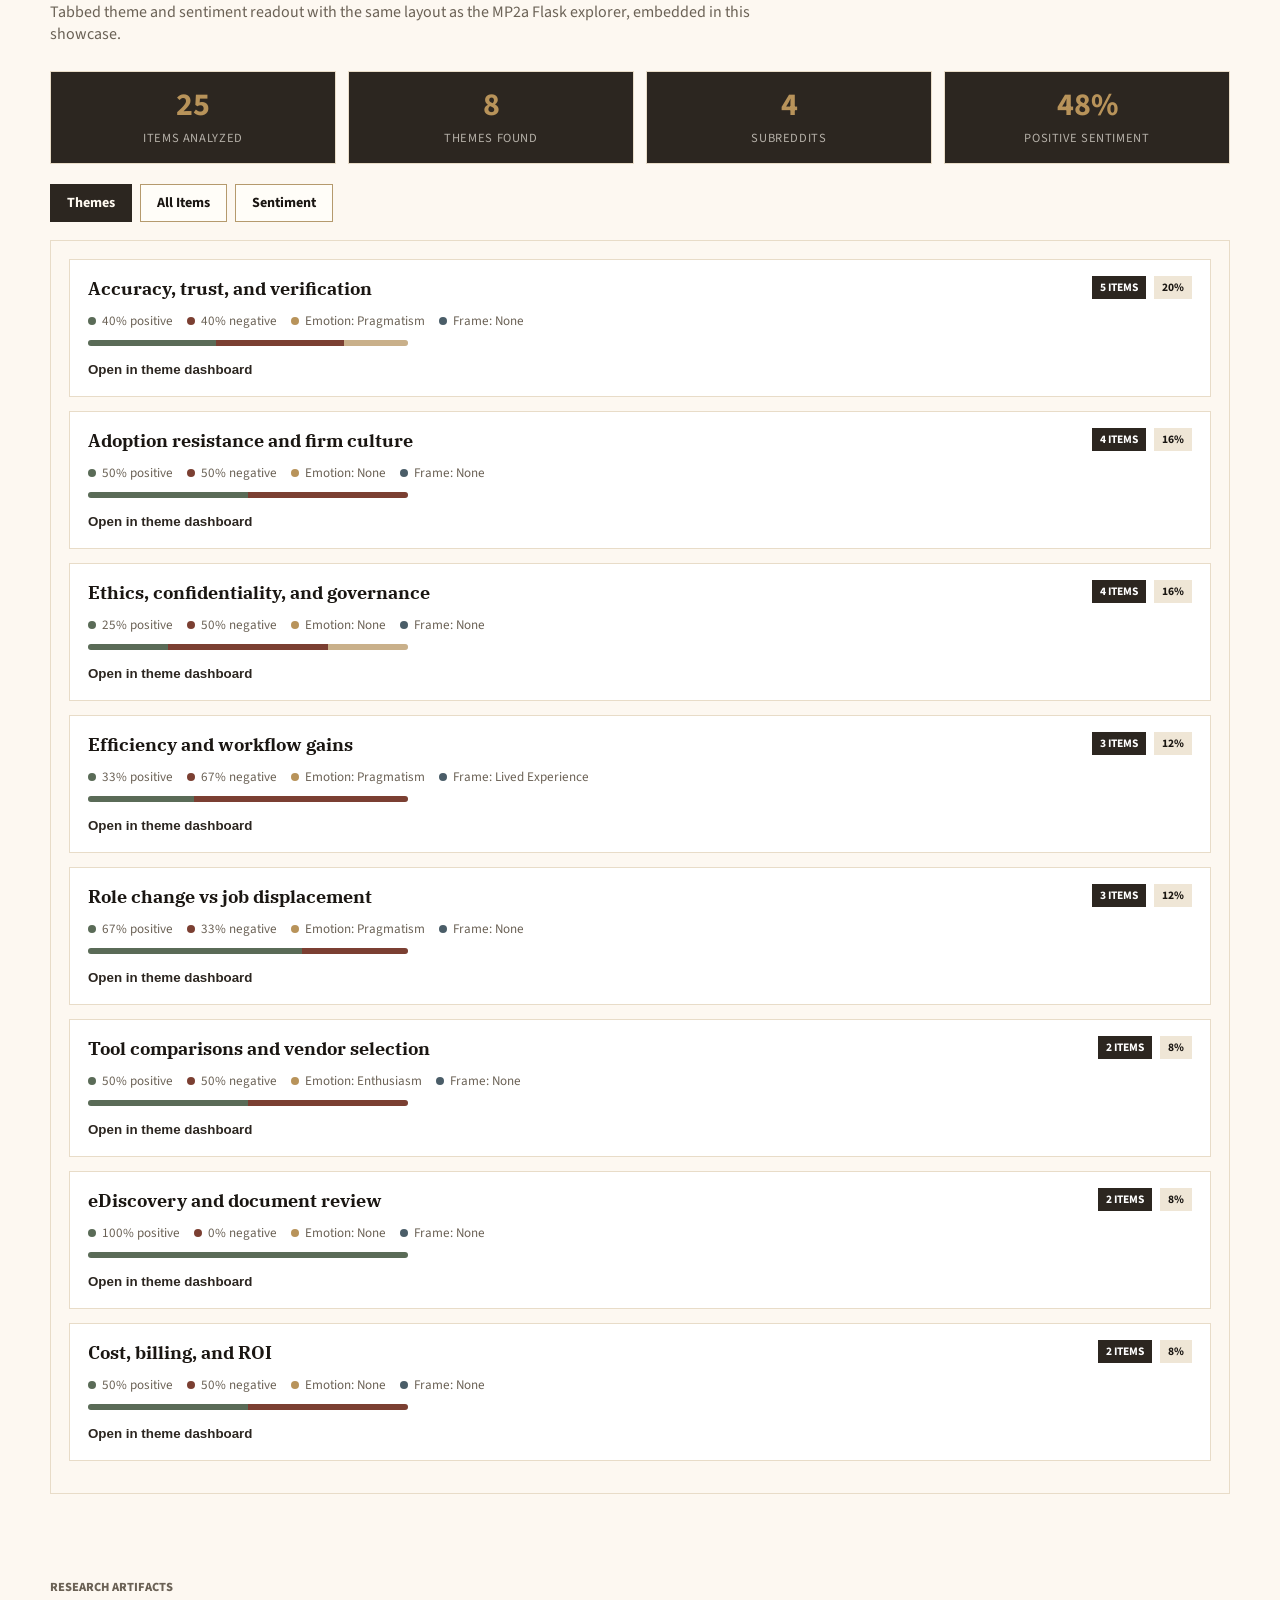
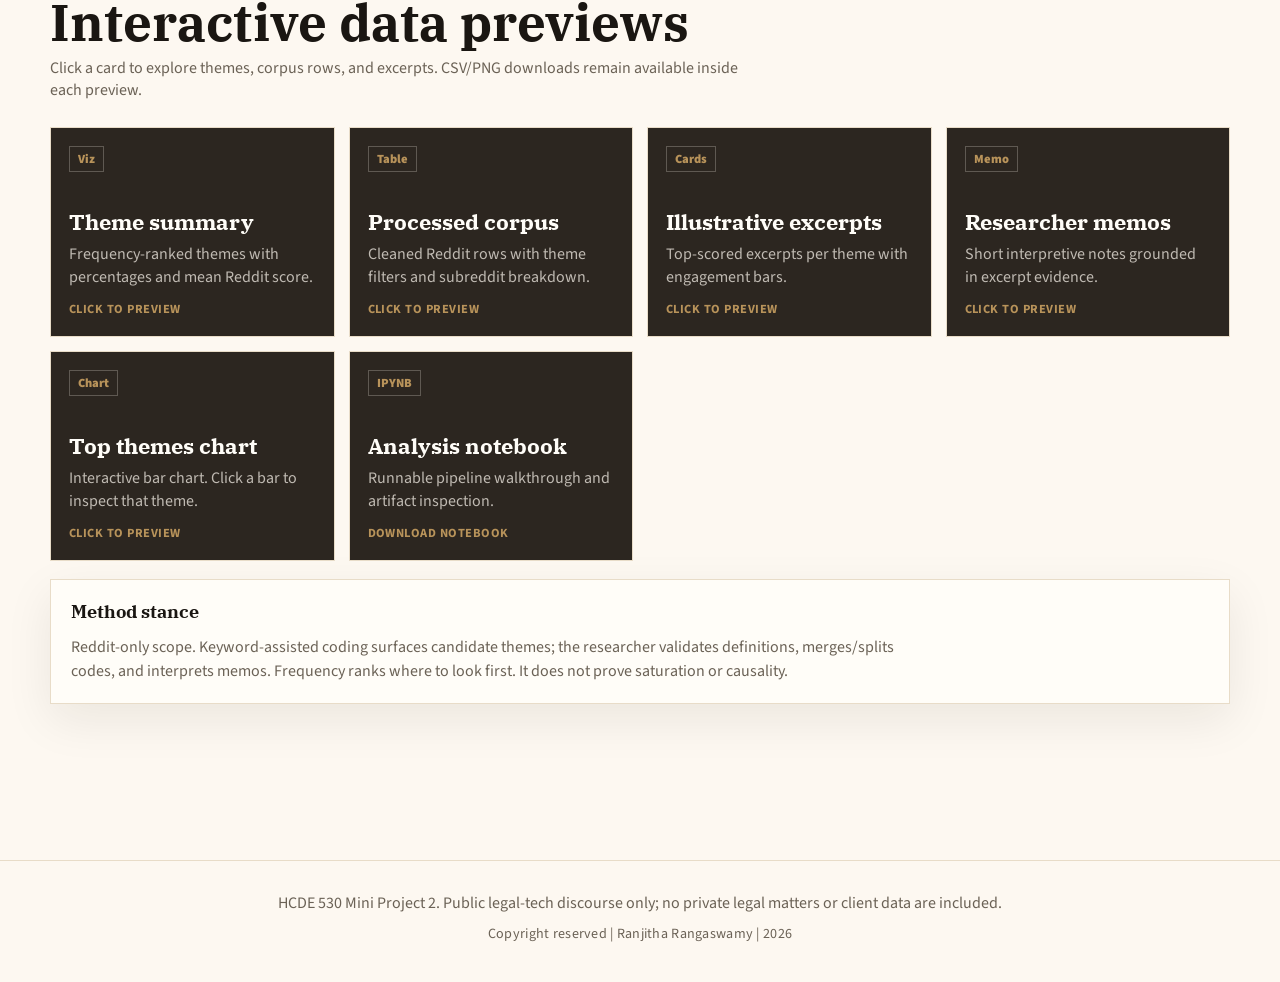
==== commit b815e00d: "miniproject2 updates" ====
--- a/MiniProject2/index.html
+++ b/MiniProject2/index.html
@@ -19,6 +19,7 @@
         <a href="#discourse-explorer">Explorer</a>
         <a href="#evidence">Evidence</a>
         <a href="design.html" class="topbar__design-card">Design thinking</a>
+        <a href="competencies.html" class="topbar__design-card">Competencies</a>
         <a href="reflection.html" class="topbar__design-card">Reflection</a>
         <a href="#explore">Explore data</a>
       </nav>
